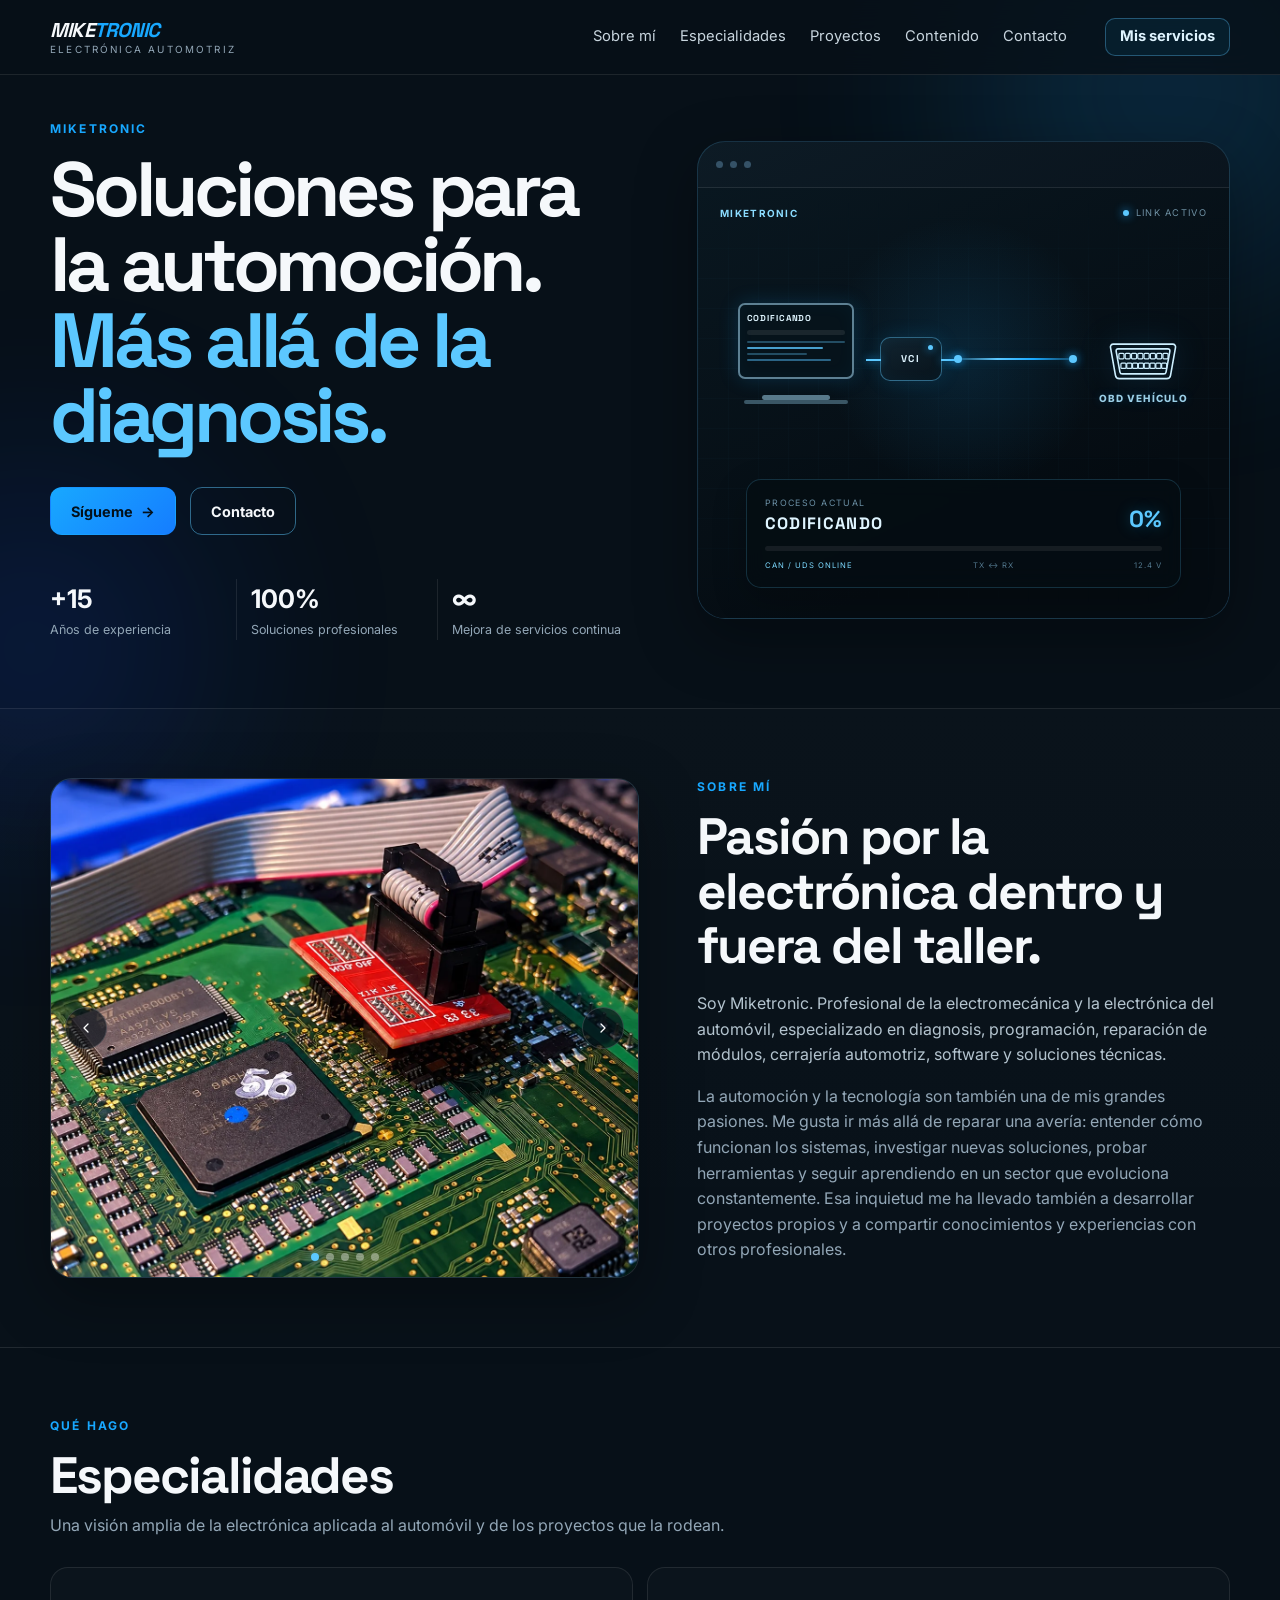
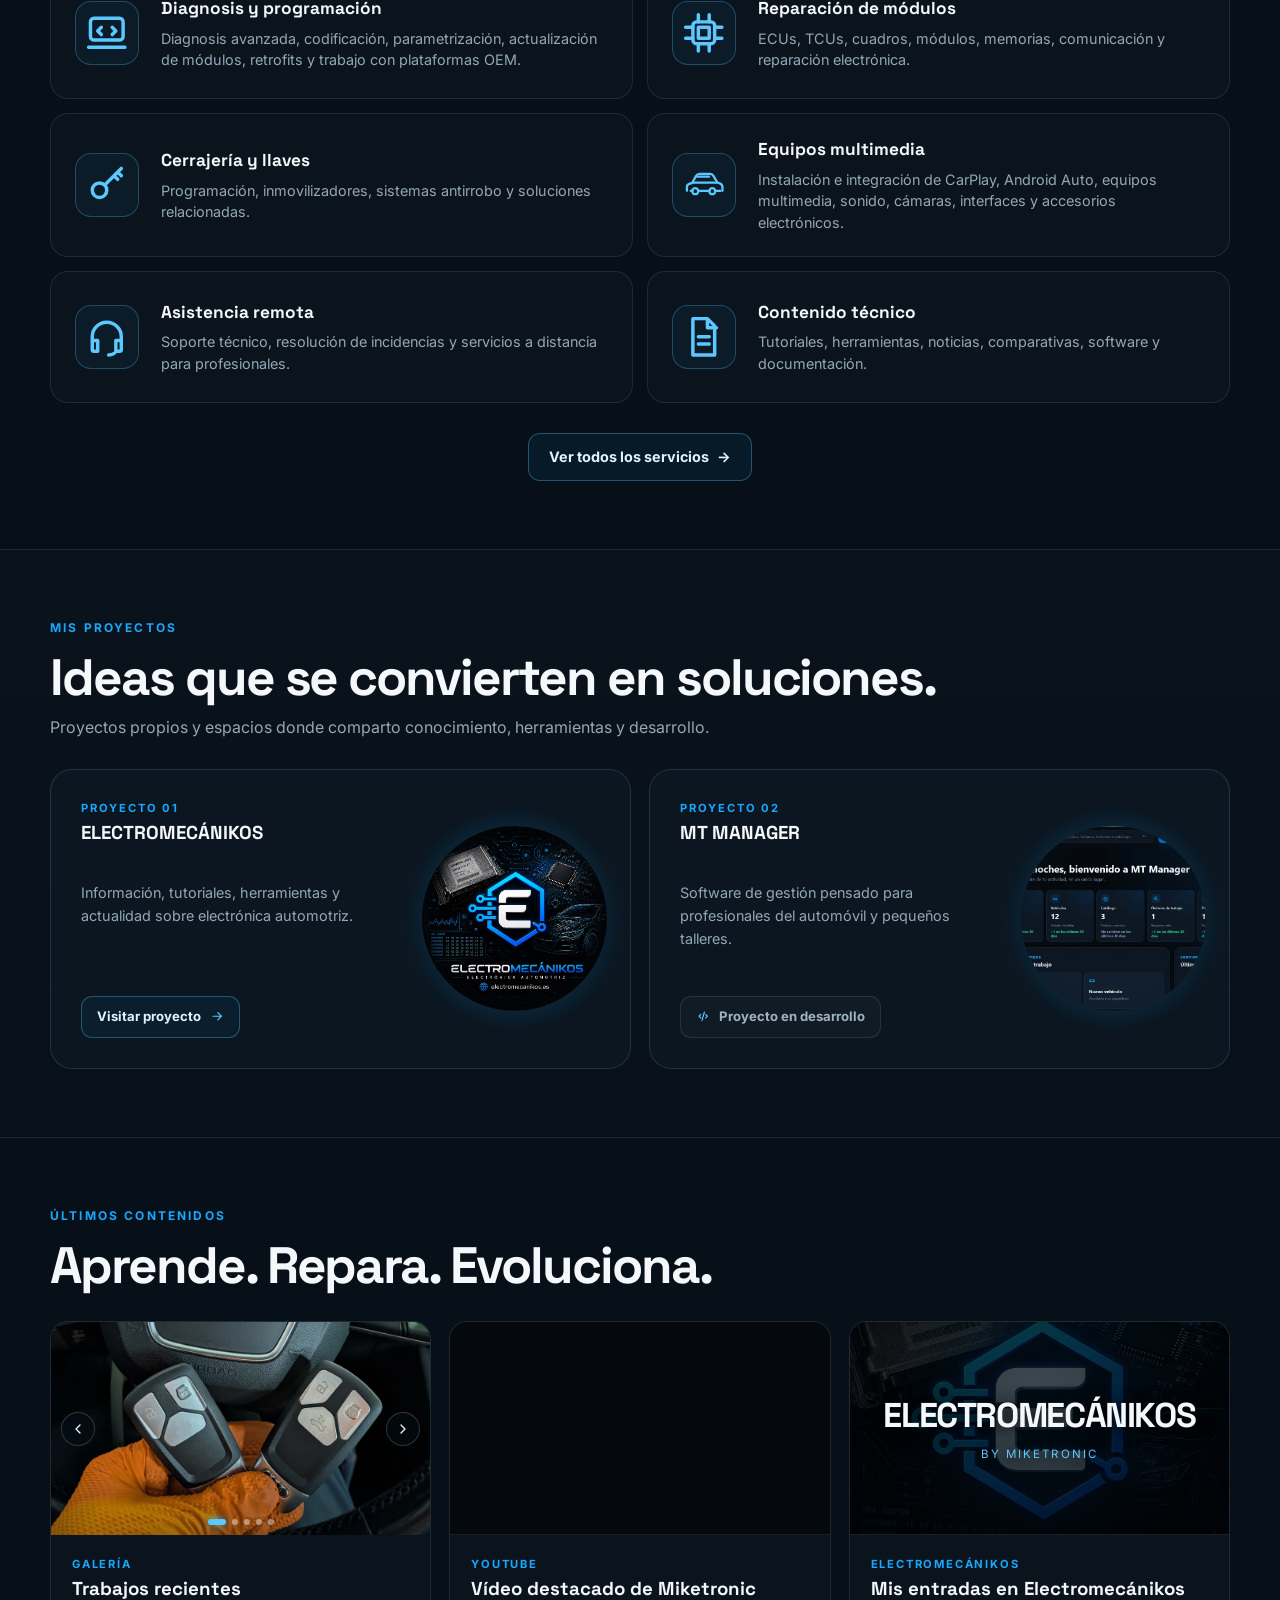
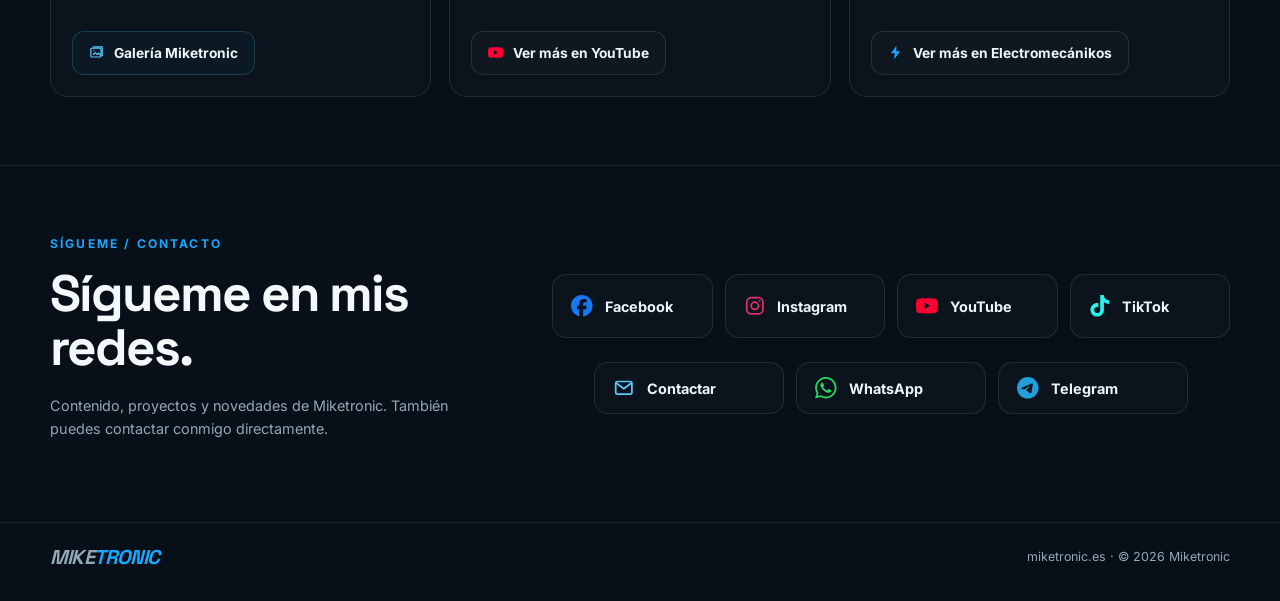
==== index.html @ 1099918d "Render hero immediately to improve LCP" ====
<!DOCTYPE html>
<html lang="es"><head>
<meta charset="UTF-8"><meta name="viewport" content="width=device-width,initial-scale=1.0"><title>Miketronic - Soluciones para electrónica automotriz</title>
<meta name="description" content="Miketronic: soluciones de electrónica automotriz, diagnosis, programación, reparación de módulos, cerrajería y tecnología aplicada al automóvil."><meta name="robots" content="index, follow, max-image-preview:large"><meta name="theme-color" content="#07111a">
<link rel="icon" href="/assets/favicon/favicon.ico" sizes="any"><link rel="icon" type="image/png" sizes="32x32" href="/assets/favicon/favicon-32x32.png"><link rel="icon" type="image/png" sizes="16x16" href="/assets/favicon/favicon-16x16.png"><link rel="apple-touch-icon" sizes="180x180" href="/assets/favicon/apple-touch-icon.png"><link rel="manifest" href="/site.webmanifest"><meta name="apple-mobile-web-app-title" content="Miketronic"><meta name="application-name" content="Miketronic"><link rel="canonical" href="https://miketronic.es/">
<meta property="og:title" content="Miketronic - Soluciones para electrónica automotriz"><meta property="og:description" content="Soluciones de electrónica automotriz, diagnosis, programación, reparación de módulos, cerrajería y proyectos técnicos para profesionales del automóvil."><meta property="og:type" content="website"><meta property="og:url" content="https://miketronic.es/"><meta property="og:site_name" content="Miketronic"><meta property="og:locale" content="es_ES"><meta property="og:image" content="https://miketronic.es/assets/about/miketronic-social.jpg"><meta property="og:image:type" content="image/jpeg"><meta property="og:image:width" content="1200"><meta property="og:image:height" content="630"><meta property="og:image:alt" content="Miketronic - Soluciones para electrónica automotriz"><meta name="twitter:card" content="summary_large_image"><meta name="twitter:title" content="Miketronic - Soluciones para electrónica automotriz"><meta name="twitter:description" content="Soluciones de electrónica automotriz, diagnosis, programación, reparación de módulos, cerrajería y proyectos técnicos para profesionales del automóvil."><meta name="twitter:image" content="https://miketronic.es/assets/about/miketronic-social.jpg"><meta name="twitter:image:alt" content="Miketronic - Soluciones para electrónica automotriz">
<script type="application/ld+json">{"@context":"https://schema.org","@graph":[{"@type":"WebSite","@id":"https://miketronic.es/#website","url":"https://miketronic.es/","name":"Miketronic","description":"Soluciones para electrónica automotriz: diagnosis, programación, reparación de módulos, cerrajería y tecnología aplicada al automóvil.","inLanguage":"es"},{"@type":"Person","@id":"https://miketronic.es/#miketronic","name":"Miketronic","url":"https://miketronic.es/","image":"https://miketronic.es/assets/about/miketronic-social.jpg","description":"Profesional de la electromecánica y la electrónica del automóvil especializado en diagnosis, programación, reparación de módulos, cerrajería automotriz, software y soluciones técnicas.","knowsAbout":["Electrónica automotriz","Diagnosis de vehículos","Programación y codificación de módulos","Reparación de ECUs y TCUs","Cerrajería automotriz","Asistencia técnica remota"],"sameAs":["https://www.instagram.com/miketronic.es/","https://www.youtube.com/@miketronic_","https://www.tiktok.com/@miketronic.es","https://www.facebook.com/miketronic.es/","https://www.electromecanikos.es/"]}]}</script>
<link rel="preconnect" href="https://fonts.googleapis.com"><link rel="preconnect" href="https://fonts.gstatic.com" crossorigin><link rel="preload" as="style" href="https://fonts.googleapis.com/css2?family=Inter:wght@400;500;600;700;800&family=Space+Grotesk:wght@500;600;700&display=optional" onload="this.onload=null;this.rel='stylesheet'"><noscript><link rel="stylesheet" href="https://fonts.googleapis.com/css2?family=Inter:wght@400;500;600;700;800&family=Space+Grotesk:wght@500;600;700&display=optional"></noscript><link rel="stylesheet" href="styles.css">
<style>.site-icon{display:inline-block;width:1.2em;height:1.2em;flex:0 0 auto;vertical-align:-.18em;color:inherit}.icon .site-icon{width:1.65em;height:1.65em}.social-card .site-icon{width:1.35em;height:1.35em;color:var(--social)}.project-action .site-icon,.project-status .site-icon,.gallery-more .site-icon,.electromecanikos-more .site-icon,.youtube-more .site-icon{width:1.1em;height:1.1em;color:var(--social,#5cc8ff)}.vehicle .site-icon{width:4.3rem;height:4.3rem;color:#cdefff;filter:drop-shadow(0 0 16px rgba(24,168,255,.28))}#sobre-mi,#especialidades,#proyectos,#contenido,#contacto{scroll-margin-top:92px}.youtube-thumb,.article-thumb{padding:0;background:#05090d;aspect-ratio:16/9;height:auto;overflow:hidden}.youtube-thumb iframe,.article-thumb img{width:100%;height:100%;border:0;display:block;object-fit:cover}.youtube-card-body{display:flex;flex-direction:column;align-items:flex-start}.youtube-more,.electromecanikos-more{min-height:44px;border:1px solid rgba(255,255,255,.10);background:rgba(255,255,255,.018);border-radius:12px;display:inline-flex;align-items:center;gap:10px;padding:0 16px;margin-top:8px;color:#eef5f9;font-size:.86rem;font-weight:700;transition:.2s}.youtube-more{--social:#ff0033}.electromecanikos-more{--social:#18a8ff}.youtube-more:hover,.electromecanikos-more:hover{transform:translateY(-3px);border-color:var(--social);box-shadow:0 10px 28px color-mix(in srgb,var(--social) 12%,transparent)}.content-card-link{display:block;color:inherit;text-decoration:none}.projects-grid{align-items:stretch}.project-card{height:100%}.project-content{height:100%;justify-content:flex-start}.project-content p{margin-bottom:22px}.project-action,.project-status{min-height:42px;border:1px solid rgba(92,200,255,.32);background:rgba(24,168,255,.06);border-radius:11px;display:inline-flex;align-items:center;justify-content:center;gap:9px;padding:0 15px;margin-top:auto;align-self:flex-start;font-size:.82rem;font-weight:700}.project-action{color:#dff4ff;text-decoration:none;transition:.2s}.project-action:hover{transform:translateY(-3px);border-color:#5cc8ff;background:rgba(24,168,255,.13);box-shadow:0 10px 28px rgba(24,168,255,.14)}.project-status{border-color:rgba(255,255,255,.10);background:rgba(255,255,255,.025);color:#9fb3c0}.project-art{position:relative;isolation:isolate}.project-art::before{content:"";position:absolute;inset:12%;border-radius:50%;background:radial-gradient(circle,rgba(24,168,255,.30),rgba(24,168,255,.05) 58%,transparent 76%);filter:blur(10px)}.project-art span{position:relative;z-index:1;box-shadow:none!important}.network-grid{display:grid;grid-template-columns:repeat(4,minmax(0,1fr));gap:12px}.contact-methods{display:grid;grid-template-columns:repeat(3,190px);justify-content:center;gap:12px}.contact-methods .social-card{width:190px;min-height:52px}.email-contact{--social:var(--accent-2)}.tech-visual{position:relative;min-height:430px;overflow:hidden;background:#07111a}.nav-services{margin-left:14px!important;padding:9px 14px!important;border:1px solid rgba(92,200,255,.34);border-radius:10px;background:rgba(24,168,255,.07);color:#dff4ff!important;font-weight:700;transition:.2s!important}.nav-services:hover{border-color:#5cc8ff;background:rgba(24,168,255,.14)!important;box-shadow:0 8px 24px rgba(24,168,255,.12);transform:translateY(-1px)}@media(max-width:900px){.network-grid{grid-template-columns:repeat(2,minmax(0,1fr))}}@media(max-width:620px){#sobre-mi,#especialidades,#proyectos,#contenido,#contacto{scroll-margin-top:84px}.network-grid{grid-template-columns:repeat(2,minmax(0,1fr))}.tech-visual{min-height:360px}.nav-services{margin:8px 0 0!important;text-align:center}.hero-copy{text-align:center!important}.hero-actions{justify-content:center!important}.hero-stats{grid-template-columns:repeat(3,minmax(0,1fr))!important;gap:6px!important;align-items:stretch!important}.hero-stats div{padding:0 5px!important;min-width:0!important;text-align:center!important}.hero-stats strong{font-size:clamp(1.15rem,5.8vw,1.55rem)!important;line-height:1.1!important;white-space:nowrap!important}.hero-stats span{font-size:clamp(.56rem,2.55vw,.72rem)!important;line-height:1.25!important;overflow-wrap:anywhere}.vehicle .site-icon{width:3rem;height:3rem}}</style></head>
<body><div class="page-glow glow-a"></div><div class="page-glow glow-b"></div>
<header class="site-header" id="inicio"><div class="container nav-wrap"><a class="brand" href="/" aria-label="Recargar inicio de Miketronic"><span class="brand-main">MIKE<span>TRONIC</span></span><span class="brand-sub">electrónica automotriz</span></a><button class="menu-toggle" aria-label="Abrir menú" aria-expanded="false">☰</button><nav class="nav-links"><a href="#sobre-mi">Sobre mí</a><a href="#especialidades">Especialidades</a><a href="#proyectos">Proyectos</a><a href="#contenido">Contenido</a><a href="#contacto">Contacto</a><a class="nav-services" href="servicios.html">Mis servicios</a></nav></div></header><main>
<section class="hero section-pad"><div class="container hero-grid"><div class="hero-copy"><div class="eyebrow">MIKETRONIC</div><h1>Soluciones para la automoción.<br><span>Más allá de la diagnosis.</span></h1><div class="hero-actions"><a class="btn btn-primary" href="#contacto">Sígueme <span>→</span></a><a class="btn btn-ghost" href="#contacto">Contacto</a></div><div class="hero-stats"><div><strong>+15</strong><span>Años de experiencia</span></div><div><strong>100%</strong><span>Soluciones profesionales</span></div><div><strong>∞</strong><span>Mejora de servicios continua</span></div></div></div><div class="hero-visual"><div class="visual-card"><div class="visual-topline"><span></span><span></span><span></span></div><div class="tech-visual"></div></div></div></div></section>
<section class="section-pad section-dark"><div class="container split-grid" id="sobre-mi"><div class="about-carousel reveal" aria-label="Galería sobre Miketronic"><div class="carousel-track"><div class="carousel-slide active"><img src="assets/about/foto-1.webp" alt="Electrónica automotriz y reparación de módulos - Miketronic" width="1254" height="1254" loading="lazy" decoding="async"></div><div class="carousel-slide"><img src="assets/about/foto-2.webp" alt="Programación y diagnosis de módulos de automóvil - Miketronic" width="1254" height="1254" loading="lazy" decoding="async" fetchpriority="low"></div><div class="carousel-slide"><img src="assets/about/foto-3.webp" alt="Programación electrónica de centralitas - Miketronic" width="1254" height="1254" loading="lazy" decoding="async" fetchpriority="low"></div><div class="carousel-slide"><img src="assets/about/foto-4.webp" alt="Cerrajería automotriz y programación de llaves - Miketronic" width="1254" height="1254" loading="lazy" decoding="async" fetchpriority="low"></div><div class="carousel-slide"><img src="assets/about/foto-5.webp" alt="Reparación electrónica de sistemas del automóvil - Miketronic" width="1254" height="1254" loading="lazy" decoding="async" fetchpriority="low"></div><div class="carousel-empty"><i class="fa-regular fa-images"></i><strong>Añade tus fotos</strong><span>assets/about/foto-1.webp · foto-2.webp · ...</span></div></div><button class="carousel-arrow carousel-prev" type="button" aria-label="Foto anterior"><i class="fa-solid fa-chevron-left"></i></button><button class="carousel-arrow carousel-next" type="button" aria-label="Foto siguiente"><i class="fa-solid fa-chevron-right"></i></button><div class="carousel-dots"></div></div><div class="about-copy reveal delay-1"><div class="eyebrow">SOBRE MÍ</div><h2>Pasión por la electrónica dentro y fuera del taller.</h2><p>Soy Miketronic. Profesional de la electromecánica y la electrónica del automóvil, especializado en diagnosis, programación, reparación de módulos, cerrajería automotriz, software y soluciones técnicas.</p><p class="muted">La automoción y la tecnología son también una de mis grandes pasiones. Me gusta ir más allá de reparar una avería: entender cómo funcionan los sistemas, investigar nuevas soluciones, probar herramientas y seguir aprendiendo en un sector que evoluciona constantemente. Esa inquietud me ha llevado también a desarrollar proyectos propios y a compartir conocimientos y experiencias con otros profesionales.</p></div></div></section>
<section class="section-pad"><div class="container" id="especialidades"><div class="section-heading reveal"><div><div class="eyebrow">QUÉ HAGO</div><h2>Especialidades</h2><p>Una visión amplia de la electrónica aplicada al automóvil y de los proyectos que la rodean.</p></div></div><div class="cards-grid services-grid"><article class="card service-card reveal"><div class="icon"><i class="fa-solid fa-laptop-code"></i></div><div class="service-copy"><h3>Diagnosis y programación</h3><p>Diagnosis avanzada, codificación, parametrización, actualización de módulos, retrofits y trabajo con plataformas OEM.</p></div></article><article class="card service-card reveal delay-1"><div class="icon"><i class="fa-solid fa-microchip"></i></div><div class="service-copy"><h3>Reparación de módulos</h3><p>ECUs, TCUs, cuadros, módulos, memorias, comunicación y reparación electrónica.</p></div></article><article class="card service-card reveal delay-2"><div class="icon"><i class="fa-solid fa-key"></i></div><div class="service-copy"><h3>Cerrajería y llaves</h3><p>Programación, inmovilizadores, sistemas antirrobo y soluciones relacionadas.</p></div></article><article class="card service-card reveal"><div class="icon"><i class="fa-solid fa-car-side"></i></div><div class="service-copy"><h3>Equipos multimedia</h3><p>Instalación e integración de CarPlay, Android Auto, equipos multimedia, sonido, cámaras, interfaces y accesorios electrónicos.</p></div></article><article class="card service-card reveal delay-1"><div class="icon"><i class="fa-solid fa-headset"></i></div><div class="service-copy"><h3>Asistencia remota</h3><p>Soporte técnico, resolución de incidencias y servicios a distancia para profesionales.</p></div></article><article class="card service-card reveal delay-2"><div class="icon"><i class="fa-solid fa-file-lines"></i></div><div class="service-copy"><h3>Contenido técnico</h3><p>Tutoriales, herramientas, noticias, comparativas, software y documentación.</p></div></article></div></div></section>
<section class="section-pad section-dark"><div class="container" id="proyectos"><div class="section-heading reveal"><div><div class="eyebrow">MIS PROYECTOS</div><h2>Ideas que se convierten en soluciones.</h2><p>Proyectos propios y espacios donde comparto conocimiento, herramientas y desarrollo.</p></div></div><div class="projects-grid"><article class="project-card reveal"><div class="project-content"><div class="project-kicker">PROYECTO 01</div><h3>ELECTROMECÁNIKOS</h3><p>Información, tutoriales, herramientas y actualidad sobre electrónica automotriz.</p><a class="project-action" href="https://www.electromecanikos.es/" target="_blank" rel="noopener noreferrer">Visitar proyecto <i class="fa-solid fa-arrow-right"></i></a></div><div class="project-art project-art-one"><span>EM</span></div></article><article class="project-card reveal delay-1"><div class="project-content"><div class="project-kicker">PROYECTO 02</div><h3>MT MANAGER</h3><p>Software de gestión pensado para profesionales del automóvil y pequeños talleres.</p><span class="project-status"><i class="fa-solid fa-code"></i> Proyecto en desarrollo</span></div><div class="project-art project-art-two"><span>MT</span></div></article></div></div></section>
<section class="section-pad"><div class="container" id="contenido"><div class="section-heading reveal"><div><div class="eyebrow">ÚLTIMOS CONTENIDOS</div><h2>Aprende. Repara. Evoluciona.</h2></div></div><div class="content-grid"><article class="content-card reveal"><div class="content-thumb">CARGANDO...</div></article><article class="content-card reveal delay-1"><div class="content-thumb">CARGANDO...</div></article><article class="content-card reveal delay-2"><div class="content-thumb">CARGANDO...</div></article></div></div></section>
<section class="section-pad contact-section"><div class="container contact-wrap reveal" id="contacto"><div><div class="eyebrow">SÍGUEME / CONTACTO</div><h2>Sígueme en mis redes.</h2><p>Contenido, proyectos y novedades de Miketronic. También puedes contactar conmigo directamente.</p></div><div class="social-area"><div class="network-grid"><a class="social-card facebook" href="https://www.facebook.com/miketronic.es/" target="_blank" rel="noopener noreferrer"><i class="fa-brands fa-facebook-f"></i><strong>Facebook</strong></a><a class="social-card instagram" href="https://www.instagram.com/miketronic.es/" target="_blank" rel="noopener noreferrer"><i class="fa-brands fa-instagram"></i><strong>Instagram</strong></a><a class="social-card youtube" href="https://www.youtube.com/@miketronic_" target="_blank" rel="noopener noreferrer"><i class="fa-brands fa-youtube"></i><strong>YouTube</strong></a><a class="social-card tiktok" href="https://www.tiktok.com/@miketronic.es" target="_blank" rel="noopener noreferrer"><i class="fa-brands fa-tiktok"></i><strong>TikTok</strong></a></div><div class="contact-methods"><a class="social-card email-contact" href="mailto:miketronic.es@gmail.com"><i class="fa-solid fa-envelope"></i><strong>Contactar</strong></a><a class="social-card whatsapp" href="AQUI_ENLACE_WHATSAPP"><i class="fa-brands fa-whatsapp"></i><strong>WhatsApp</strong></a><a class="social-card telegram" href="AQUI_ENLACE_TELEGRAM"><i class="fa-brands fa-telegram"></i><strong>Telegram</strong></a></div></div></div></section></main>
<footer class="site-footer"><div class="container footer-wrap"><div class="brand footer-brand"><span class="brand-main">MIKE<span>TRONIC</span></span></div><div>miketronic.es · © <span id="year"></span> Miketronic</div></div></footer><button class="back-to-top" type="button" aria-label="Volver arriba" title="Volver arriba"><i class="fa-solid fa-chevron-up"></i></button><script src="content-config.js" defer></script><script src="script.js" defer></script><script src="icons.js" defer></script></body></html>
---- styles.css ----
:root{--bg:#071018;--bg-soft:#0b1620;--panel:#0d1923;--text:#f5f8fb;--muted:#93a7b7;--line:rgba(255,255,255,.09);--accent:#18a8ff;--accent-2:#5cc8ff;--shadow:0 20px 60px rgba(0,0,0,.34);--radius:22px}*{box-sizing:border-box}html{scroll-behavior:smooth}body{margin:0;font-family:Inter,system-ui,sans-serif;background:var(--bg);color:var(--text);line-height:1.6;overflow-x:hidden}a{color:inherit;text-decoration:none}.container{width:min(1180px,calc(100% - 40px));margin:0 auto}.section-pad{padding:68px 0;position:relative}.section-dark{background:linear-gradient(180deg,rgba(255,255,255,.015),rgba(255,255,255,.008));border-top:1px solid var(--line);border-bottom:1px solid var(--line)}.page-glow{position:fixed;pointer-events:none;filter:blur(110px);opacity:.16;border-radius:50%;z-index:-1}.glow-a{width:420px;height:420px;background:var(--accent);top:-120px;right:-100px}.glow-b{width:360px;height:360px;background:#1450ff;bottom:8%;left:-150px}.site-header{position:sticky;top:0;z-index:20;background:rgba(7,16,24,.78);backdrop-filter:blur(16px);border-bottom:1px solid var(--line)}.nav-wrap{min-height:74px;display:flex;align-items:center;justify-content:space-between;gap:24px}.brand{display:inline-flex;flex-direction:column;line-height:1}.brand-main{font-family:'Space Grotesk',sans-serif;font-size:1.25rem;font-weight:700;font-style:italic;letter-spacing:-.04em}.brand-main span,.eyebrow{color:var(--accent)}.brand-sub{margin-top:5px;font-size:.62rem;letter-spacing:.22em;text-transform:uppercase;color:var(--muted)}.nav-links{display:flex;gap:24px;font-size:.92rem;color:#c8d5de}.nav-links a:hover{color:#fff}.menu-toggle{display:none;background:none;border:1px solid var(--line);color:#fff;border-radius:10px;font-size:1.2rem;padding:6px 10px}.hero{padding-top:44px}.hero-grid,.split-grid{display:grid;grid-template-columns:1.05fr .95fr;gap:58px;align-items:center}.eyebrow{font-weight:700;font-size:.75rem;letter-spacing:.18em;text-transform:uppercase;margin-bottom:14px}h1,h2,h3{font-family:'Space Grotesk',sans-serif;margin-top:0}h1{font-size:clamp(2.7rem,6vw,5.8rem);line-height:.98;letter-spacing:-.055em;margin-bottom:24px}h1 span{color:var(--accent-2)}h2{font-size:clamp(2rem,4vw,3.25rem);line-height:1.06;letter-spacing:-.04em;margin-bottom:18px}.hero-text,.about-copy p{color:#b4c4cf}.hero-text{max-width:650px;font-size:1.1rem}.hero-actions{display:flex;gap:14px;margin:34px 0 44px;flex-wrap:wrap}.btn{display:inline-flex;align-items:center;justify-content:center;gap:8px;min-height:48px;padding:0 20px;border-radius:12px;font-weight:700;font-size:.9rem;transition:.2s;border:1px solid transparent}.btn-primary{background:linear-gradient(135deg,var(--accent),#157dff);color:#03101a}.btn-ghost{border-color:rgba(92,200,255,.48)}.btn.small{min-height:42px}.hero-stats{display:grid;grid-template-columns:repeat(3,1fr);gap:14px}.hero-stats div{padding-right:16px;border-right:1px solid var(--line)}.hero-stats div:last-child{border:0}.hero-stats strong{display:block;font-size:1.6rem}.hero-stats span{display:block;color:var(--muted);font-size:.78rem}.visual-card{background:linear-gradient(155deg,#0d1b25,#081019 65%);border:1px solid rgba(92,200,255,.18);border-radius:28px;box-shadow:var(--shadow);overflow:hidden}.visual-topline{height:46px;display:flex;align-items:center;gap:7px;padding:0 18px;border-bottom:1px solid var(--line)}.visual-topline span{width:7px;height:7px;border-radius:50%;background:#355267}.visual-stage{min-height:430px;position:relative;display:grid;place-items:center;background:radial-gradient(circle,rgba(24,168,255,.16),transparent 36%)}.chip-core{width:150px;height:150px;border-radius:24px;border:1px solid rgba(92,200,255,.55);background:#0b1822;display:grid;place-items:center;font:700 2.1rem 'Space Grotesk';color:var(--accent-2);box-shadow:0 0 70px rgba(24,168,255,.22);z-index:2}.circuit{position:absolute;border:1px solid rgba(92,200,255,.25)}.c1{width:280px;height:1px}.c2{width:1px;height:280px}.c3{width:300px;height:210px;border-radius:32px}.c4{width:360px;height:290px;border-radius:44px;opacity:.3}.data-tag{position:absolute;font-size:.68rem;letter-spacing:.12em;border:1px solid rgba(92,200,255,.28);background:#071018;padding:7px 10px;border-radius:8px;color:#bde9ff}.tag-a{top:20%;left:12%}.tag-b{right:10%;top:34%}.tag-c{left:18%;bottom:17%}.visual-caption{padding:17px 20px;font-size:.83rem;color:var(--muted);border-top:1px solid var(--line)}.about-carousel{position:relative;min-height:500px;border-radius:var(--radius);border:1px solid var(--line);overflow:hidden;background:linear-gradient(145deg,rgba(24,168,255,.13),rgba(255,255,255,.015));box-shadow:var(--shadow)}.carousel-track,.carousel-slide,.carousel-slide img{width:100%;height:100%}.carousel-track{position:absolute;inset:0}.carousel-slide{position:absolute;inset:0;opacity:0;transition:opacity .45s ease}.carousel-slide.active{opacity:1}.carousel-slide img{object-fit:cover;display:block}.carousel-empty{position:absolute;inset:0;display:flex;flex-direction:column;align-items:center;justify-content:center;gap:8px;text-align:center;color:#9dcbe5;padding:24px}.carousel-empty i{font-size:2.4rem}.carousel-empty strong{font-size:1rem}.carousel-empty span{font-size:.72rem;color:var(--muted)}.carousel-arrow{position:absolute;top:50%;transform:translateY(-50%);width:42px;height:42px;border-radius:50%;border:1px solid rgba(255,255,255,.16);background:rgba(7,16,24,.68);color:#fff;display:grid;place-items:center;cursor:pointer;z-index:3;transition:.2s}.carousel-arrow:hover{border-color:var(--accent-2);background:rgba(7,16,24,.9)}.carousel-prev{left:14px}.carousel-next{right:14px}.carousel-dots{position:absolute;left:50%;bottom:16px;transform:translateX(-50%);display:flex;gap:7px;z-index:3}.carousel-dot{width:8px;height:8px;border-radius:50%;border:0;padding:0;background:rgba(255,255,255,.38);cursor:pointer}.carousel-dot.active{background:var(--accent-2);box-shadow:0 0 10px rgba(92,200,255,.55)}.about-carousel.no-images .carousel-arrow,.about-carousel.no-images .carousel-dots{display:none}.about-carousel:not(.no-images) .carousel-empty{display:none}.muted{color:var(--muted)!important}.pill-row{display:flex;flex-wrap:wrap;gap:10px;margin-top:26px}.pill-row span{border:1px solid var(--line);padding:8px 11px;border-radius:999px;color:#c9d7e0;font-size:.78rem}.section-heading{display:block;margin-bottom:28px}.section-heading>div{width:100%}.section-heading h2{margin-bottom:10px}.section-heading p{max-width:none;width:100%;color:var(--muted);margin:0}.cards-grid{display:grid;gap:16px}.services-grid{grid-template-columns:repeat(2,1fr);gap:14px}.card,.content-card{background:rgba(255,255,255,.02);border:1px solid var(--line);border-radius:18px}.service-card{padding:22px 24px;min-height:132px;display:flex;align-items:center;gap:22px;transition:.22s}.service-card:hover{transform:translateY(-4px);border-color:rgba(92,200,255,.35);background:rgba(24,168,255,.035)}.service-card .icon{width:64px;height:64px;min-width:64px;border-radius:16px;border:1px solid rgba(92,200,255,.28);background:rgba(24,168,255,.055);display:grid;place-items:center;color:var(--accent-2);margin:0;font-size:1.65rem;transition:.22s}.service-card:hover .icon{border-color:rgba(92,200,255,.55);box-shadow:0 0 24px rgba(24,168,255,.10)}.service-copy{min-width:0}.service-copy h3{margin:0 0 5px;font-size:1.08rem}.service-card p,.project-content p,.content-card p,.contact-wrap p{color:var(--muted);font-size:.9rem}.service-card p{margin:0;line-height:1.5}.projects-grid{display:grid;grid-template-columns:1fr 1fr;gap:18px}.project-card{display:grid;grid-template-columns:1.2fr .8fr;min-height:300px;border:1px solid rgba(92,200,255,.18);border-radius:var(--radius);overflow:hidden;background:#0b1620}.project-content{padding:30px;display:flex;flex-direction:column;justify-content:center}.project-kicker,.content-tag{font-size:.7rem;color:var(--accent);letter-spacing:.16em;font-weight:700}.project-art{display:grid;place-items:center;font:700 3.4rem 'Space Grotesk';background:radial-gradient(circle,rgba(24,168,255,.3),transparent 60%)}.text-link{color:#9cddff;font-weight:700}.content-grid{display:grid;grid-template-columns:repeat(3,1fr);gap:18px}.content-card{overflow:hidden}.content-thumb{aspect-ratio:16/10;display:grid;place-items:center;background:linear-gradient(135deg,rgba(24,168,255,.14),rgba(255,255,255,.02));border-bottom:1px solid var(--line);color:#9dcbe5}.content-card>div:last-child{padding:21px}.contact-section{border-top:1px solid var(--line)}.contact-wrap{display:grid;grid-template-columns:.8fr 1.2fr;gap:50px;align-items:center}.social-area{width:100%}.social-grid{display:grid;grid-template-columns:repeat(3,minmax(0,1fr));gap:12px}.social-card{--social:#18a8ff;min-height:64px;border:1px solid rgba(255,255,255,.10);background:rgba(255,255,255,.018);border-radius:14px;display:flex;align-items:center;gap:12px;padding:0 18px;transition:transform .2s ease,border-color .2s ease,background .2s ease,box-shadow .2s ease;color:#eef5f9}.social-card i{width:24px;text-align:center;font-size:1.35rem;color:var(--social);transition:transform .2s ease,filter .2s ease}.social-card strong{font-size:.9rem;font-weight:700}.social-card:hover{transform:translateY(-3px);border-color:var(--social);background:color-mix(in srgb,var(--social) 9%,rgba(255,255,255,.02));box-shadow:0 10px 28px color-mix(in srgb,var(--social) 12%,transparent)}.social-card:hover i{transform:scale(1.1);filter:drop-shadow(0 0 8px var(--social))}.instagram{--social:#e1306c}.youtube{--social:#ff0033}.tiktok{--social:#25f4ee}.facebook{--social:#1877f2}.telegram{--social:#229ed9}.whatsapp{--social:#25d366}.direct-contact{margin-top:18px;display:flex;justify-content:center}.email-button{--social:var(--accent-2);min-height:52px;width:190px;border:1px solid rgba(255,255,255,.10);background:rgba(255,255,255,.018);border-radius:14px;display:flex;align-items:center;gap:12px;padding:0 18px;color:#eef5f9;transition:transform .2s ease,border-color .2s ease,background .2s ease,box-shadow .2s ease}.email-button i{width:24px;text-align:center;font-size:1.2rem;color:var(--social);transition:.2s}.email-button strong{font-size:.88rem}.email-button:hover{transform:translateY(-3px);border-color:var(--social);background:rgba(92,200,255,.08);box-shadow:0 10px 28px rgba(24,168,255,.12)}.email-button:hover i{transform:scale(1.1);filter:drop-shadow(0 0 8px var(--social))}.back-to-top{position:fixed;right:24px;bottom:24px;width:46px;height:46px;border-radius:14px;border:1px solid rgba(92,200,255,.28);background:rgba(7,16,24,.82);backdrop-filter:blur(12px);color:var(--accent-2);display:grid;place-items:center;font-size:1rem;cursor:pointer;z-index:30;opacity:0;visibility:hidden;transform:translateY(12px);transition:opacity .22s ease,visibility .22s ease,transform .22s ease,border-color .22s ease,background .22s ease,box-shadow .22s ease}.back-to-top.visible{opacity:1;visibility:visible;transform:none}.back-to-top:hover{border-color:var(--accent-2);background:rgba(24,168,255,.10);box-shadow:0 8px 28px rgba(24,168,255,.14);transform:translateY(-3px)}.site-footer{border-top:1px solid var(--line);padding:24px 0 34px;color:var(--muted);font-size:.78rem}.footer-wrap{display:flex;justify-content:space-between;align-items:center}.reveal{opacity:0;transform:translateY(24px);transition:opacity .65s,transform .65s}.reveal.visible{opacity:1;transform:none}.delay-1{transition-delay:.08s}.delay-2{transition-delay:.16s}@media(max-width:900px){.menu-toggle{display:block}.nav-links{display:none;position:absolute;top:74px;left:20px;right:20px;flex-direction:column;padding:18px;background:#071018;border:1px solid var(--line);border-radius:14px}.nav-links.open{display:flex}.hero{padding-top:38px}.hero-grid,.split-grid,.contact-wrap{grid-template-columns:1fr}.services-grid{grid-template-columns:1fr}.projects-grid,.content-grid{grid-template-columns:1fr}.social-grid{grid-template-columns:repeat(3,minmax(0,1fr))}.about-carousel{min-height:420px}}@media(max-width:620px){.container{width:min(100% - 28px,1180px)}.section-pad{padding:52px 0}.hero{padding-top:30px}.social-grid{grid-template-columns:repeat(2,minmax(0,1fr))}.social-card{padding:0 14px}.service-card{padding:18px;gap:16px;min-height:116px}.service-card .icon{width:56px;height:56px;min-width:56px;font-size:1.45rem;border-radius:14px}.service-copy h3{font-size:1rem}.service-card p{font-size:.82rem;line-height:1.45}.hero-stats{grid-template-columns:1fr 1fr}.project-card{grid-template-columns:1fr}.project-art{min-height:160px}.section-heading{margin-bottom:24px}.section-heading h2{margin-bottom:8px}.section-heading p{width:auto}.section-heading .btn{margin-top:18px}.footer-wrap{flex-direction:column;align-items:flex-start}.visual-stage{min-height:330px}.email-button{width:170px;min-height:50px;padding:0 14px}.about-carousel{min-height:330px}.carousel-arrow{width:38px;height:38px}.carousel-prev{left:10px}.carousel-next{right:10px}.back-to-top{right:14px;bottom:14px;width:44px;height:44px;border-radius:13px}}
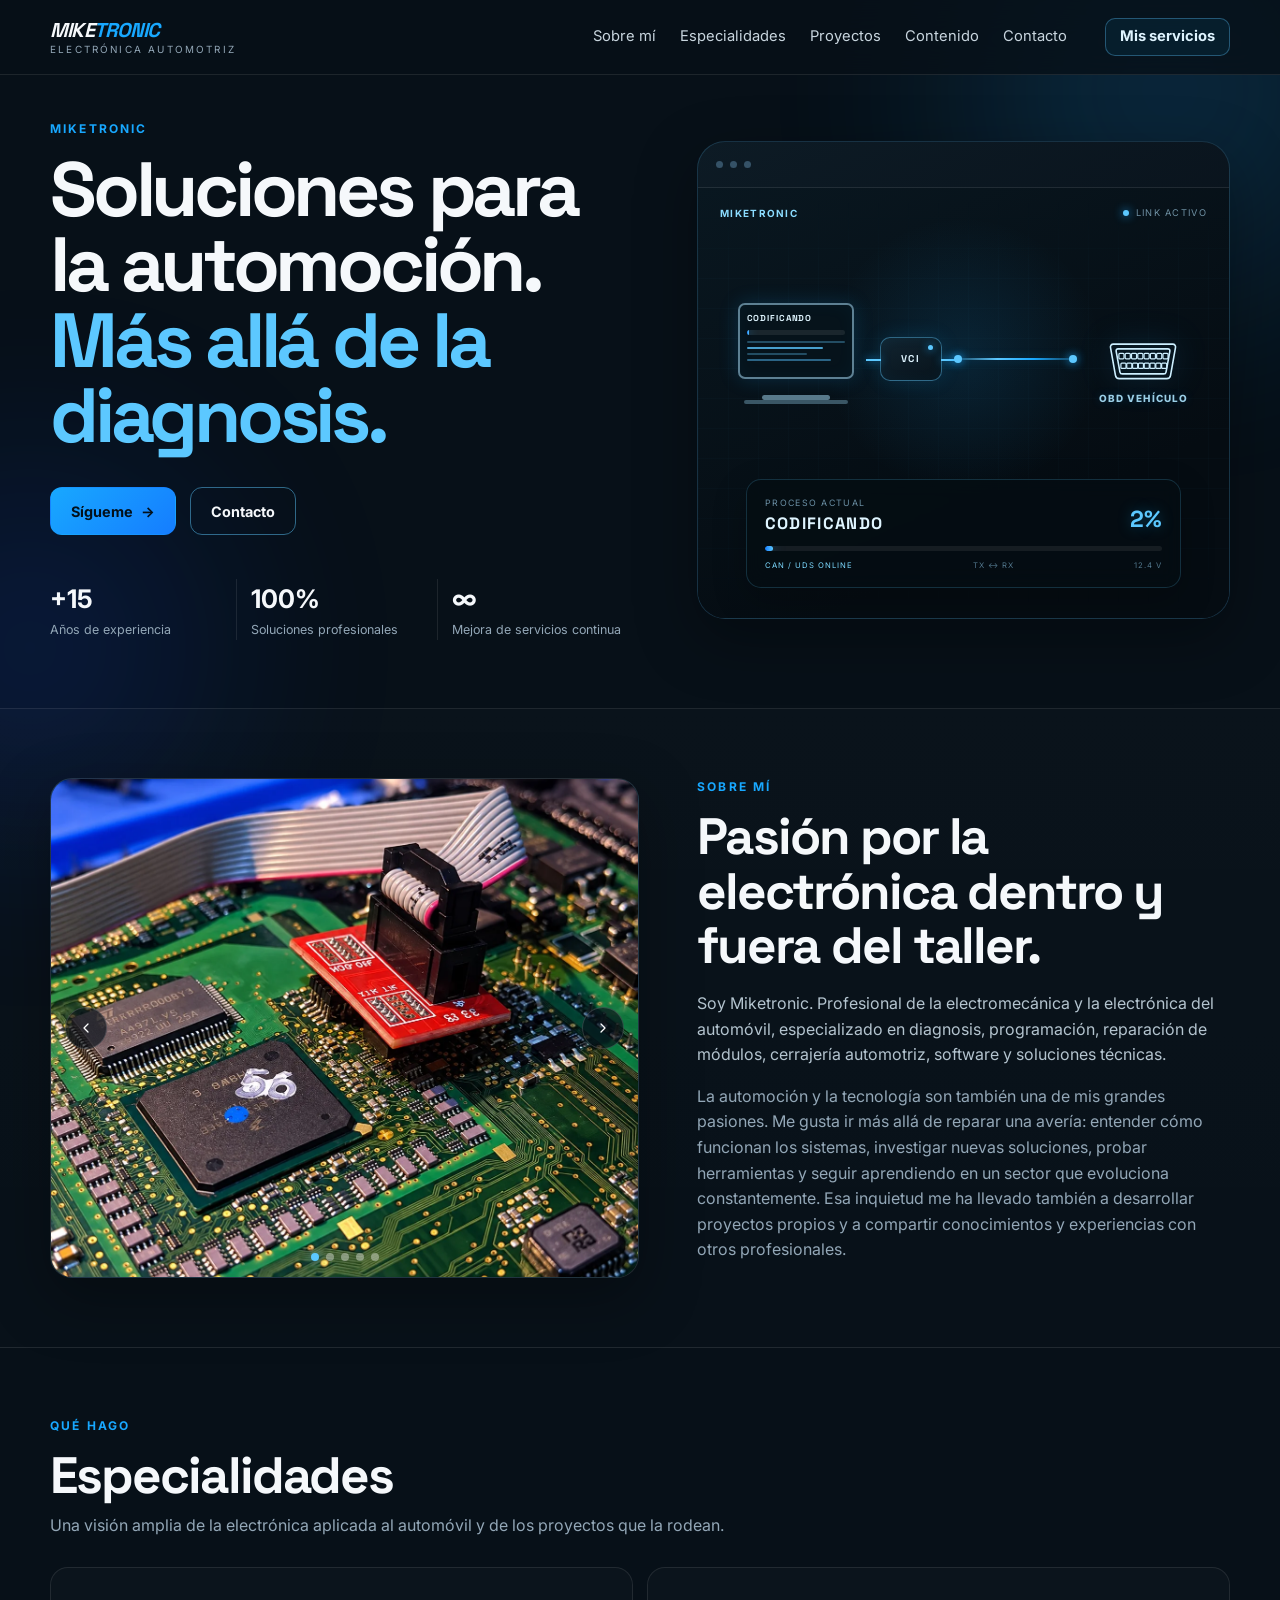
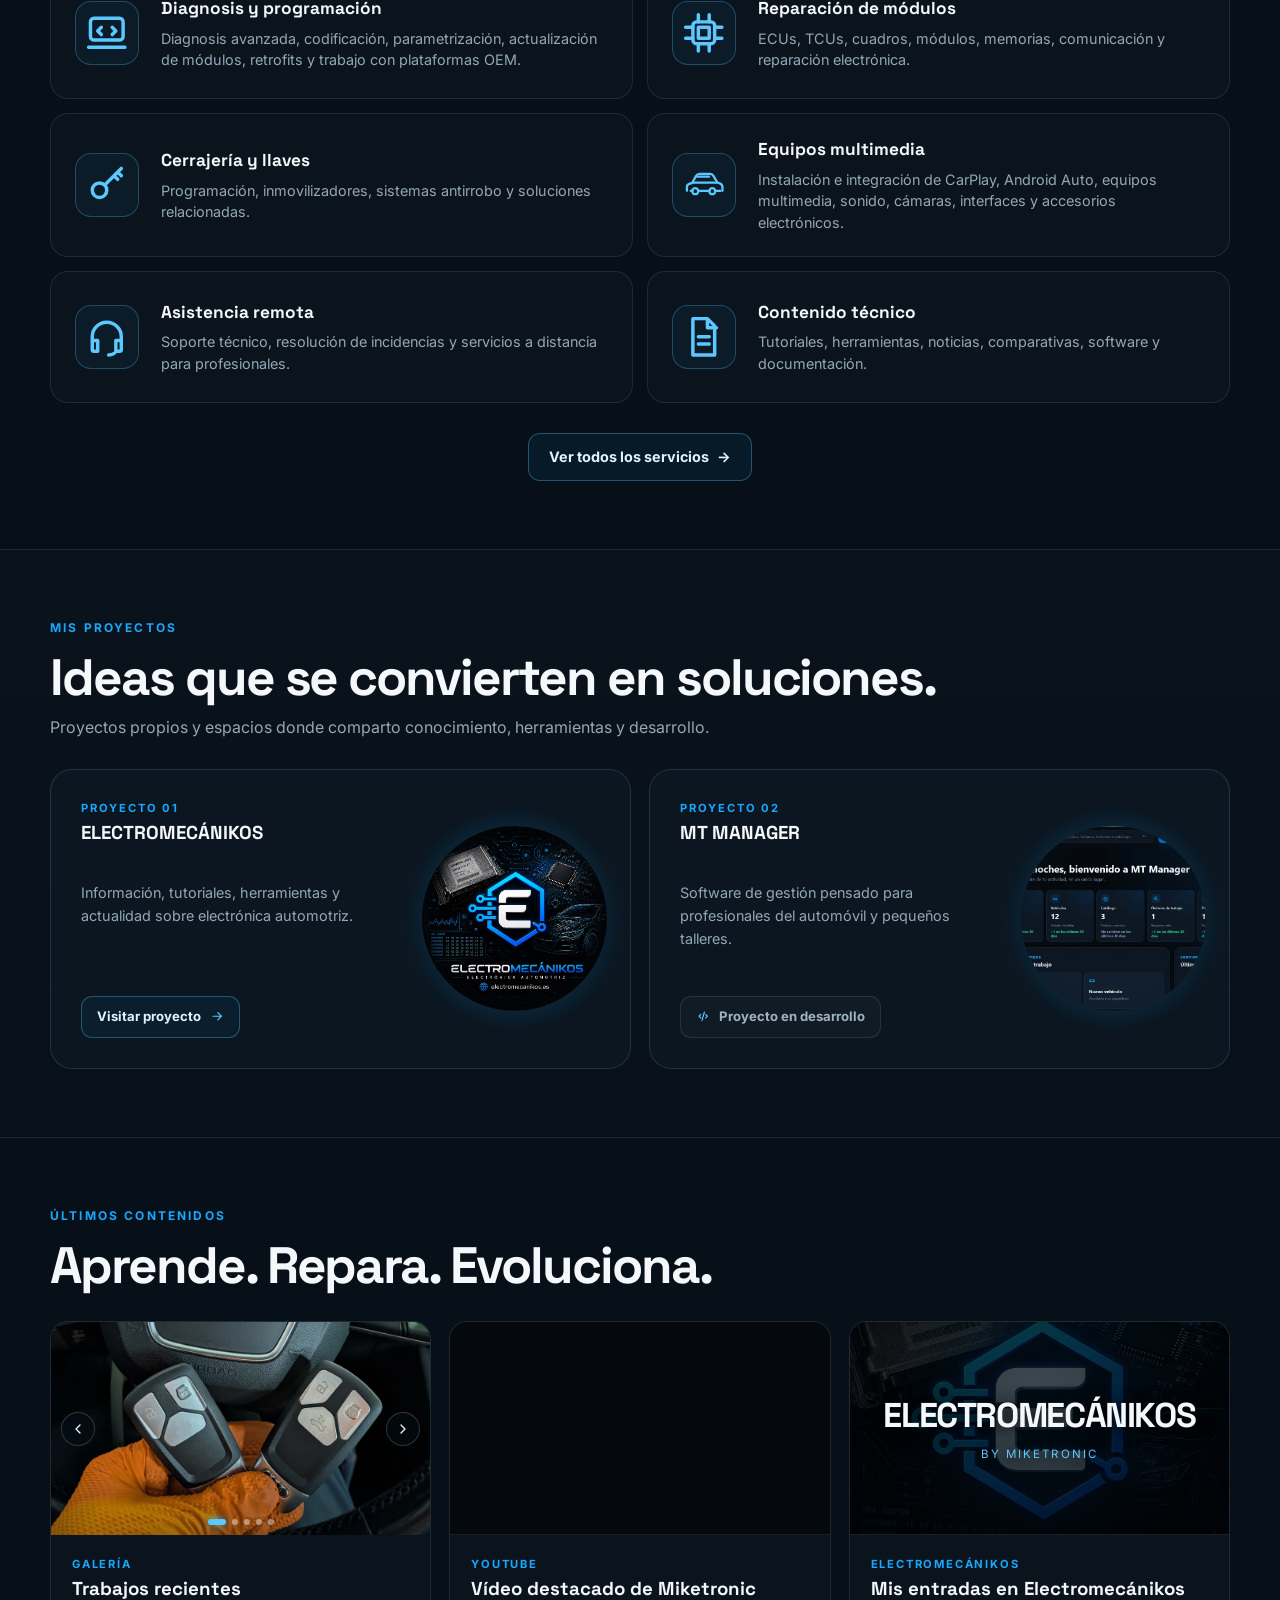
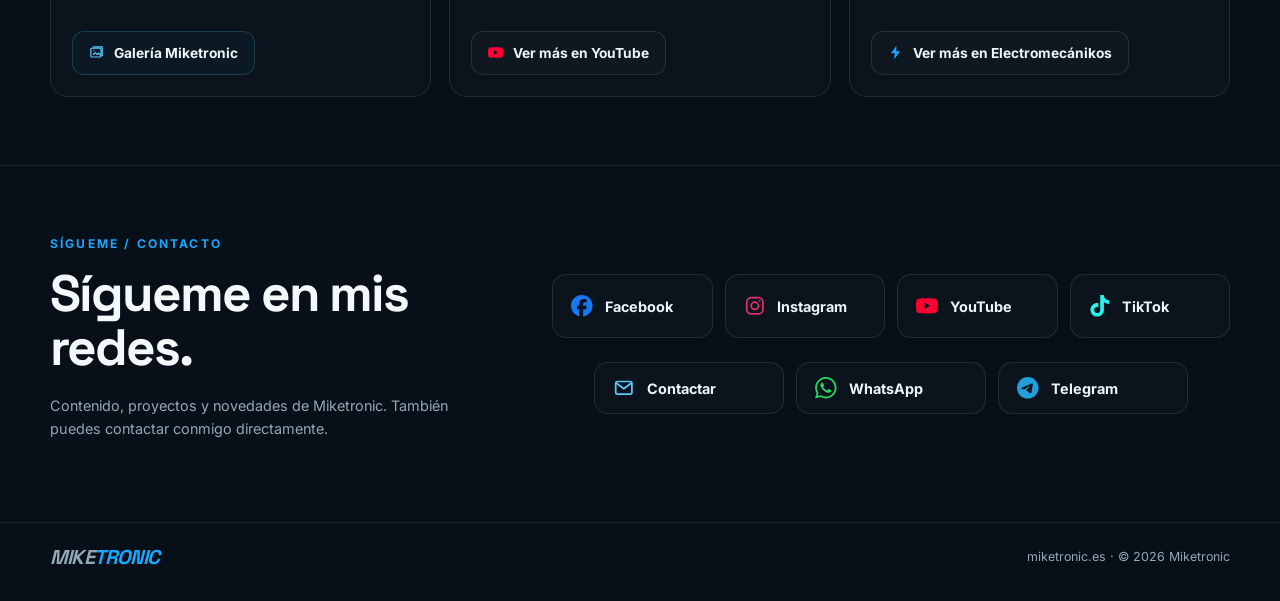
==== commit 638ba8dd: "Add direct WhatsApp contact link" ====
--- a/index.html
+++ b/index.html
@@ -14,5 +14,5 @@
 <section class="section-pad"><div class="container" id="especialidades"><div class="section-heading reveal"><div><div class="eyebrow">QUÉ HAGO</div><h2>Especialidades</h2><p>Una visión amplia de la electrónica aplicada al automóvil y de los proyectos que la rodean.</p></div></div><div class="cards-grid services-grid"><article class="card service-card reveal"><div class="icon"><i class="fa-solid fa-laptop-code"></i></div><div class="service-copy"><h3>Diagnosis y programación</h3><p>Diagnosis avanzada, codificación, parametrización, actualización de módulos, retrofits y trabajo con plataformas OEM.</p></div></article><article class="card service-card reveal delay-1"><div class="icon"><i class="fa-solid fa-microchip"></i></div><div class="service-copy"><h3>Reparación de módulos</h3><p>ECUs, TCUs, cuadros, módulos, memorias, comunicación y reparación electrónica.</p></div></article><article class="card service-card reveal delay-2"><div class="icon"><i class="fa-solid fa-key"></i></div><div class="service-copy"><h3>Cerrajería y llaves</h3><p>Programación, inmovilizadores, sistemas antirrobo y soluciones relacionadas.</p></div></article><article class="card service-card reveal"><div class="icon"><i class="fa-solid fa-car-side"></i></div><div class="service-copy"><h3>Equipos multimedia</h3><p>Instalación e integración de CarPlay, Android Auto, equipos multimedia, sonido, cámaras, interfaces y accesorios electrónicos.</p></div></article><article class="card service-card reveal delay-1"><div class="icon"><i class="fa-solid fa-headset"></i></div><div class="service-copy"><h3>Asistencia remota</h3><p>Soporte técnico, resolución de incidencias y servicios a distancia para profesionales.</p></div></article><article class="card service-card reveal delay-2"><div class="icon"><i class="fa-solid fa-file-lines"></i></div><div class="service-copy"><h3>Contenido técnico</h3><p>Tutoriales, herramientas, noticias, comparativas, software y documentación.</p></div></article></div></div></section>
 <section class="section-pad section-dark"><div class="container" id="proyectos"><div class="section-heading reveal"><div><div class="eyebrow">MIS PROYECTOS</div><h2>Ideas que se convierten en soluciones.</h2><p>Proyectos propios y espacios donde comparto conocimiento, herramientas y desarrollo.</p></div></div><div class="projects-grid"><article class="project-card reveal"><div class="project-content"><div class="project-kicker">PROYECTO 01</div><h3>ELECTROMECÁNIKOS</h3><p>Información, tutoriales, herramientas y actualidad sobre electrónica automotriz.</p><a class="project-action" href="https://www.electromecanikos.es/" target="_blank" rel="noopener noreferrer">Visitar proyecto <i class="fa-solid fa-arrow-right"></i></a></div><div class="project-art project-art-one"><span>EM</span></div></article><article class="project-card reveal delay-1"><div class="project-content"><div class="project-kicker">PROYECTO 02</div><h3>MT MANAGER</h3><p>Software de gestión pensado para profesionales del automóvil y pequeños talleres.</p><span class="project-status"><i class="fa-solid fa-code"></i> Proyecto en desarrollo</span></div><div class="project-art project-art-two"><span>MT</span></div></article></div></div></section>
 <section class="section-pad"><div class="container" id="contenido"><div class="section-heading reveal"><div><div class="eyebrow">ÚLTIMOS CONTENIDOS</div><h2>Aprende. Repara. Evoluciona.</h2></div></div><div class="content-grid"><article class="content-card reveal"><div class="content-thumb">CARGANDO...</div></article><article class="content-card reveal delay-1"><div class="content-thumb">CARGANDO...</div></article><article class="content-card reveal delay-2"><div class="content-thumb">CARGANDO...</div></article></div></div></section>
-<section class="section-pad contact-section"><div class="container contact-wrap reveal" id="contacto"><div><div class="eyebrow">SÍGUEME / CONTACTO</div><h2>Sígueme en mis redes.</h2><p>Contenido, proyectos y novedades de Miketronic. También puedes contactar conmigo directamente.</p></div><div class="social-area"><div class="network-grid"><a class="social-card facebook" href="https://www.facebook.com/miketronic.es/" target="_blank" rel="noopener noreferrer"><i class="fa-brands fa-facebook-f"></i><strong>Facebook</strong></a><a class="social-card instagram" href="https://www.instagram.com/miketronic.es/" target="_blank" rel="noopener noreferrer"><i class="fa-brands fa-instagram"></i><strong>Instagram</strong></a><a class="social-card youtube" href="https://www.youtube.com/@miketronic_" target="_blank" rel="noopener noreferrer"><i class="fa-brands fa-youtube"></i><strong>YouTube</strong></a><a class="social-card tiktok" href="https://www.tiktok.com/@miketronic.es" target="_blank" rel="noopener noreferrer"><i class="fa-brands fa-tiktok"></i><strong>TikTok</strong></a></div><div class="contact-methods"><a class="social-card email-contact" href="mailto:miketronic.es@gmail.com"><i class="fa-solid fa-envelope"></i><strong>Contactar</strong></a><a class="social-card whatsapp" href="AQUI_ENLACE_WHATSAPP"><i class="fa-brands fa-whatsapp"></i><strong>WhatsApp</strong></a><a class="social-card telegram" href="AQUI_ENLACE_TELEGRAM"><i class="fa-brands fa-telegram"></i><strong>Telegram</strong></a></div></div></div></section></main>
+<section class="section-pad contact-section"><div class="container contact-wrap reveal" id="contacto"><div><div class="eyebrow">SÍGUEME / CONTACTO</div><h2>Sígueme en mis redes.</h2><p>Contenido, proyectos y novedades de Miketronic. También puedes contactar conmigo directamente.</p></div><div class="social-area"><div class="network-grid"><a class="social-card facebook" href="https://www.facebook.com/miketronic.es/" target="_blank" rel="noopener noreferrer"><i class="fa-brands fa-facebook-f"></i><strong>Facebook</strong></a><a class="social-card instagram" href="https://www.instagram.com/miketronic.es/" target="_blank" rel="noopener noreferrer"><i class="fa-brands fa-instagram"></i><strong>Instagram</strong></a><a class="social-card youtube" href="https://www.youtube.com/@miketronic_" target="_blank" rel="noopener noreferrer"><i class="fa-brands fa-youtube"></i><strong>YouTube</strong></a><a class="social-card tiktok" href="https://www.tiktok.com/@miketronic.es" target="_blank" rel="noopener noreferrer"><i class="fa-brands fa-tiktok"></i><strong>TikTok</strong></a></div><div class="contact-methods"><a class="social-card email-contact" href="mailto:miketronic.es@gmail.com"><i class="fa-solid fa-envelope"></i><strong>Contactar</strong></a><a class="social-card whatsapp" href="https://wa.me/34622486968" target="_blank" rel="noopener noreferrer"><i class="fa-brands fa-whatsapp"></i><strong>WhatsApp</strong></a><a class="social-card telegram" href="AQUI_ENLACE_TELEGRAM"><i class="fa-brands fa-telegram"></i><strong>Telegram</strong></a></div></div></div></section></main>
 <footer class="site-footer"><div class="container footer-wrap"><div class="brand footer-brand"><span class="brand-main">MIKE<span>TRONIC</span></span></div><div>miketronic.es · © <span id="year"></span> Miketronic</div></div></footer><button class="back-to-top" type="button" aria-label="Volver arriba" title="Volver arriba"><i class="fa-solid fa-chevron-up"></i></button><script src="content-config.js" defer></script><script src="script.js" defer></script><script src="icons.js" defer></script></body></html>
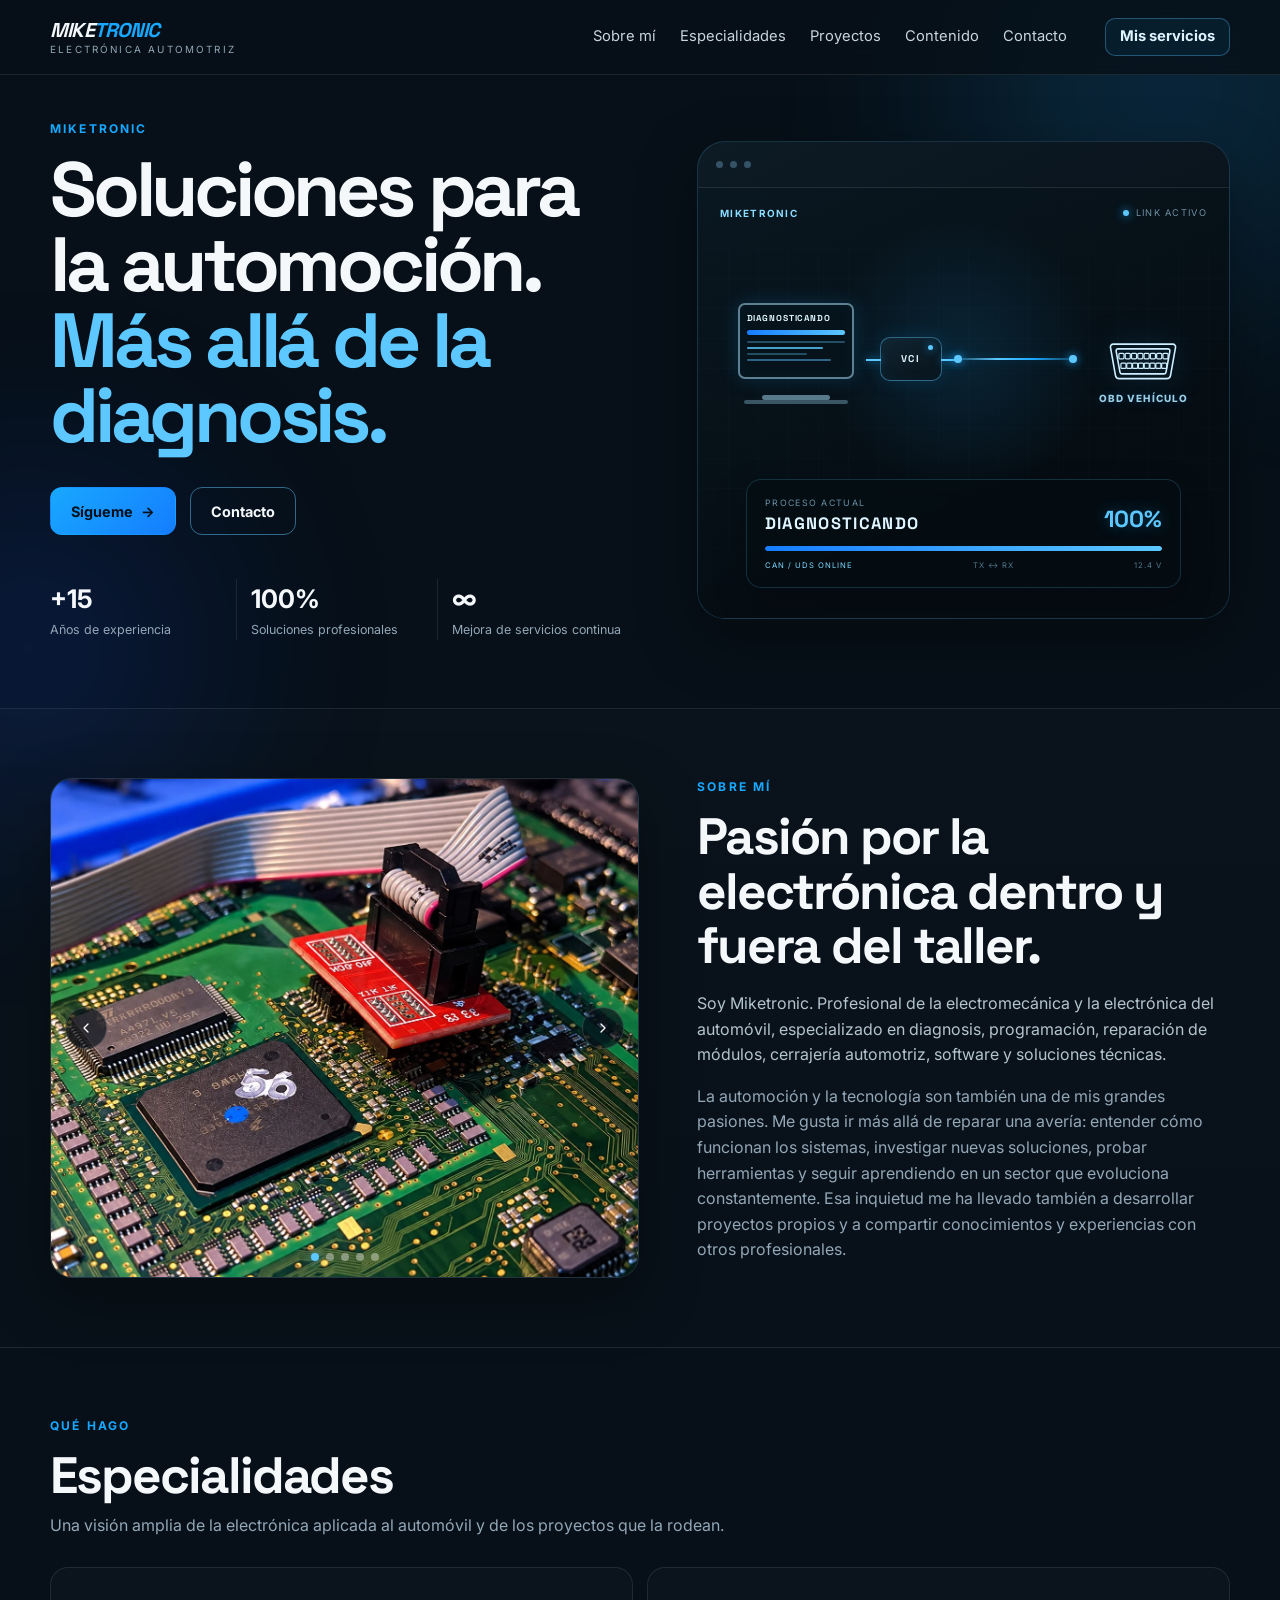
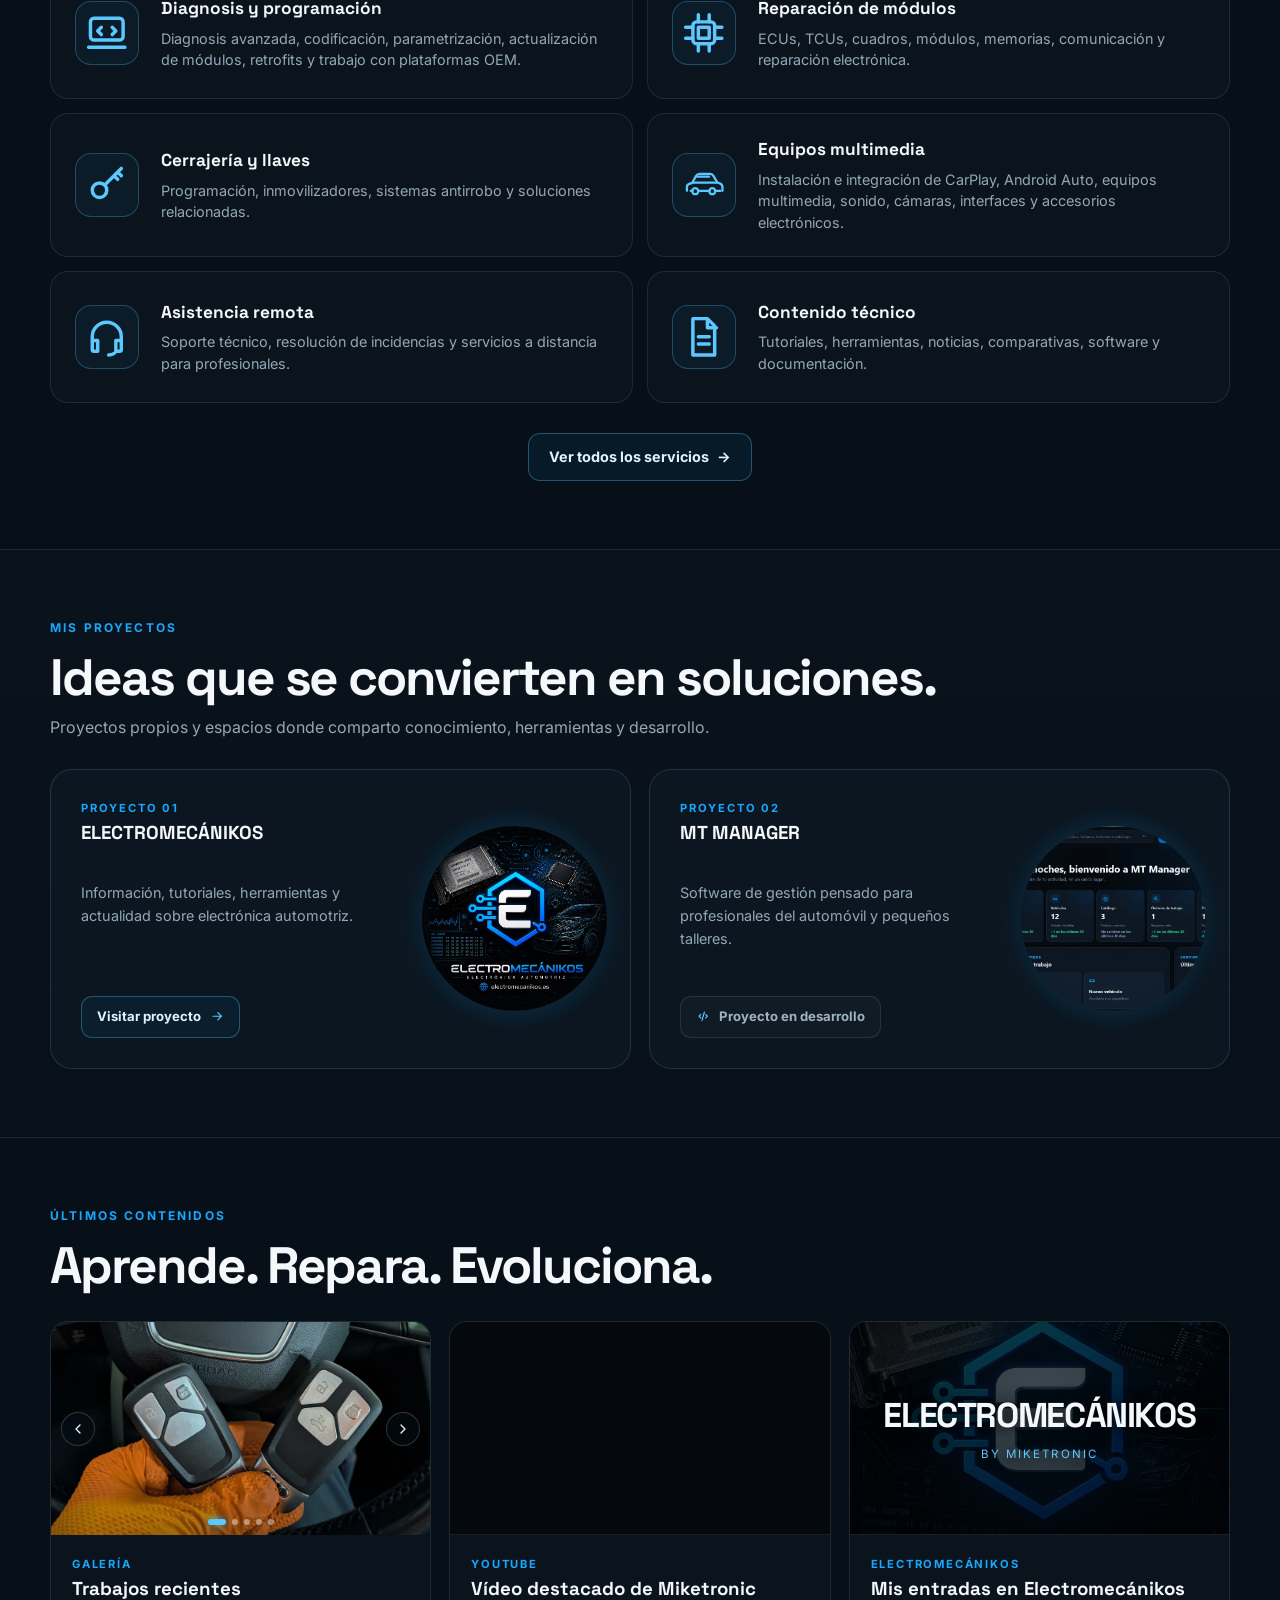
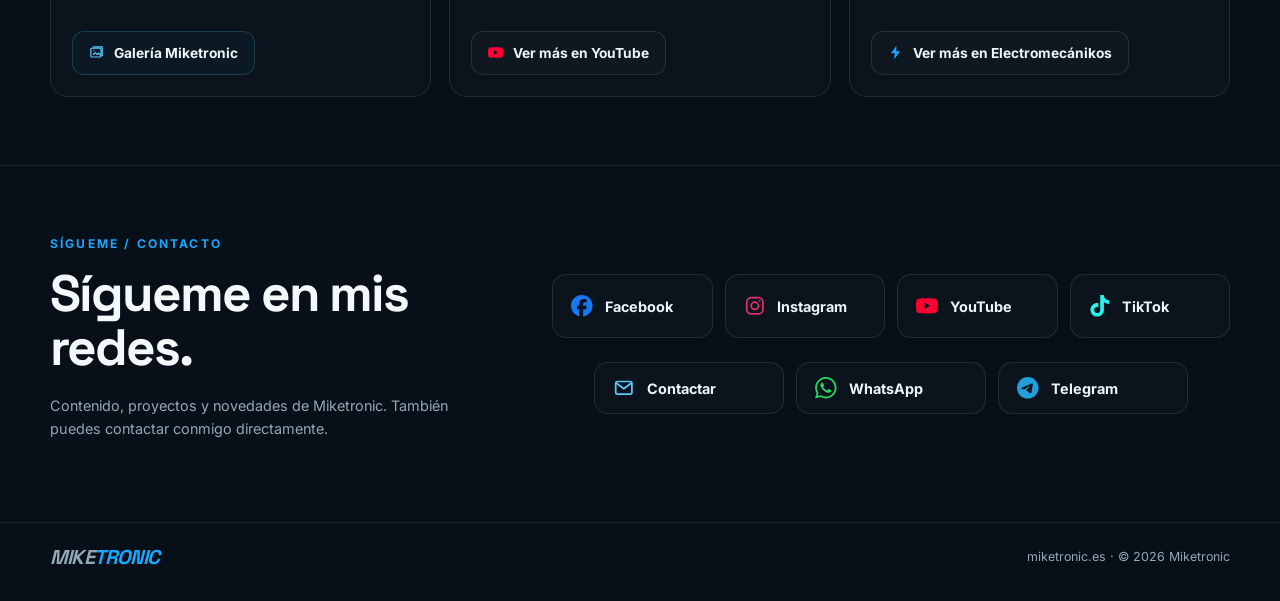
==== commit c1df54f1: "Add Telegram contact link" ====
--- a/index.html
+++ b/index.html
@@ -14,5 +14,5 @@
 <section class="section-pad"><div class="container" id="especialidades"><div class="section-heading reveal"><div><div class="eyebrow">QUÉ HAGO</div><h2>Especialidades</h2><p>Una visión amplia de la electrónica aplicada al automóvil y de los proyectos que la rodean.</p></div></div><div class="cards-grid services-grid"><article class="card service-card reveal"><div class="icon"><i class="fa-solid fa-laptop-code"></i></div><div class="service-copy"><h3>Diagnosis y programación</h3><p>Diagnosis avanzada, codificación, parametrización, actualización de módulos, retrofits y trabajo con plataformas OEM.</p></div></article><article class="card service-card reveal delay-1"><div class="icon"><i class="fa-solid fa-microchip"></i></div><div class="service-copy"><h3>Reparación de módulos</h3><p>ECUs, TCUs, cuadros, módulos, memorias, comunicación y reparación electrónica.</p></div></article><article class="card service-card reveal delay-2"><div class="icon"><i class="fa-solid fa-key"></i></div><div class="service-copy"><h3>Cerrajería y llaves</h3><p>Programación, inmovilizadores, sistemas antirrobo y soluciones relacionadas.</p></div></article><article class="card service-card reveal"><div class="icon"><i class="fa-solid fa-car-side"></i></div><div class="service-copy"><h3>Equipos multimedia</h3><p>Instalación e integración de CarPlay, Android Auto, equipos multimedia, sonido, cámaras, interfaces y accesorios electrónicos.</p></div></article><article class="card service-card reveal delay-1"><div class="icon"><i class="fa-solid fa-headset"></i></div><div class="service-copy"><h3>Asistencia remota</h3><p>Soporte técnico, resolución de incidencias y servicios a distancia para profesionales.</p></div></article><article class="card service-card reveal delay-2"><div class="icon"><i class="fa-solid fa-file-lines"></i></div><div class="service-copy"><h3>Contenido técnico</h3><p>Tutoriales, herramientas, noticias, comparativas, software y documentación.</p></div></article></div></div></section>
 <section class="section-pad section-dark"><div class="container" id="proyectos"><div class="section-heading reveal"><div><div class="eyebrow">MIS PROYECTOS</div><h2>Ideas que se convierten en soluciones.</h2><p>Proyectos propios y espacios donde comparto conocimiento, herramientas y desarrollo.</p></div></div><div class="projects-grid"><article class="project-card reveal"><div class="project-content"><div class="project-kicker">PROYECTO 01</div><h3>ELECTROMECÁNIKOS</h3><p>Información, tutoriales, herramientas y actualidad sobre electrónica automotriz.</p><a class="project-action" href="https://www.electromecanikos.es/" target="_blank" rel="noopener noreferrer">Visitar proyecto <i class="fa-solid fa-arrow-right"></i></a></div><div class="project-art project-art-one"><span>EM</span></div></article><article class="project-card reveal delay-1"><div class="project-content"><div class="project-kicker">PROYECTO 02</div><h3>MT MANAGER</h3><p>Software de gestión pensado para profesionales del automóvil y pequeños talleres.</p><span class="project-status"><i class="fa-solid fa-code"></i> Proyecto en desarrollo</span></div><div class="project-art project-art-two"><span>MT</span></div></article></div></div></section>
 <section class="section-pad"><div class="container" id="contenido"><div class="section-heading reveal"><div><div class="eyebrow">ÚLTIMOS CONTENIDOS</div><h2>Aprende. Repara. Evoluciona.</h2></div></div><div class="content-grid"><article class="content-card reveal"><div class="content-thumb">CARGANDO...</div></article><article class="content-card reveal delay-1"><div class="content-thumb">CARGANDO...</div></article><article class="content-card reveal delay-2"><div class="content-thumb">CARGANDO...</div></article></div></div></section>
-<section class="section-pad contact-section"><div class="container contact-wrap reveal" id="contacto"><div><div class="eyebrow">SÍGUEME / CONTACTO</div><h2>Sígueme en mis redes.</h2><p>Contenido, proyectos y novedades de Miketronic. También puedes contactar conmigo directamente.</p></div><div class="social-area"><div class="network-grid"><a class="social-card facebook" href="https://www.facebook.com/miketronic.es/" target="_blank" rel="noopener noreferrer"><i class="fa-brands fa-facebook-f"></i><strong>Facebook</strong></a><a class="social-card instagram" href="https://www.instagram.com/miketronic.es/" target="_blank" rel="noopener noreferrer"><i class="fa-brands fa-instagram"></i><strong>Instagram</strong></a><a class="social-card youtube" href="https://www.youtube.com/@miketronic_" target="_blank" rel="noopener noreferrer"><i class="fa-brands fa-youtube"></i><strong>YouTube</strong></a><a class="social-card tiktok" href="https://www.tiktok.com/@miketronic.es" target="_blank" rel="noopener noreferrer"><i class="fa-brands fa-tiktok"></i><strong>TikTok</strong></a></div><div class="contact-methods"><a class="social-card email-contact" href="mailto:miketronic.es@gmail.com"><i class="fa-solid fa-envelope"></i><strong>Contactar</strong></a><a class="social-card whatsapp" href="https://wa.me/34622486968" target="_blank" rel="noopener noreferrer"><i class="fa-brands fa-whatsapp"></i><strong>WhatsApp</strong></a><a class="social-card telegram" href="AQUI_ENLACE_TELEGRAM"><i class="fa-brands fa-telegram"></i><strong>Telegram</strong></a></div></div></div></section></main>
+<section class="section-pad contact-section"><div class="container contact-wrap reveal" id="contacto"><div><div class="eyebrow">SÍGUEME / CONTACTO</div><h2>Sígueme en mis redes.</h2><p>Contenido, proyectos y novedades de Miketronic. También puedes contactar conmigo directamente.</p></div><div class="social-area"><div class="network-grid"><a class="social-card facebook" href="https://www.facebook.com/miketronic.es/" target="_blank" rel="noopener noreferrer"><i class="fa-brands fa-facebook-f"></i><strong>Facebook</strong></a><a class="social-card instagram" href="https://www.instagram.com/miketronic.es/" target="_blank" rel="noopener noreferrer"><i class="fa-brands fa-instagram"></i><strong>Instagram</strong></a><a class="social-card youtube" href="https://www.youtube.com/@miketronic_" target="_blank" rel="noopener noreferrer"><i class="fa-brands fa-youtube"></i><strong>YouTube</strong></a><a class="social-card tiktok" href="https://www.tiktok.com/@miketronic.es" target="_blank" rel="noopener noreferrer"><i class="fa-brands fa-tiktok"></i><strong>TikTok</strong></a></div><div class="contact-methods"><a class="social-card email-contact" href="mailto:miketronic.es@gmail.com"><i class="fa-solid fa-envelope"></i><strong>Contactar</strong></a><a class="social-card whatsapp" href="https://wa.me/34622486968" target="_blank" rel="noopener noreferrer"><i class="fa-brands fa-whatsapp"></i><strong>WhatsApp</strong></a><a class="social-card telegram" href="https://t.me/mike_miketronic" target="_blank" rel="noopener noreferrer"><i class="fa-brands fa-telegram"></i><strong>Telegram</strong></a></div></div></div></section></main>
 <footer class="site-footer"><div class="container footer-wrap"><div class="brand footer-brand"><span class="brand-main">MIKE<span>TRONIC</span></span></div><div>miketronic.es · © <span id="year"></span> Miketronic</div></div></footer><button class="back-to-top" type="button" aria-label="Volver arriba" title="Volver arriba"><i class="fa-solid fa-chevron-up"></i></button><script src="content-config.js" defer></script><script src="script.js" defer></script><script src="icons.js" defer></script></body></html>
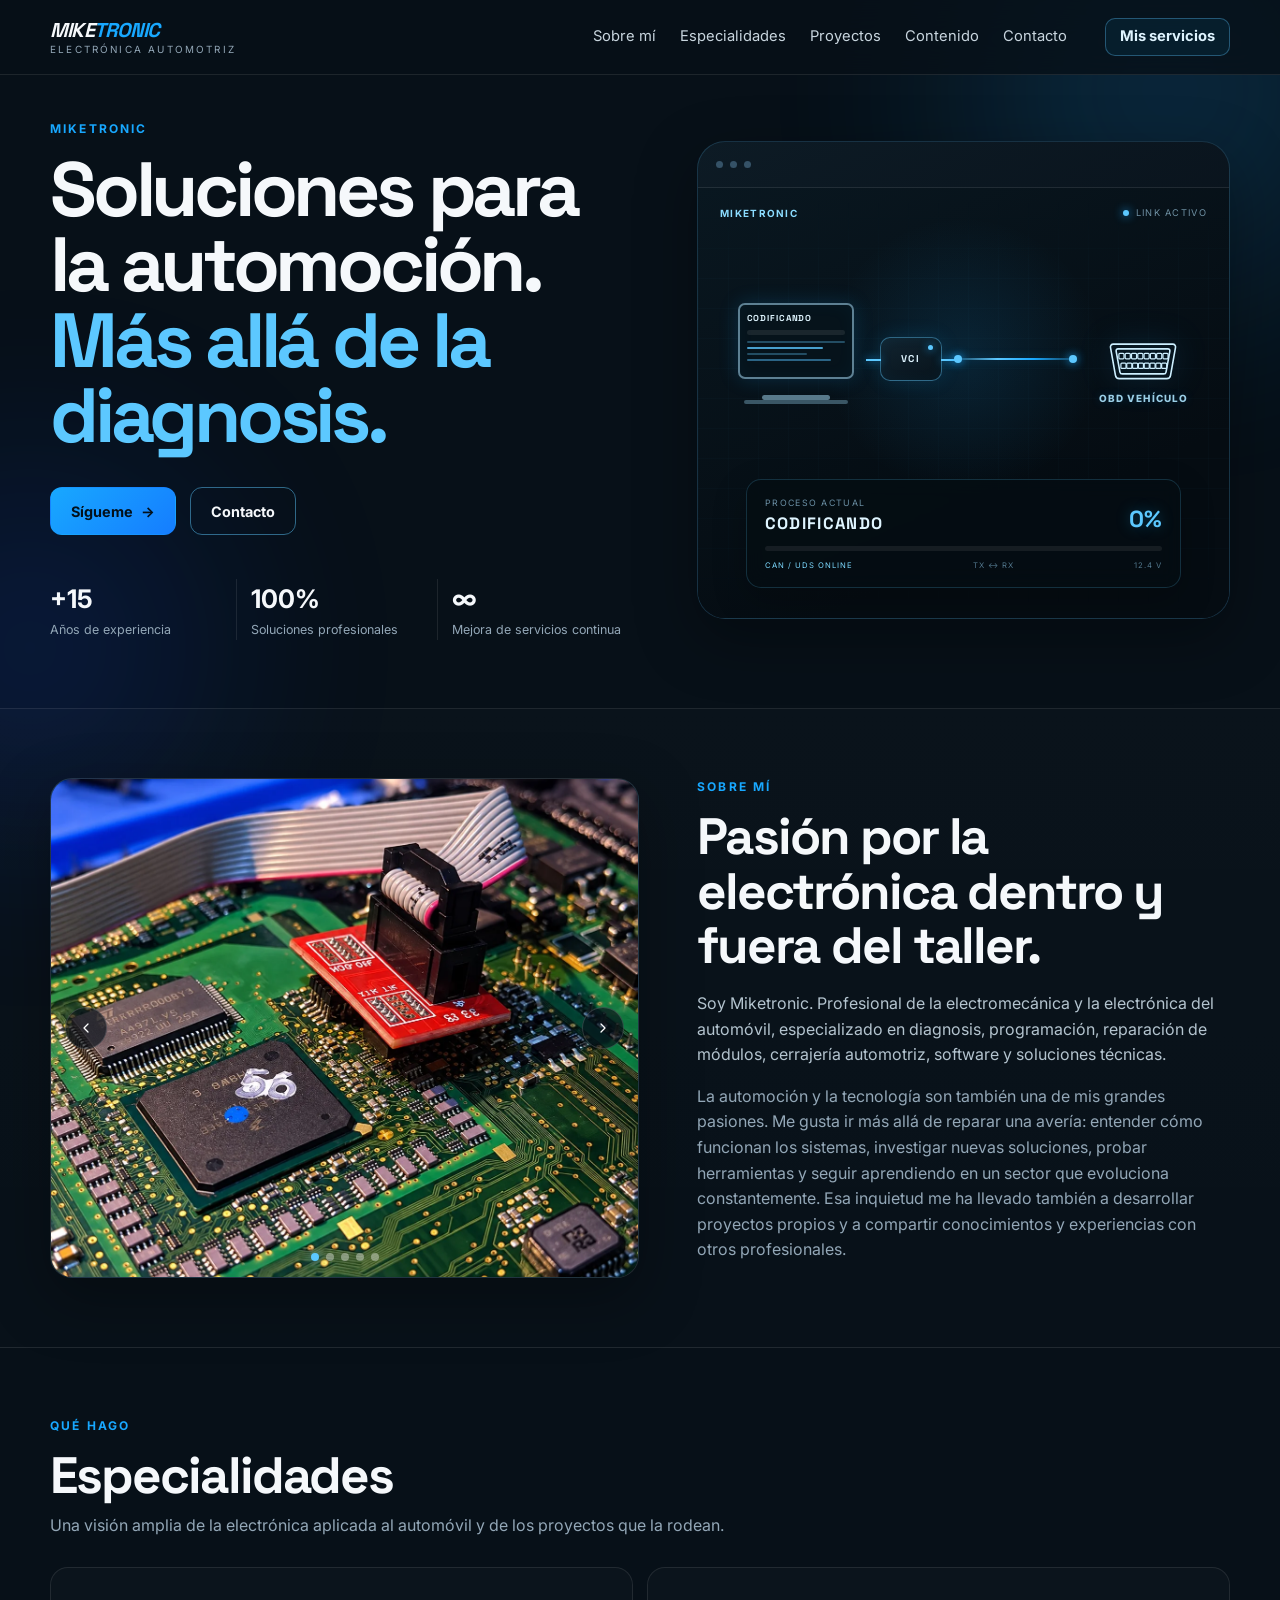
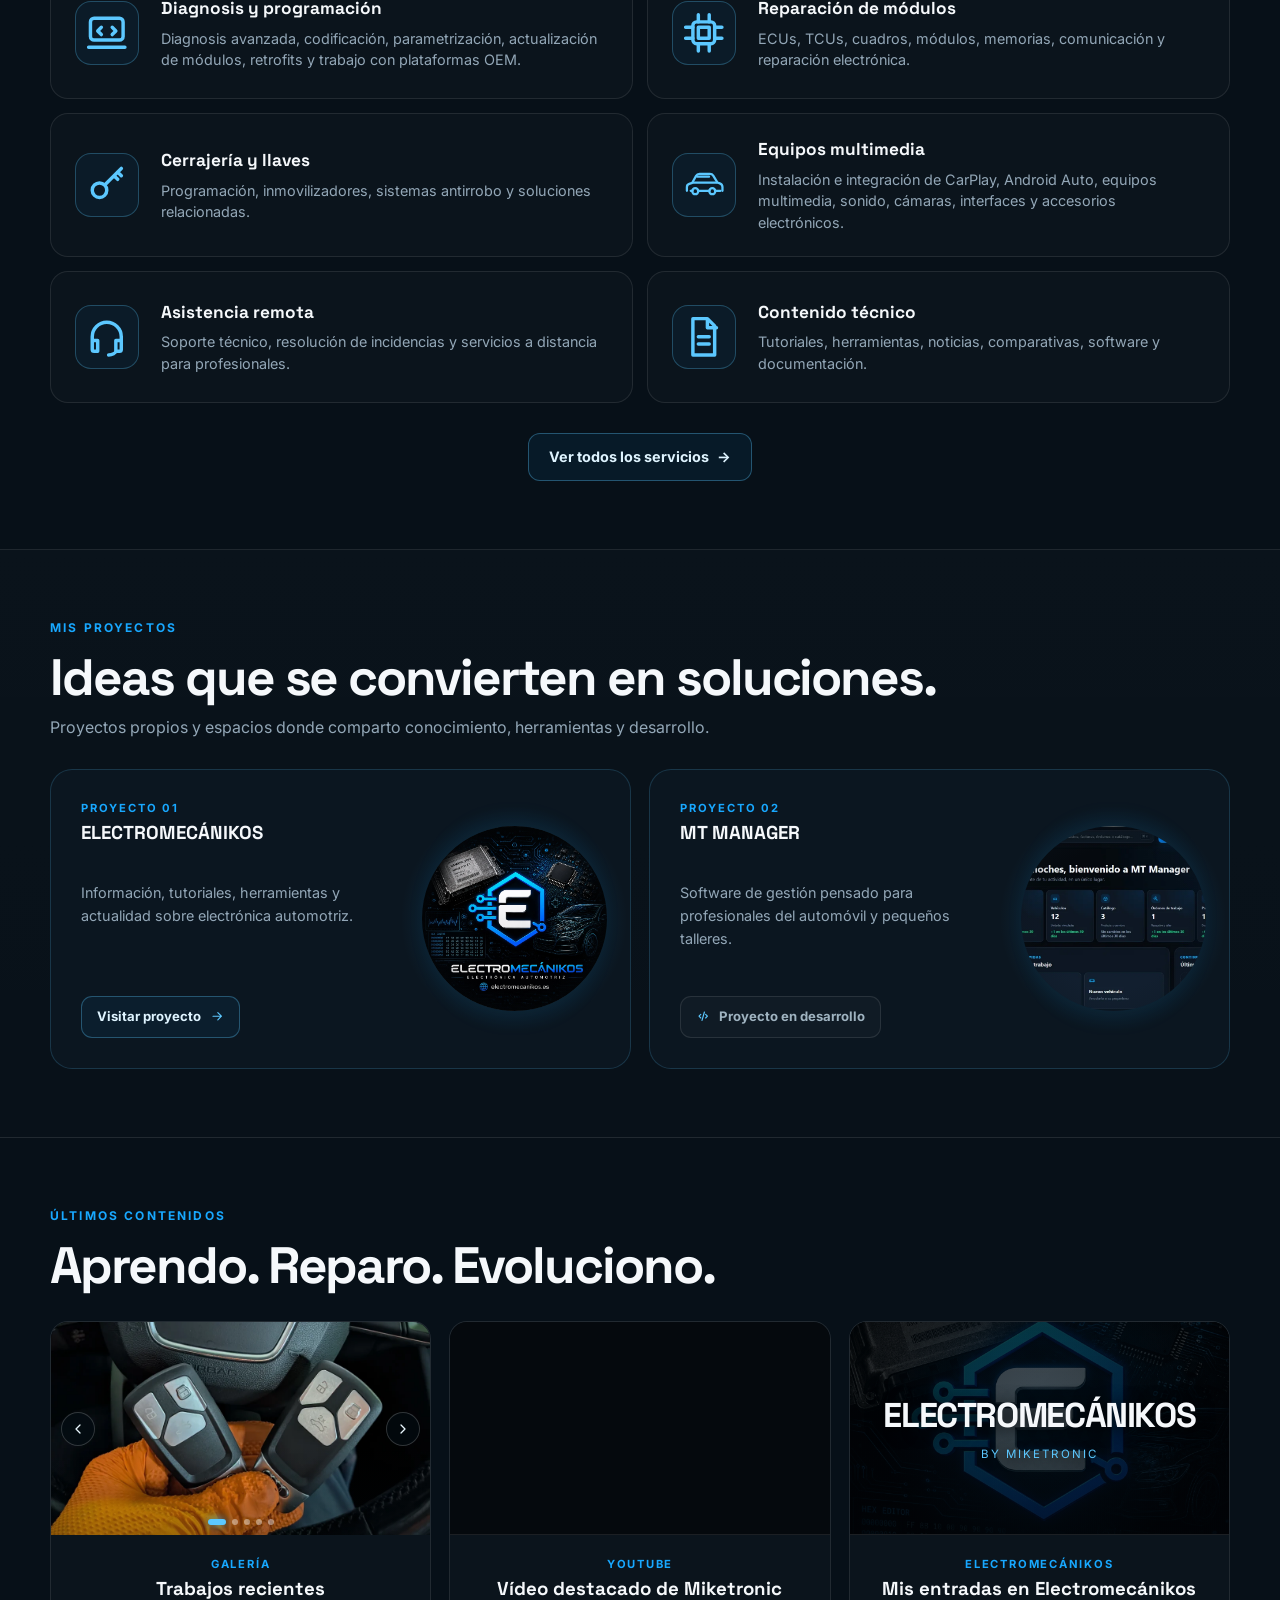
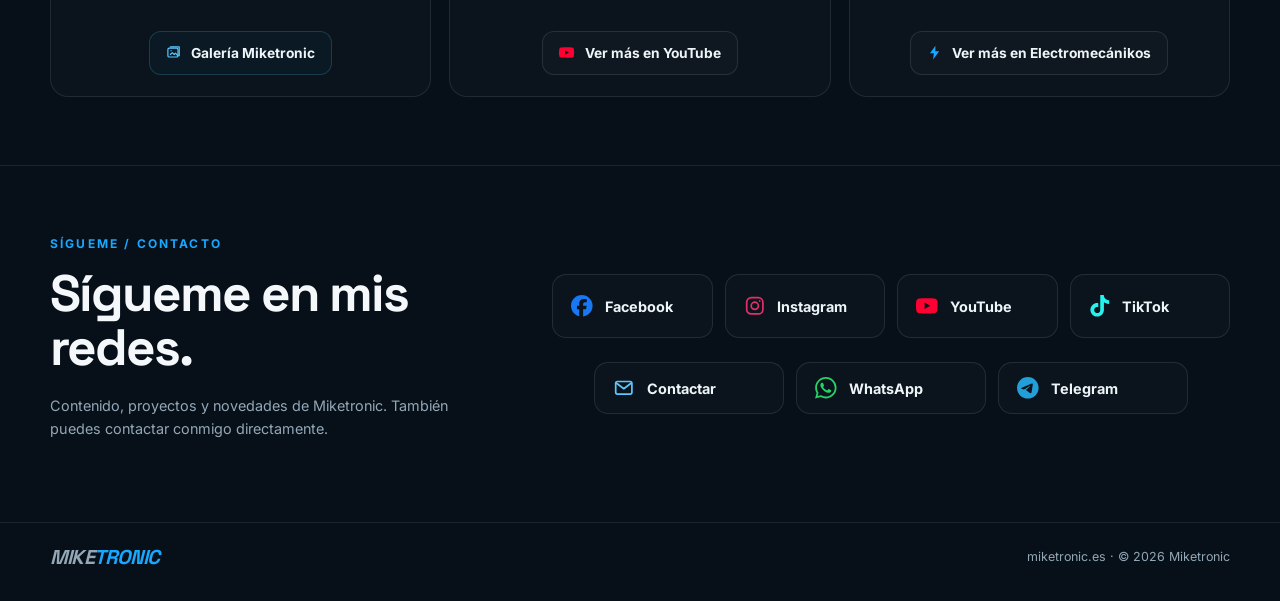
==== commit 01825ded: "Center latest content cards and update section title" ====
--- a/index.html
+++ b/index.html
@@ -6,13 +6,13 @@
 <meta property="og:title" content="Miketronic - Soluciones para electrónica automotriz"><meta property="og:description" content="Soluciones de electrónica automotriz, diagnosis, programación, reparación de módulos, cerrajería y proyectos técnicos para profesionales del automóvil."><meta property="og:type" content="website"><meta property="og:url" content="https://miketronic.es/"><meta property="og:site_name" content="Miketronic"><meta property="og:locale" content="es_ES"><meta property="og:image" content="https://miketronic.es/assets/about/miketronic-social.jpg"><meta property="og:image:type" content="image/jpeg"><meta property="og:image:width" content="1200"><meta property="og:image:height" content="630"><meta property="og:image:alt" content="Miketronic - Soluciones para electrónica automotriz"><meta name="twitter:card" content="summary_large_image"><meta name="twitter:title" content="Miketronic - Soluciones para electrónica automotriz"><meta name="twitter:description" content="Soluciones de electrónica automotriz, diagnosis, programación, reparación de módulos, cerrajería y proyectos técnicos para profesionales del automóvil."><meta name="twitter:image" content="https://miketronic.es/assets/about/miketronic-social.jpg"><meta name="twitter:image:alt" content="Miketronic - Soluciones para electrónica automotriz">
 <script type="application/ld+json">{"@context":"https://schema.org","@graph":[{"@type":"WebSite","@id":"https://miketronic.es/#website","url":"https://miketronic.es/","name":"Miketronic","description":"Soluciones para electrónica automotriz: diagnosis, programación, reparación de módulos, cerrajería y tecnología aplicada al automóvil.","inLanguage":"es"},{"@type":"Person","@id":"https://miketronic.es/#miketronic","name":"Miketronic","url":"https://miketronic.es/","image":"https://miketronic.es/assets/about/miketronic-social.jpg","description":"Profesional de la electromecánica y la electrónica del automóvil especializado en diagnosis, programación, reparación de módulos, cerrajería automotriz, software y soluciones técnicas.","knowsAbout":["Electrónica automotriz","Diagnosis de vehículos","Programación y codificación de módulos","Reparación de ECUs y TCUs","Cerrajería automotriz","Asistencia técnica remota"],"sameAs":["https://www.instagram.com/miketronic.es/","https://www.youtube.com/@miketronic_","https://www.tiktok.com/@miketronic.es","https://www.facebook.com/miketronic.es/","https://www.electromecanikos.es/"]}]}</script>
 <link rel="preconnect" href="https://fonts.googleapis.com"><link rel="preconnect" href="https://fonts.gstatic.com" crossorigin><link rel="preload" as="style" href="https://fonts.googleapis.com/css2?family=Inter:wght@400;500;600;700;800&family=Space+Grotesk:wght@500;600;700&display=optional" onload="this.onload=null;this.rel='stylesheet'"><noscript><link rel="stylesheet" href="https://fonts.googleapis.com/css2?family=Inter:wght@400;500;600;700;800&family=Space+Grotesk:wght@500;600;700&display=optional"></noscript><link rel="stylesheet" href="styles.css">
-<style>.site-icon{display:inline-block;width:1.2em;height:1.2em;flex:0 0 auto;vertical-align:-.18em;color:inherit}.icon .site-icon{width:1.65em;height:1.65em}.social-card .site-icon{width:1.35em;height:1.35em;color:var(--social)}.project-action .site-icon,.project-status .site-icon,.gallery-more .site-icon,.electromecanikos-more .site-icon,.youtube-more .site-icon{width:1.1em;height:1.1em;color:var(--social,#5cc8ff)}.vehicle .site-icon{width:4.3rem;height:4.3rem;color:#cdefff;filter:drop-shadow(0 0 16px rgba(24,168,255,.28))}#sobre-mi,#especialidades,#proyectos,#contenido,#contacto{scroll-margin-top:92px}.youtube-thumb,.article-thumb{padding:0;background:#05090d;aspect-ratio:16/9;height:auto;overflow:hidden}.youtube-thumb iframe,.article-thumb img{width:100%;height:100%;border:0;display:block;object-fit:cover}.youtube-card-body{display:flex;flex-direction:column;align-items:flex-start}.youtube-more,.electromecanikos-more{min-height:44px;border:1px solid rgba(255,255,255,.10);background:rgba(255,255,255,.018);border-radius:12px;display:inline-flex;align-items:center;gap:10px;padding:0 16px;margin-top:8px;color:#eef5f9;font-size:.86rem;font-weight:700;transition:.2s}.youtube-more{--social:#ff0033}.electromecanikos-more{--social:#18a8ff}.youtube-more:hover,.electromecanikos-more:hover{transform:translateY(-3px);border-color:var(--social);box-shadow:0 10px 28px color-mix(in srgb,var(--social) 12%,transparent)}.content-card-link{display:block;color:inherit;text-decoration:none}.projects-grid{align-items:stretch}.project-card{height:100%}.project-content{height:100%;justify-content:flex-start}.project-content p{margin-bottom:22px}.project-action,.project-status{min-height:42px;border:1px solid rgba(92,200,255,.32);background:rgba(24,168,255,.06);border-radius:11px;display:inline-flex;align-items:center;justify-content:center;gap:9px;padding:0 15px;margin-top:auto;align-self:flex-start;font-size:.82rem;font-weight:700}.project-action{color:#dff4ff;text-decoration:none;transition:.2s}.project-action:hover{transform:translateY(-3px);border-color:#5cc8ff;background:rgba(24,168,255,.13);box-shadow:0 10px 28px rgba(24,168,255,.14)}.project-status{border-color:rgba(255,255,255,.10);background:rgba(255,255,255,.025);color:#9fb3c0}.project-art{position:relative;isolation:isolate}.project-art::before{content:"";position:absolute;inset:12%;border-radius:50%;background:radial-gradient(circle,rgba(24,168,255,.30),rgba(24,168,255,.05) 58%,transparent 76%);filter:blur(10px)}.project-art span{position:relative;z-index:1;box-shadow:none!important}.network-grid{display:grid;grid-template-columns:repeat(4,minmax(0,1fr));gap:12px}.contact-methods{display:grid;grid-template-columns:repeat(3,190px);justify-content:center;gap:12px}.contact-methods .social-card{width:190px;min-height:52px}.email-contact{--social:var(--accent-2)}.tech-visual{position:relative;min-height:430px;overflow:hidden;background:#07111a}.nav-services{margin-left:14px!important;padding:9px 14px!important;border:1px solid rgba(92,200,255,.34);border-radius:10px;background:rgba(24,168,255,.07);color:#dff4ff!important;font-weight:700;transition:.2s!important}.nav-services:hover{border-color:#5cc8ff;background:rgba(24,168,255,.14)!important;box-shadow:0 8px 24px rgba(24,168,255,.12);transform:translateY(-1px)}@media(max-width:900px){.network-grid{grid-template-columns:repeat(2,minmax(0,1fr))}}@media(max-width:620px){#sobre-mi,#especialidades,#proyectos,#contenido,#contacto{scroll-margin-top:84px}.network-grid{grid-template-columns:repeat(2,minmax(0,1fr))}.tech-visual{min-height:360px}.nav-services{margin:8px 0 0!important;text-align:center}.hero-copy{text-align:center!important}.hero-actions{justify-content:center!important}.hero-stats{grid-template-columns:repeat(3,minmax(0,1fr))!important;gap:6px!important;align-items:stretch!important}.hero-stats div{padding:0 5px!important;min-width:0!important;text-align:center!important}.hero-stats strong{font-size:clamp(1.15rem,5.8vw,1.55rem)!important;line-height:1.1!important;white-space:nowrap!important}.hero-stats span{font-size:clamp(.56rem,2.55vw,.72rem)!important;line-height:1.25!important;overflow-wrap:anywhere}.vehicle .site-icon{width:3rem;height:3rem}}</style></head>
+<style>.site-icon{display:inline-block;width:1.2em;height:1.2em;flex:0 0 auto;vertical-align:-.18em;color:inherit}.icon .site-icon{width:1.65em;height:1.65em}.social-card .site-icon{width:1.35em;height:1.35em;color:var(--social)}.project-action .site-icon,.project-status .site-icon,.gallery-more .site-icon,.electromecanikos-more .site-icon,.youtube-more .site-icon{width:1.1em;height:1.1em;color:var(--social,#5cc8ff)}.vehicle .site-icon{width:4.3rem;height:4.3rem;color:#cdefff;filter:drop-shadow(0 0 16px rgba(24,168,255,.28))}#sobre-mi,#especialidades,#proyectos,#contenido,#contacto{scroll-margin-top:92px}.youtube-thumb,.article-thumb{padding:0;background:#05090d;aspect-ratio:16/9;height:auto;overflow:hidden}.youtube-thumb iframe,.article-thumb img{width:100%;height:100%;border:0;display:block;object-fit:cover}.youtube-card-body{display:flex;flex-direction:column;align-items:flex-start}.youtube-more,.electromecanikos-more{min-height:44px;border:1px solid rgba(255,255,255,.10);background:rgba(255,255,255,.018);border-radius:12px;display:inline-flex;align-items:center;gap:10px;padding:0 16px;margin-top:8px;color:#eef5f9;font-size:.86rem;font-weight:700;transition:.2s}.youtube-more{--social:#ff0033}.electromecanikos-more{--social:#18a8ff}.youtube-more:hover,.electromecanikos-more:hover{transform:translateY(-3px);border-color:var(--social);box-shadow:0 10px 28px color-mix(in srgb,var(--social) 12%,transparent)}.content-card-link{display:block;color:inherit;text-decoration:none}#contenido .content-card{text-align:center}#contenido .content-card .content-body,#contenido .content-card .youtube-card-body{align-items:center;text-align:center}#contenido .content-card .youtube-more,#contenido .content-card .electromecanikos-more,#contenido .content-card .gallery-more{align-self:center}.projects-grid{align-items:stretch}.project-card{height:100%}.project-content{height:100%;justify-content:flex-start}.project-content p{margin-bottom:22px}.project-action,.project-status{min-height:42px;border:1px solid rgba(92,200,255,.32);background:rgba(24,168,255,.06);border-radius:11px;display:inline-flex;align-items:center;justify-content:center;gap:9px;padding:0 15px;margin-top:auto;align-self:flex-start;font-size:.82rem;font-weight:700}.project-action{color:#dff4ff;text-decoration:none;transition:.2s}.project-action:hover{transform:translateY(-3px);border-color:#5cc8ff;background:rgba(24,168,255,.13);box-shadow:0 10px 28px rgba(24,168,255,.14)}.project-status{border-color:rgba(255,255,255,.10);background:rgba(255,255,255,.025);color:#9fb3c0}.project-art{position:relative;isolation:isolate}.project-art::before{content:"";position:absolute;inset:12%;border-radius:50%;background:radial-gradient(circle,rgba(24,168,255,.30),rgba(24,168,255,.05) 58%,transparent 76%);filter:blur(10px)}.project-art span{position:relative;z-index:1;box-shadow:none!important}.network-grid{display:grid;grid-template-columns:repeat(4,minmax(0,1fr));gap:12px}.contact-methods{display:grid;grid-template-columns:repeat(3,190px);justify-content:center;gap:12px}.contact-methods .social-card{width:190px;min-height:52px}.email-contact{--social:var(--accent-2)}.tech-visual{position:relative;min-height:430px;overflow:hidden;background:#07111a}.nav-services{margin-left:14px!important;padding:9px 14px!important;border:1px solid rgba(92,200,255,.34);border-radius:10px;background:rgba(24,168,255,.07);color:#dff4ff!important;font-weight:700;transition:.2s!important}.nav-services:hover{border-color:#5cc8ff;background:rgba(24,168,255,.14)!important;box-shadow:0 8px 24px rgba(24,168,255,.12);transform:translateY(-1px)}@media(max-width:900px){.network-grid{grid-template-columns:repeat(2,minmax(0,1fr))}}@media(max-width:620px){#sobre-mi,#especialidades,#proyectos,#contenido,#contacto{scroll-margin-top:84px}.network-grid{grid-template-columns:repeat(2,minmax(0,1fr))}.tech-visual{min-height:360px}.nav-services{margin:8px 0 0!important;text-align:center}.hero-copy{text-align:center!important}.hero-actions{justify-content:center!important}.hero-stats{grid-template-columns:repeat(3,minmax(0,1fr))!important;gap:6px!important;align-items:stretch!important}.hero-stats div{padding:0 5px!important;min-width:0!important;text-align:center!important}.hero-stats strong{font-size:clamp(1.15rem,5.8vw,1.55rem)!important;line-height:1.1!important;white-space:nowrap!important}.hero-stats span{font-size:clamp(.56rem,2.55vw,.72rem)!important;line-height:1.25!important;overflow-wrap:anywhere}.vehicle .site-icon{width:3rem;height:3rem}}</style></head>
 <body><div class="page-glow glow-a"></div><div class="page-glow glow-b"></div>
 <header class="site-header" id="inicio"><div class="container nav-wrap"><a class="brand" href="/" aria-label="Recargar inicio de Miketronic"><span class="brand-main">MIKE<span>TRONIC</span></span><span class="brand-sub">electrónica automotriz</span></a><button class="menu-toggle" aria-label="Abrir menú" aria-expanded="false">☰</button><nav class="nav-links"><a href="#sobre-mi">Sobre mí</a><a href="#especialidades">Especialidades</a><a href="#proyectos">Proyectos</a><a href="#contenido">Contenido</a><a href="#contacto">Contacto</a><a class="nav-services" href="servicios.html">Mis servicios</a></nav></div></header><main>
 <section class="hero section-pad"><div class="container hero-grid"><div class="hero-copy"><div class="eyebrow">MIKETRONIC</div><h1>Soluciones para la automoción.<br><span>Más allá de la diagnosis.</span></h1><div class="hero-actions"><a class="btn btn-primary" href="#contacto">Sígueme <span>→</span></a><a class="btn btn-ghost" href="#contacto">Contacto</a></div><div class="hero-stats"><div><strong>+15</strong><span>Años de experiencia</span></div><div><strong>100%</strong><span>Soluciones profesionales</span></div><div><strong>∞</strong><span>Mejora de servicios continua</span></div></div></div><div class="hero-visual"><div class="visual-card"><div class="visual-topline"><span></span><span></span><span></span></div><div class="tech-visual"></div></div></div></div></section>
 <section class="section-pad section-dark"><div class="container split-grid" id="sobre-mi"><div class="about-carousel reveal" aria-label="Galería sobre Miketronic"><div class="carousel-track"><div class="carousel-slide active"><img src="assets/about/foto-1.webp" alt="Electrónica automotriz y reparación de módulos - Miketronic" width="1254" height="1254" loading="lazy" decoding="async"></div><div class="carousel-slide"><img src="assets/about/foto-2.webp" alt="Programación y diagnosis de módulos de automóvil - Miketronic" width="1254" height="1254" loading="lazy" decoding="async" fetchpriority="low"></div><div class="carousel-slide"><img src="assets/about/foto-3.webp" alt="Programación electrónica de centralitas - Miketronic" width="1254" height="1254" loading="lazy" decoding="async" fetchpriority="low"></div><div class="carousel-slide"><img src="assets/about/foto-4.webp" alt="Cerrajería automotriz y programación de llaves - Miketronic" width="1254" height="1254" loading="lazy" decoding="async" fetchpriority="low"></div><div class="carousel-slide"><img src="assets/about/foto-5.webp" alt="Reparación electrónica de sistemas del automóvil - Miketronic" width="1254" height="1254" loading="lazy" decoding="async" fetchpriority="low"></div><div class="carousel-empty"><i class="fa-regular fa-images"></i><strong>Añade tus fotos</strong><span>assets/about/foto-1.webp · foto-2.webp · ...</span></div></div><button class="carousel-arrow carousel-prev" type="button" aria-label="Foto anterior"><i class="fa-solid fa-chevron-left"></i></button><button class="carousel-arrow carousel-next" type="button" aria-label="Foto siguiente"><i class="fa-solid fa-chevron-right"></i></button><div class="carousel-dots"></div></div><div class="about-copy reveal delay-1"><div class="eyebrow">SOBRE MÍ</div><h2>Pasión por la electrónica dentro y fuera del taller.</h2><p>Soy Miketronic. Profesional de la electromecánica y la electrónica del automóvil, especializado en diagnosis, programación, reparación de módulos, cerrajería automotriz, software y soluciones técnicas.</p><p class="muted">La automoción y la tecnología son también una de mis grandes pasiones. Me gusta ir más allá de reparar una avería: entender cómo funcionan los sistemas, investigar nuevas soluciones, probar herramientas y seguir aprendiendo en un sector que evoluciona constantemente. Esa inquietud me ha llevado también a desarrollar proyectos propios y a compartir conocimientos y experiencias con otros profesionales.</p></div></div></section>
 <section class="section-pad"><div class="container" id="especialidades"><div class="section-heading reveal"><div><div class="eyebrow">QUÉ HAGO</div><h2>Especialidades</h2><p>Una visión amplia de la electrónica aplicada al automóvil y de los proyectos que la rodean.</p></div></div><div class="cards-grid services-grid"><article class="card service-card reveal"><div class="icon"><i class="fa-solid fa-laptop-code"></i></div><div class="service-copy"><h3>Diagnosis y programación</h3><p>Diagnosis avanzada, codificación, parametrización, actualización de módulos, retrofits y trabajo con plataformas OEM.</p></div></article><article class="card service-card reveal delay-1"><div class="icon"><i class="fa-solid fa-microchip"></i></div><div class="service-copy"><h3>Reparación de módulos</h3><p>ECUs, TCUs, cuadros, módulos, memorias, comunicación y reparación electrónica.</p></div></article><article class="card service-card reveal delay-2"><div class="icon"><i class="fa-solid fa-key"></i></div><div class="service-copy"><h3>Cerrajería y llaves</h3><p>Programación, inmovilizadores, sistemas antirrobo y soluciones relacionadas.</p></div></article><article class="card service-card reveal"><div class="icon"><i class="fa-solid fa-car-side"></i></div><div class="service-copy"><h3>Equipos multimedia</h3><p>Instalación e integración de CarPlay, Android Auto, equipos multimedia, sonido, cámaras, interfaces y accesorios electrónicos.</p></div></article><article class="card service-card reveal delay-1"><div class="icon"><i class="fa-solid fa-headset"></i></div><div class="service-copy"><h3>Asistencia remota</h3><p>Soporte técnico, resolución de incidencias y servicios a distancia para profesionales.</p></div></article><article class="card service-card reveal delay-2"><div class="icon"><i class="fa-solid fa-file-lines"></i></div><div class="service-copy"><h3>Contenido técnico</h3><p>Tutoriales, herramientas, noticias, comparativas, software y documentación.</p></div></article></div></div></section>
 <section class="section-pad section-dark"><div class="container" id="proyectos"><div class="section-heading reveal"><div><div class="eyebrow">MIS PROYECTOS</div><h2>Ideas que se convierten en soluciones.</h2><p>Proyectos propios y espacios donde comparto conocimiento, herramientas y desarrollo.</p></div></div><div class="projects-grid"><article class="project-card reveal"><div class="project-content"><div class="project-kicker">PROYECTO 01</div><h3>ELECTROMECÁNIKOS</h3><p>Información, tutoriales, herramientas y actualidad sobre electrónica automotriz.</p><a class="project-action" href="https://www.electromecanikos.es/" target="_blank" rel="noopener noreferrer">Visitar proyecto <i class="fa-solid fa-arrow-right"></i></a></div><div class="project-art project-art-one"><span>EM</span></div></article><article class="project-card reveal delay-1"><div class="project-content"><div class="project-kicker">PROYECTO 02</div><h3>MT MANAGER</h3><p>Software de gestión pensado para profesionales del automóvil y pequeños talleres.</p><span class="project-status"><i class="fa-solid fa-code"></i> Proyecto en desarrollo</span></div><div class="project-art project-art-two"><span>MT</span></div></article></div></div></section>
-<section class="section-pad"><div class="container" id="contenido"><div class="section-heading reveal"><div><div class="eyebrow">ÚLTIMOS CONTENIDOS</div><h2>Aprende. Repara. Evoluciona.</h2></div></div><div class="content-grid"><article class="content-card reveal"><div class="content-thumb">CARGANDO...</div></article><article class="content-card reveal delay-1"><div class="content-thumb">CARGANDO...</div></article><article class="content-card reveal delay-2"><div class="content-thumb">CARGANDO...</div></article></div></div></section>
+<section class="section-pad"><div class="container" id="contenido"><div class="section-heading reveal"><div><div class="eyebrow">ÚLTIMOS CONTENIDOS</div><h2>Aprendo. Reparo. Evoluciono.</h2></div></div><div class="content-grid"><article class="content-card reveal"><div class="content-thumb">CARGANDO...</div></article><article class="content-card reveal delay-1"><div class="content-thumb">CARGANDO...</div></article><article class="content-card reveal delay-2"><div class="content-thumb">CARGANDO...</div></article></div></div></section>
 <section class="section-pad contact-section"><div class="container contact-wrap reveal" id="contacto"><div><div class="eyebrow">SÍGUEME / CONTACTO</div><h2>Sígueme en mis redes.</h2><p>Contenido, proyectos y novedades de Miketronic. También puedes contactar conmigo directamente.</p></div><div class="social-area"><div class="network-grid"><a class="social-card facebook" href="https://www.facebook.com/miketronic.es/" target="_blank" rel="noopener noreferrer"><i class="fa-brands fa-facebook-f"></i><strong>Facebook</strong></a><a class="social-card instagram" href="https://www.instagram.com/miketronic.es/" target="_blank" rel="noopener noreferrer"><i class="fa-brands fa-instagram"></i><strong>Instagram</strong></a><a class="social-card youtube" href="https://www.youtube.com/@miketronic_" target="_blank" rel="noopener noreferrer"><i class="fa-brands fa-youtube"></i><strong>YouTube</strong></a><a class="social-card tiktok" href="https://www.tiktok.com/@miketronic.es" target="_blank" rel="noopener noreferrer"><i class="fa-brands fa-tiktok"></i><strong>TikTok</strong></a></div><div class="contact-methods"><a class="social-card email-contact" href="mailto:miketronic.es@gmail.com"><i class="fa-solid fa-envelope"></i><strong>Contactar</strong></a><a class="social-card whatsapp" href="https://wa.me/34622486968" target="_blank" rel="noopener noreferrer"><i class="fa-brands fa-whatsapp"></i><strong>WhatsApp</strong></a><a class="social-card telegram" href="https://t.me/mike_miketronic" target="_blank" rel="noopener noreferrer"><i class="fa-brands fa-telegram"></i><strong>Telegram</strong></a></div></div></div></section></main>
 <footer class="site-footer"><div class="container footer-wrap"><div class="brand footer-brand"><span class="brand-main">MIKE<span>TRONIC</span></span></div><div>miketronic.es · © <span id="year"></span> Miketronic</div></div></footer><button class="back-to-top" type="button" aria-label="Volver arriba" title="Volver arriba"><i class="fa-solid fa-chevron-up"></i></button><script src="content-config.js" defer></script><script src="script.js" defer></script><script src="icons.js" defer></script></body></html>
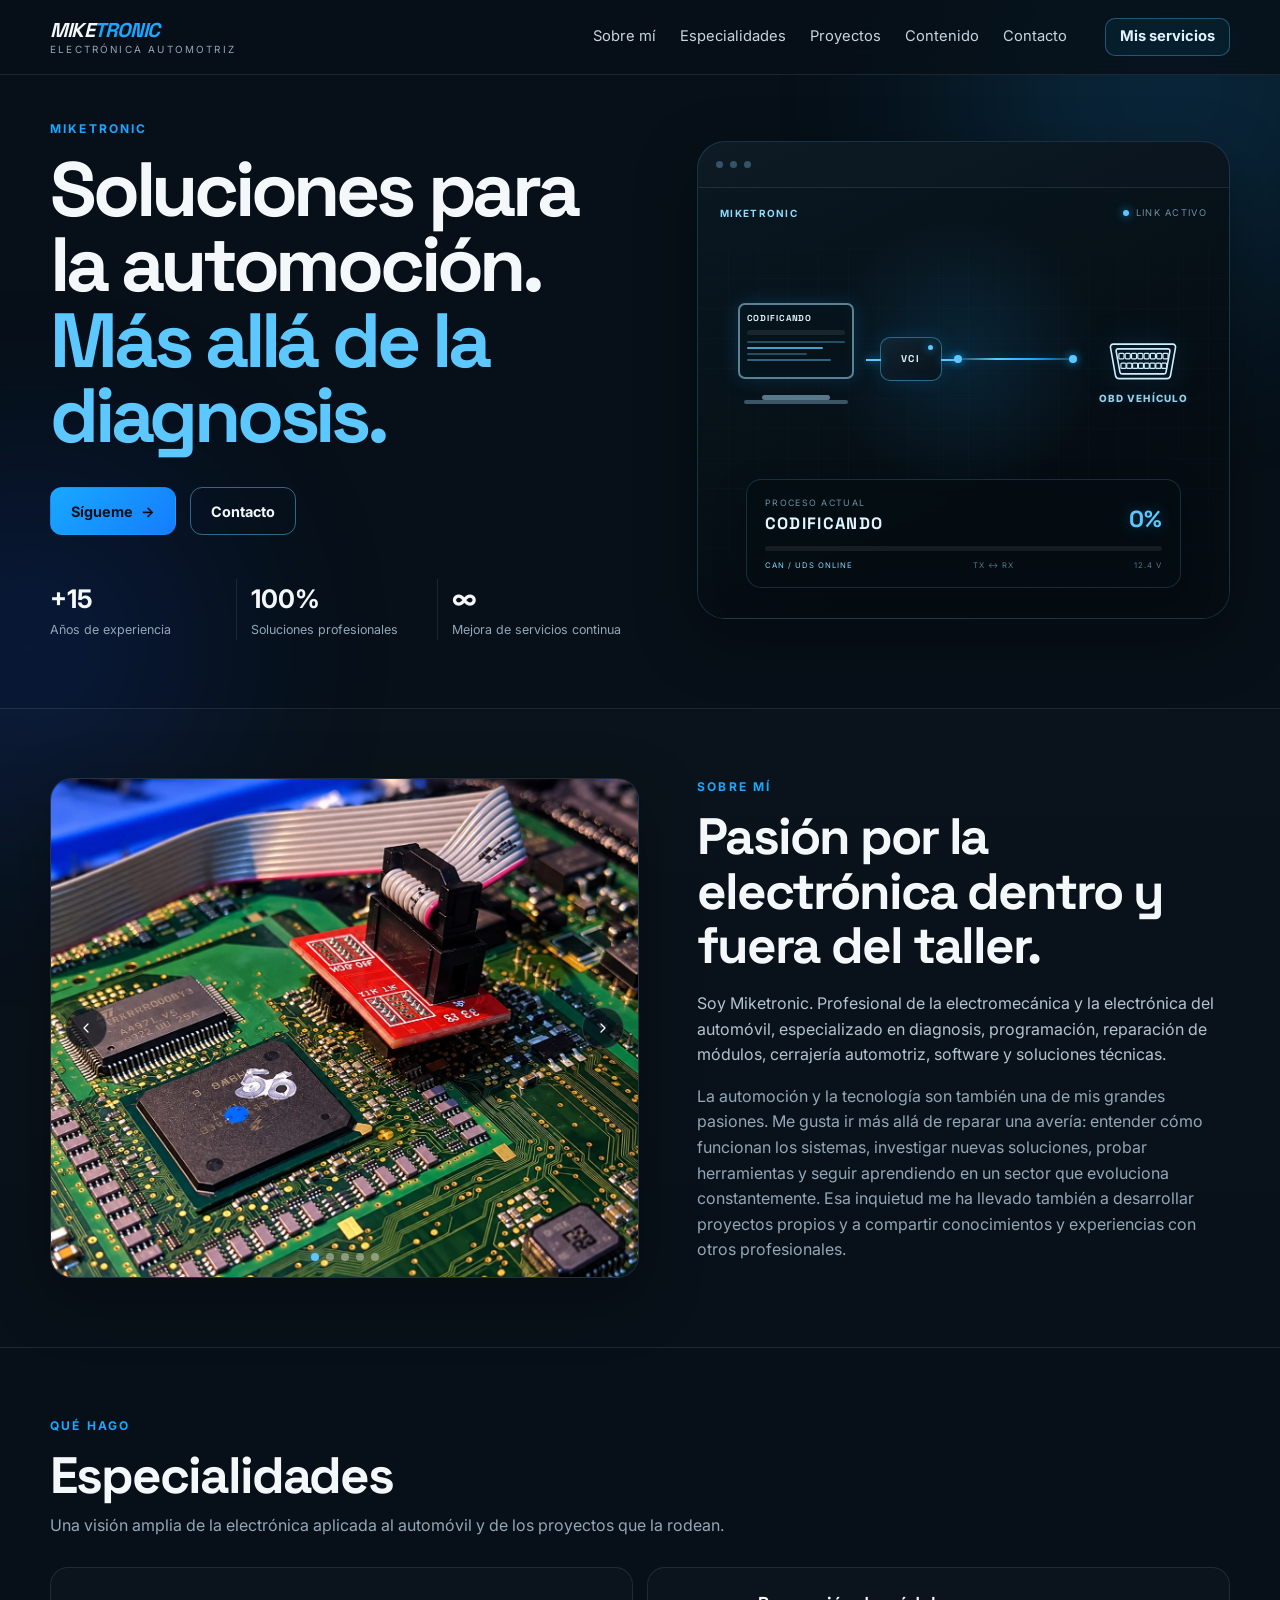
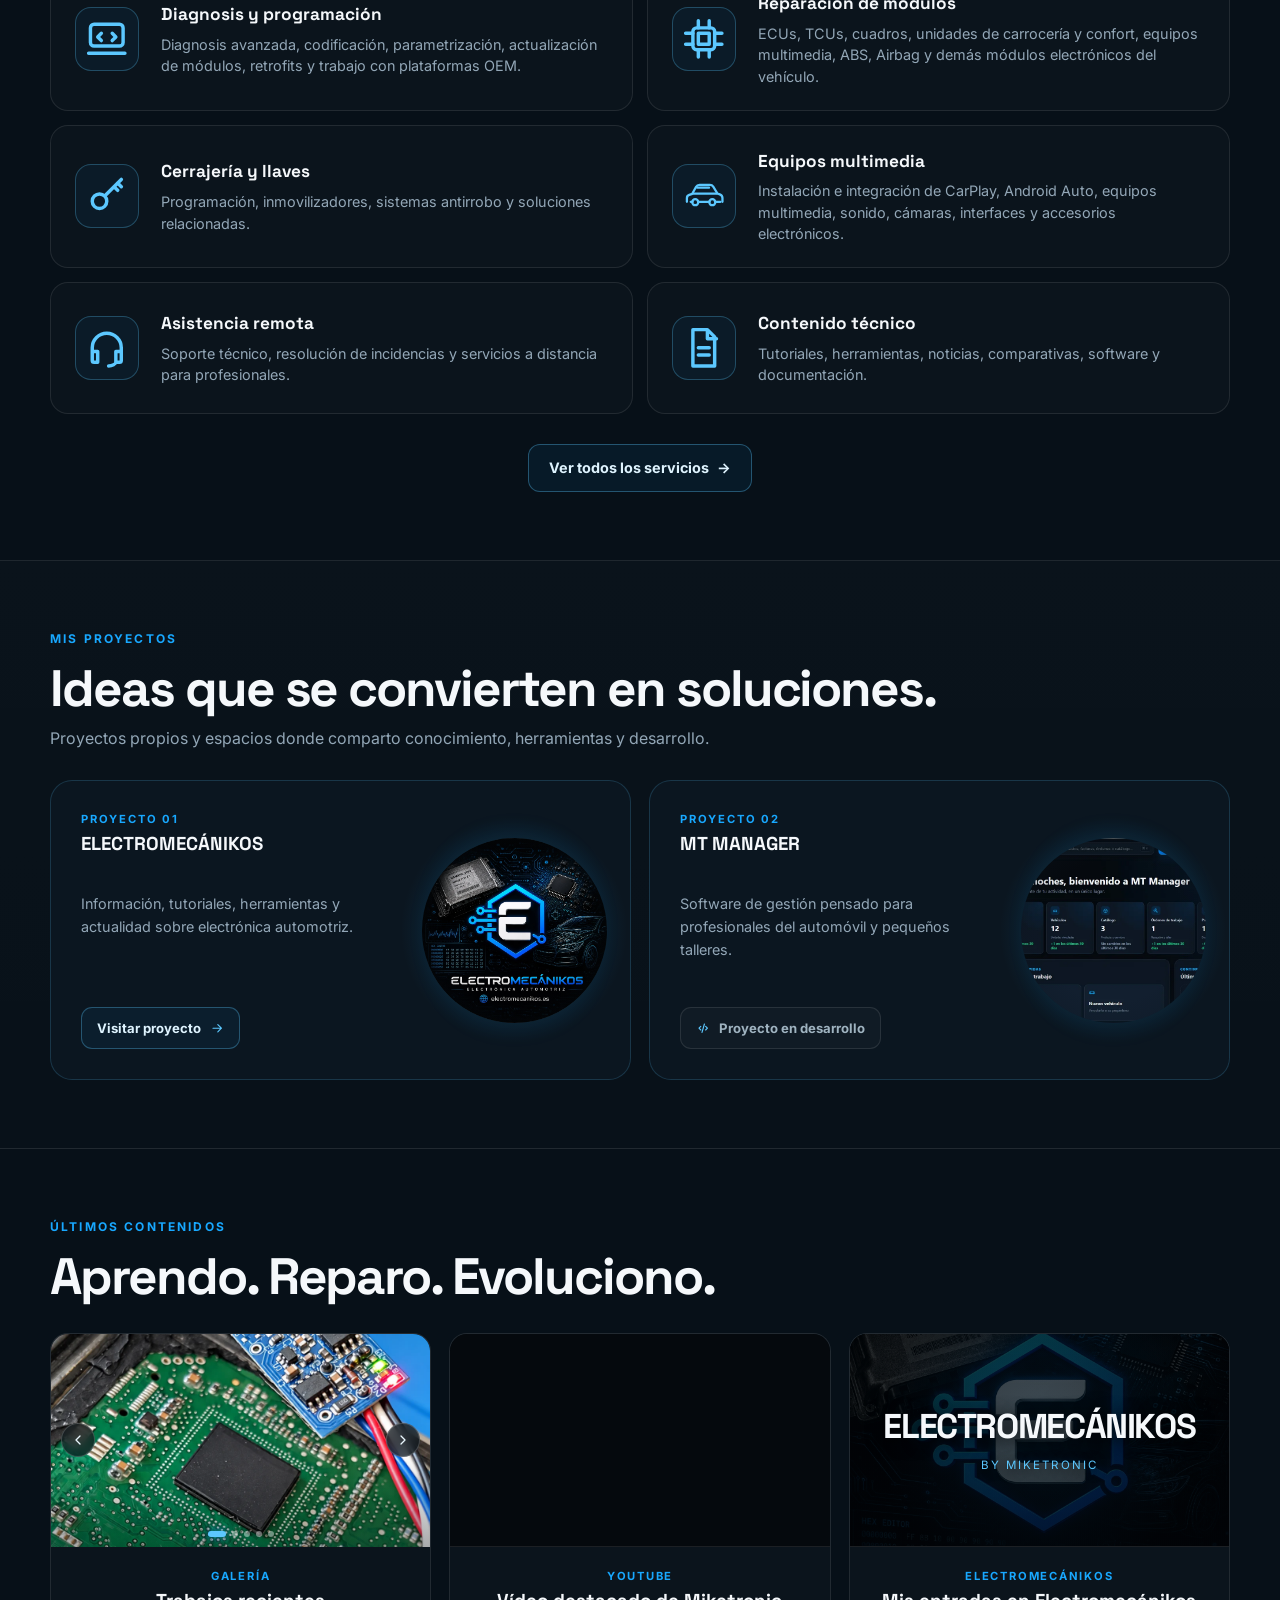
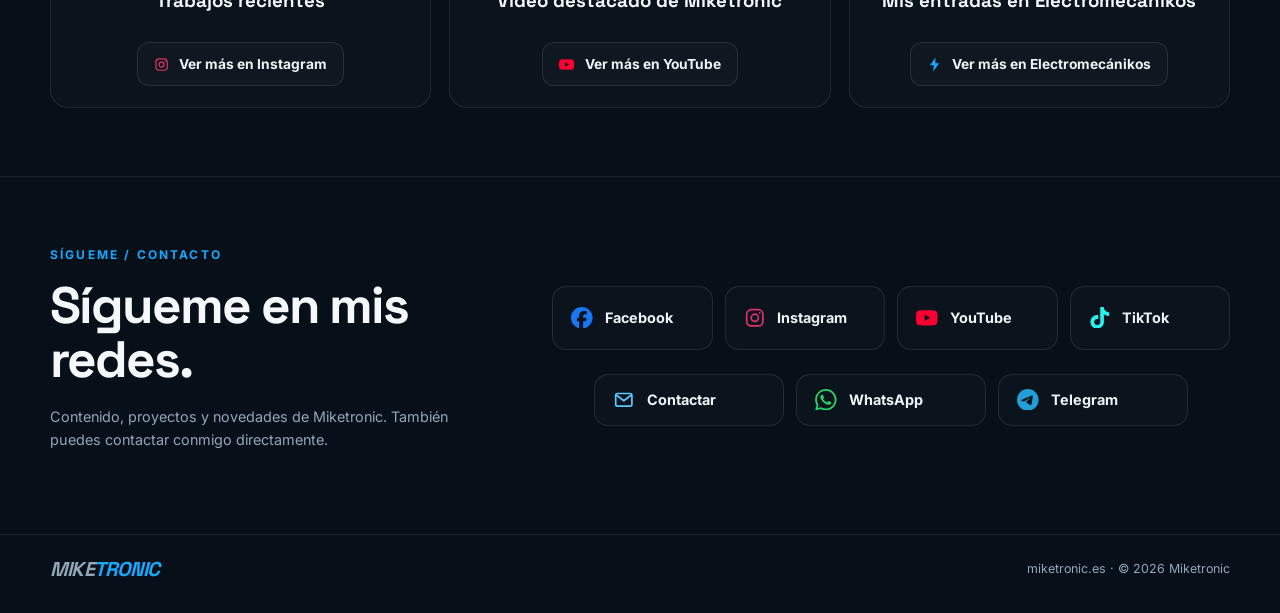
==== commit 76ab4ab4: "Update module repair specialty description" ====
--- a/index.html
+++ b/index.html
@@ -11,7 +11,7 @@
 <header class="site-header" id="inicio"><div class="container nav-wrap"><a class="brand" href="/" aria-label="Recargar inicio de Miketronic"><span class="brand-main">MIKE<span>TRONIC</span></span><span class="brand-sub">electrónica automotriz</span></a><button class="menu-toggle" aria-label="Abrir menú" aria-expanded="false">☰</button><nav class="nav-links"><a href="#sobre-mi">Sobre mí</a><a href="#especialidades">Especialidades</a><a href="#proyectos">Proyectos</a><a href="#contenido">Contenido</a><a href="#contacto">Contacto</a><a class="nav-services" href="servicios.html">Mis servicios</a></nav></div></header><main>
 <section class="hero section-pad"><div class="container hero-grid"><div class="hero-copy"><div class="eyebrow">MIKETRONIC</div><h1>Soluciones para la automoción.<br><span>Más allá de la diagnosis.</span></h1><div class="hero-actions"><a class="btn btn-primary" href="#contacto">Sígueme <span>→</span></a><a class="btn btn-ghost" href="#contacto">Contacto</a></div><div class="hero-stats"><div><strong>+15</strong><span>Años de experiencia</span></div><div><strong>100%</strong><span>Soluciones profesionales</span></div><div><strong>∞</strong><span>Mejora de servicios continua</span></div></div></div><div class="hero-visual"><div class="visual-card"><div class="visual-topline"><span></span><span></span><span></span></div><div class="tech-visual"></div></div></div></div></section>
 <section class="section-pad section-dark"><div class="container split-grid" id="sobre-mi"><div class="about-carousel reveal" aria-label="Galería sobre Miketronic"><div class="carousel-track"><div class="carousel-slide active"><img src="assets/about/foto-1.webp" alt="Electrónica automotriz y reparación de módulos - Miketronic" width="1254" height="1254" loading="lazy" decoding="async"></div><div class="carousel-slide"><img src="assets/about/foto-2.webp" alt="Programación y diagnosis de módulos de automóvil - Miketronic" width="1254" height="1254" loading="lazy" decoding="async" fetchpriority="low"></div><div class="carousel-slide"><img src="assets/about/foto-3.webp" alt="Programación electrónica de centralitas - Miketronic" width="1254" height="1254" loading="lazy" decoding="async" fetchpriority="low"></div><div class="carousel-slide"><img src="assets/about/foto-4.webp" alt="Cerrajería automotriz y programación de llaves - Miketronic" width="1254" height="1254" loading="lazy" decoding="async" fetchpriority="low"></div><div class="carousel-slide"><img src="assets/about/foto-5.webp" alt="Reparación electrónica de sistemas del automóvil - Miketronic" width="1254" height="1254" loading="lazy" decoding="async" fetchpriority="low"></div><div class="carousel-empty"><i class="fa-regular fa-images"></i><strong>Añade tus fotos</strong><span>assets/about/foto-1.webp · foto-2.webp · ...</span></div></div><button class="carousel-arrow carousel-prev" type="button" aria-label="Foto anterior"><i class="fa-solid fa-chevron-left"></i></button><button class="carousel-arrow carousel-next" type="button" aria-label="Foto siguiente"><i class="fa-solid fa-chevron-right"></i></button><div class="carousel-dots"></div></div><div class="about-copy reveal delay-1"><div class="eyebrow">SOBRE MÍ</div><h2>Pasión por la electrónica dentro y fuera del taller.</h2><p>Soy Miketronic. Profesional de la electromecánica y la electrónica del automóvil, especializado en diagnosis, programación, reparación de módulos, cerrajería automotriz, software y soluciones técnicas.</p><p class="muted">La automoción y la tecnología son también una de mis grandes pasiones. Me gusta ir más allá de reparar una avería: entender cómo funcionan los sistemas, investigar nuevas soluciones, probar herramientas y seguir aprendiendo en un sector que evoluciona constantemente. Esa inquietud me ha llevado también a desarrollar proyectos propios y a compartir conocimientos y experiencias con otros profesionales.</p></div></div></section>
-<section class="section-pad"><div class="container" id="especialidades"><div class="section-heading reveal"><div><div class="eyebrow">QUÉ HAGO</div><h2>Especialidades</h2><p>Una visión amplia de la electrónica aplicada al automóvil y de los proyectos que la rodean.</p></div></div><div class="cards-grid services-grid"><article class="card service-card reveal"><div class="icon"><i class="fa-solid fa-laptop-code"></i></div><div class="service-copy"><h3>Diagnosis y programación</h3><p>Diagnosis avanzada, codificación, parametrización, actualización de módulos, retrofits y trabajo con plataformas OEM.</p></div></article><article class="card service-card reveal delay-1"><div class="icon"><i class="fa-solid fa-microchip"></i></div><div class="service-copy"><h3>Reparación de módulos</h3><p>ECUs, TCUs, cuadros, módulos, memorias, comunicación y reparación electrónica.</p></div></article><article class="card service-card reveal delay-2"><div class="icon"><i class="fa-solid fa-key"></i></div><div class="service-copy"><h3>Cerrajería y llaves</h3><p>Programación, inmovilizadores, sistemas antirrobo y soluciones relacionadas.</p></div></article><article class="card service-card reveal"><div class="icon"><i class="fa-solid fa-car-side"></i></div><div class="service-copy"><h3>Equipos multimedia</h3><p>Instalación e integración de CarPlay, Android Auto, equipos multimedia, sonido, cámaras, interfaces y accesorios electrónicos.</p></div></article><article class="card service-card reveal delay-1"><div class="icon"><i class="fa-solid fa-headset"></i></div><div class="service-copy"><h3>Asistencia remota</h3><p>Soporte técnico, resolución de incidencias y servicios a distancia para profesionales.</p></div></article><article class="card service-card reveal delay-2"><div class="icon"><i class="fa-solid fa-file-lines"></i></div><div class="service-copy"><h3>Contenido técnico</h3><p>Tutoriales, herramientas, noticias, comparativas, software y documentación.</p></div></article></div></div></section>
+<section class="section-pad"><div class="container" id="especialidades"><div class="section-heading reveal"><div><div class="eyebrow">QUÉ HAGO</div><h2>Especialidades</h2><p>Una visión amplia de la electrónica aplicada al automóvil y de los proyectos que la rodean.</p></div></div><div class="cards-grid services-grid"><article class="card service-card reveal"><div class="icon"><i class="fa-solid fa-laptop-code"></i></div><div class="service-copy"><h3>Diagnosis y programación</h3><p>Diagnosis avanzada, codificación, parametrización, actualización de módulos, retrofits y trabajo con plataformas OEM.</p></div></article><article class="card service-card reveal delay-1"><div class="icon"><i class="fa-solid fa-microchip"></i></div><div class="service-copy"><h3>Reparación de módulos</h3><p>ECUs, TCUs, cuadros, unidades de carrocería y confort, equipos multimedia, ABS, Airbag y demás módulos electrónicos del vehículo.</p></div></article><article class="card service-card reveal delay-2"><div class="icon"><i class="fa-solid fa-key"></i></div><div class="service-copy"><h3>Cerrajería y llaves</h3><p>Programación, inmovilizadores, sistemas antirrobo y soluciones relacionadas.</p></div></article><article class="card service-card reveal"><div class="icon"><i class="fa-solid fa-car-side"></i></div><div class="service-copy"><h3>Equipos multimedia</h3><p>Instalación e integración de CarPlay, Android Auto, equipos multimedia, sonido, cámaras, interfaces y accesorios electrónicos.</p></div></article><article class="card service-card reveal delay-1"><div class="icon"><i class="fa-solid fa-headset"></i></div><div class="service-copy"><h3>Asistencia remota</h3><p>Soporte técnico, resolución de incidencias y servicios a distancia para profesionales.</p></div></article><article class="card service-card reveal delay-2"><div class="icon"><i class="fa-solid fa-file-lines"></i></div><div class="service-copy"><h3>Contenido técnico</h3><p>Tutoriales, herramientas, noticias, comparativas, software y documentación.</p></div></article></div></div></section>
 <section class="section-pad section-dark"><div class="container" id="proyectos"><div class="section-heading reveal"><div><div class="eyebrow">MIS PROYECTOS</div><h2>Ideas que se convierten en soluciones.</h2><p>Proyectos propios y espacios donde comparto conocimiento, herramientas y desarrollo.</p></div></div><div class="projects-grid"><article class="project-card reveal"><div class="project-content"><div class="project-kicker">PROYECTO 01</div><h3>ELECTROMECÁNIKOS</h3><p>Información, tutoriales, herramientas y actualidad sobre electrónica automotriz.</p><a class="project-action" href="https://www.electromecanikos.es/" target="_blank" rel="noopener noreferrer">Visitar proyecto <i class="fa-solid fa-arrow-right"></i></a></div><div class="project-art project-art-one"><span>EM</span></div></article><article class="project-card reveal delay-1"><div class="project-content"><div class="project-kicker">PROYECTO 02</div><h3>MT MANAGER</h3><p>Software de gestión pensado para profesionales del automóvil y pequeños talleres.</p><span class="project-status"><i class="fa-solid fa-code"></i> Proyecto en desarrollo</span></div><div class="project-art project-art-two"><span>MT</span></div></article></div></div></section>
 <section class="section-pad"><div class="container" id="contenido"><div class="section-heading reveal"><div><div class="eyebrow">ÚLTIMOS CONTENIDOS</div><h2>Aprendo. Reparo. Evoluciono.</h2></div></div><div class="content-grid"><article class="content-card reveal"><div class="content-thumb">CARGANDO...</div></article><article class="content-card reveal delay-1"><div class="content-thumb">CARGANDO...</div></article><article class="content-card reveal delay-2"><div class="content-thumb">CARGANDO...</div></article></div></div></section>
 <section class="section-pad contact-section"><div class="container contact-wrap reveal" id="contacto"><div><div class="eyebrow">SÍGUEME / CONTACTO</div><h2>Sígueme en mis redes.</h2><p>Contenido, proyectos y novedades de Miketronic. También puedes contactar conmigo directamente.</p></div><div class="social-area"><div class="network-grid"><a class="social-card facebook" href="https://www.facebook.com/miketronic.es/" target="_blank" rel="noopener noreferrer"><i class="fa-brands fa-facebook-f"></i><strong>Facebook</strong></a><a class="social-card instagram" href="https://www.instagram.com/miketronic.es/" target="_blank" rel="noopener noreferrer"><i class="fa-brands fa-instagram"></i><strong>Instagram</strong></a><a class="social-card youtube" href="https://www.youtube.com/@miketronic_" target="_blank" rel="noopener noreferrer"><i class="fa-brands fa-youtube"></i><strong>YouTube</strong></a><a class="social-card tiktok" href="https://www.tiktok.com/@miketronic.es" target="_blank" rel="noopener noreferrer"><i class="fa-brands fa-tiktok"></i><strong>TikTok</strong></a></div><div class="contact-methods"><a class="social-card email-contact" href="mailto:miketronic.es@gmail.com"><i class="fa-solid fa-envelope"></i><strong>Contactar</strong></a><a class="social-card whatsapp" href="https://wa.me/34622486968" target="_blank" rel="noopener noreferrer"><i class="fa-brands fa-whatsapp"></i><strong>WhatsApp</strong></a><a class="social-card telegram" href="https://t.me/mike_miketronic" target="_blank" rel="noopener noreferrer"><i class="fa-brands fa-telegram"></i><strong>Telegram</strong></a></div></div></div></section></main>
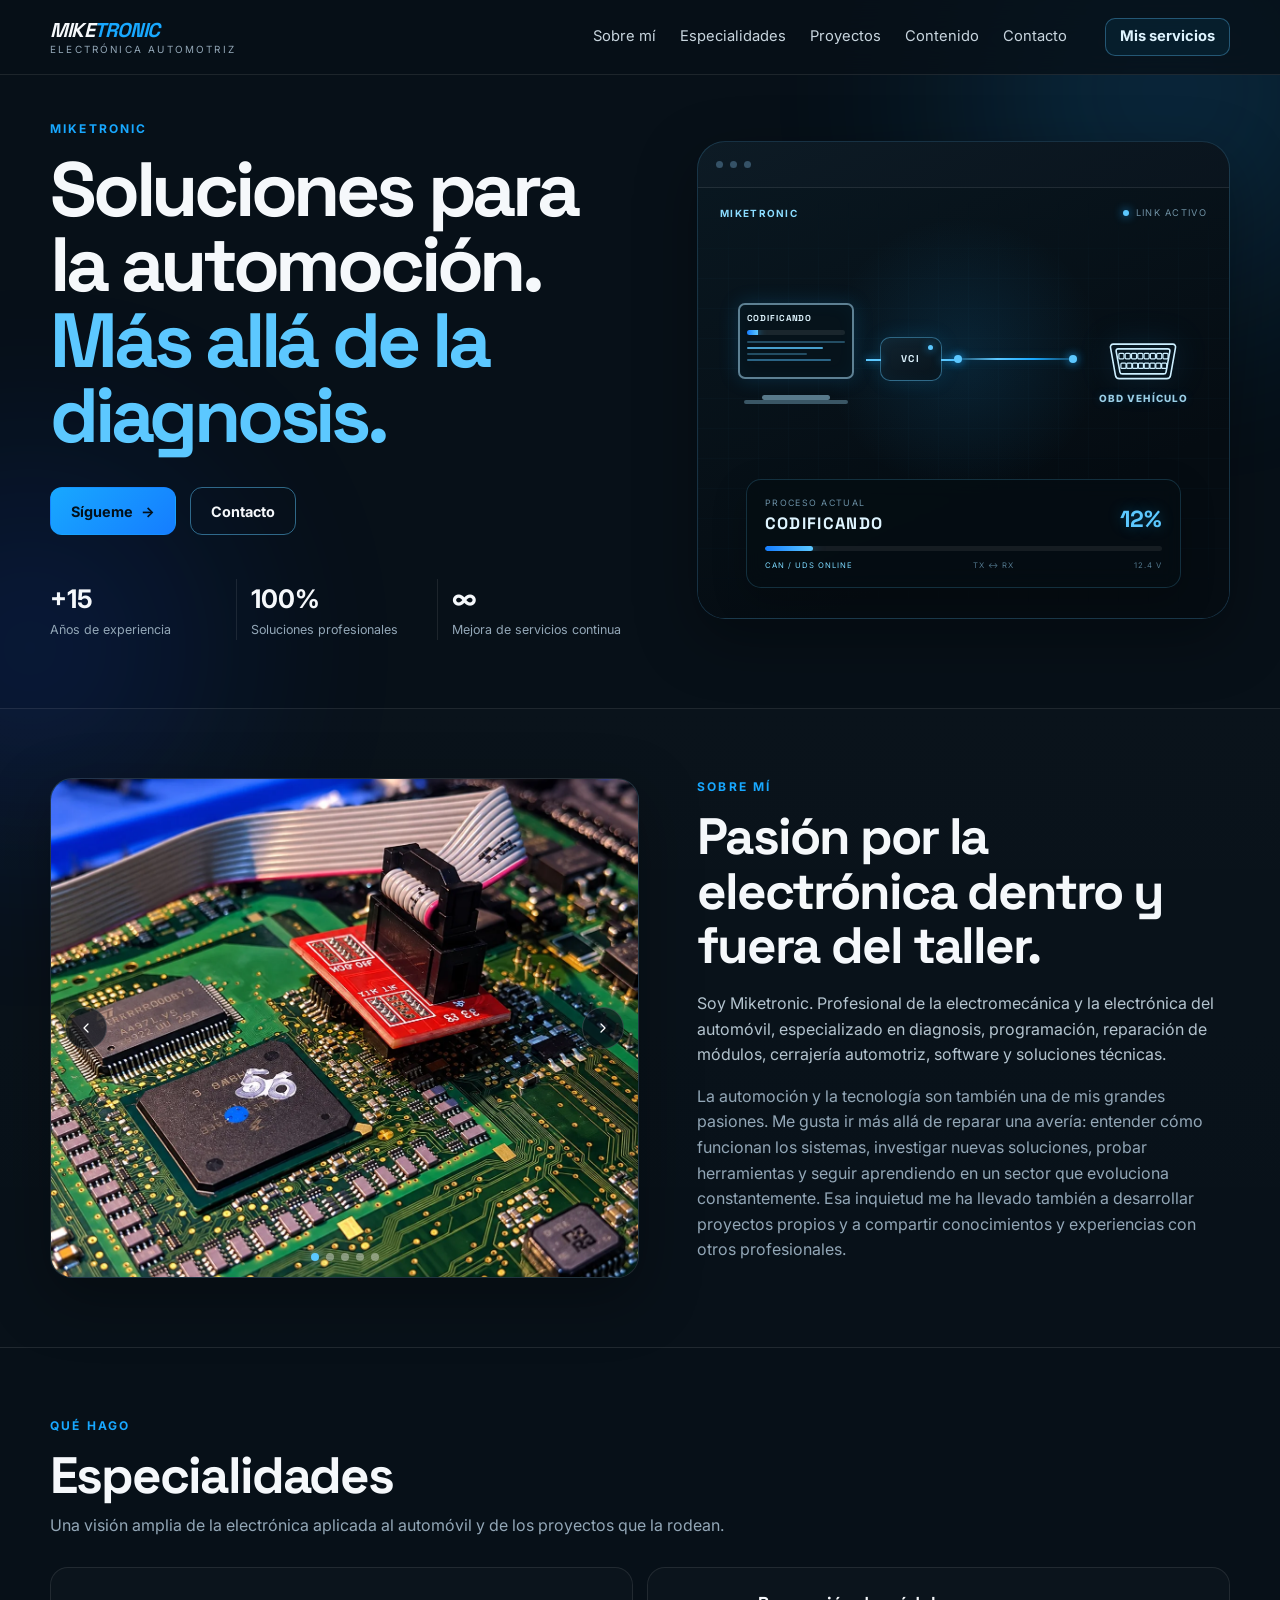
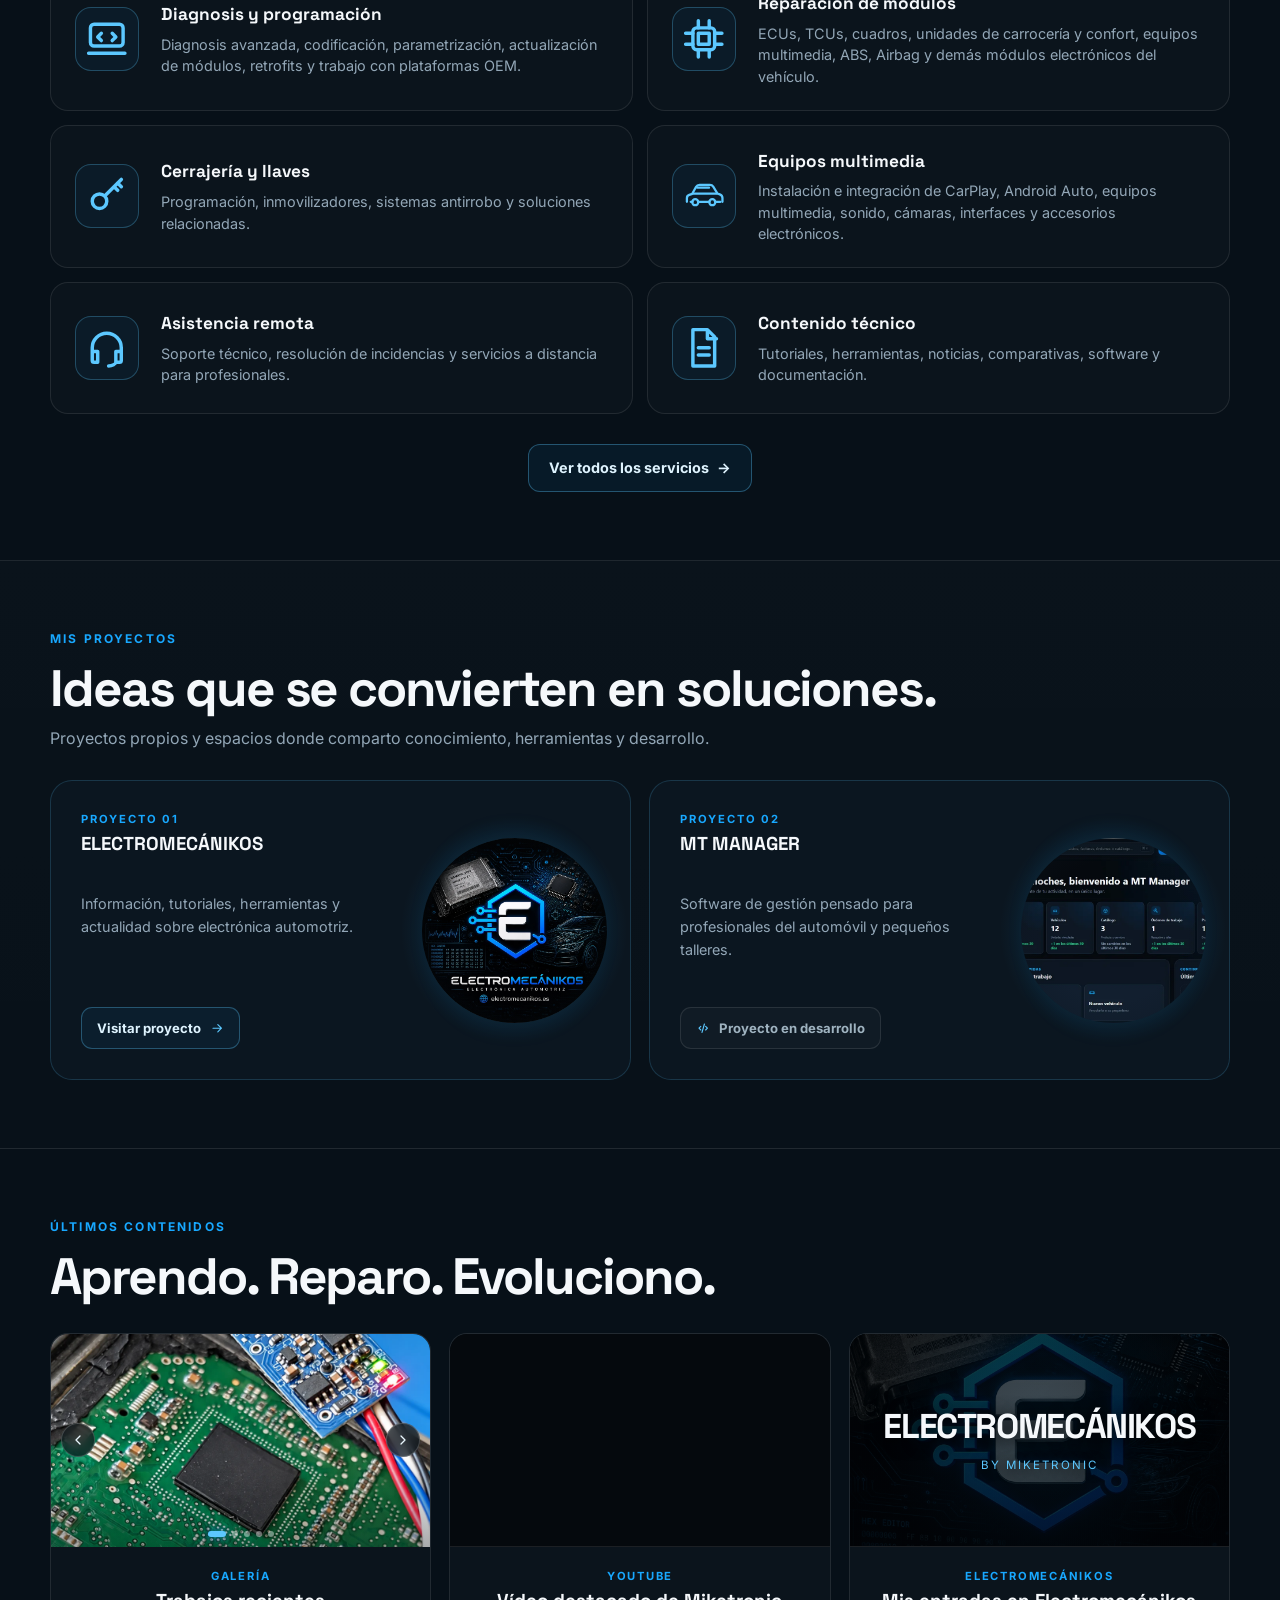
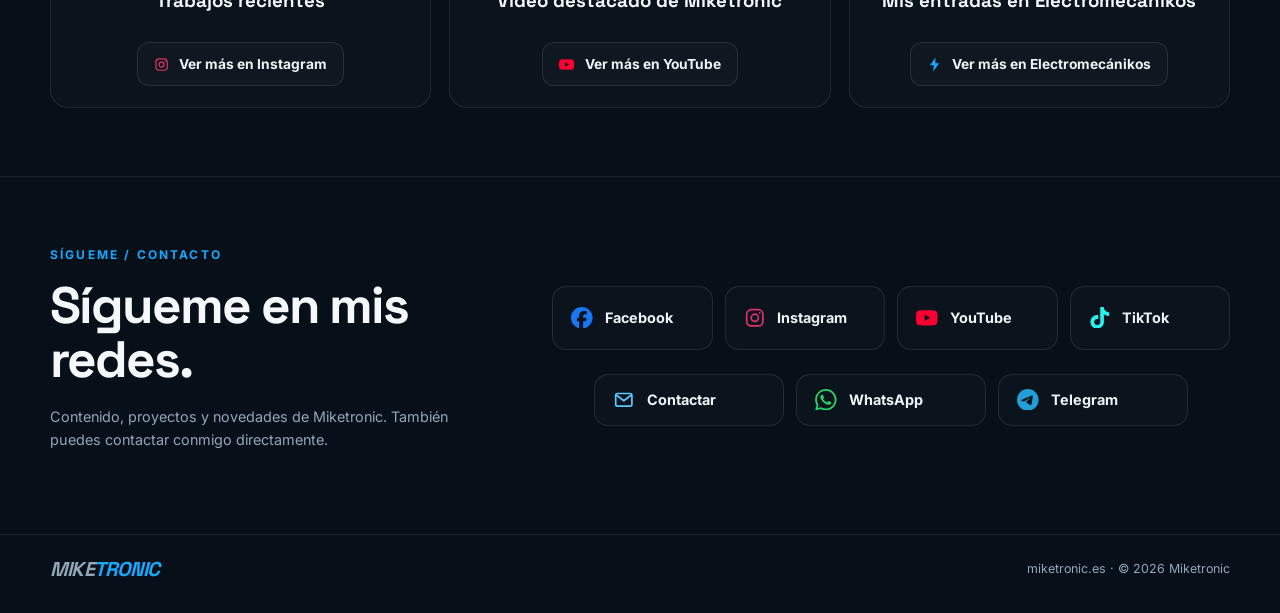
==== commit c4a48da9: "Use clean services URL" ====
--- a/index.html
+++ b/index.html
@@ -8,7 +8,7 @@
 <link rel="preconnect" href="https://fonts.googleapis.com"><link rel="preconnect" href="https://fonts.gstatic.com" crossorigin><link rel="preload" as="style" href="https://fonts.googleapis.com/css2?family=Inter:wght@400;500;600;700;800&family=Space+Grotesk:wght@500;600;700&display=optional" onload="this.onload=null;this.rel='stylesheet'"><noscript><link rel="stylesheet" href="https://fonts.googleapis.com/css2?family=Inter:wght@400;500;600;700;800&family=Space+Grotesk:wght@500;600;700&display=optional"></noscript><link rel="stylesheet" href="styles.css">
 <style>.site-icon{display:inline-block;width:1.2em;height:1.2em;flex:0 0 auto;vertical-align:-.18em;color:inherit}.icon .site-icon{width:1.65em;height:1.65em}.social-card .site-icon{width:1.35em;height:1.35em;color:var(--social)}.project-action .site-icon,.project-status .site-icon,.gallery-more .site-icon,.electromecanikos-more .site-icon,.youtube-more .site-icon{width:1.1em;height:1.1em;color:var(--social,#5cc8ff)}.vehicle .site-icon{width:4.3rem;height:4.3rem;color:#cdefff;filter:drop-shadow(0 0 16px rgba(24,168,255,.28))}#sobre-mi,#especialidades,#proyectos,#contenido,#contacto{scroll-margin-top:92px}.youtube-thumb,.article-thumb{padding:0;background:#05090d;aspect-ratio:16/9;height:auto;overflow:hidden}.youtube-thumb iframe,.article-thumb img{width:100%;height:100%;border:0;display:block;object-fit:cover}.youtube-card-body{display:flex;flex-direction:column;align-items:flex-start}.youtube-more,.electromecanikos-more{min-height:44px;border:1px solid rgba(255,255,255,.10);background:rgba(255,255,255,.018);border-radius:12px;display:inline-flex;align-items:center;gap:10px;padding:0 16px;margin-top:8px;color:#eef5f9;font-size:.86rem;font-weight:700;transition:.2s}.youtube-more{--social:#ff0033}.electromecanikos-more{--social:#18a8ff}.youtube-more:hover,.electromecanikos-more:hover{transform:translateY(-3px);border-color:var(--social);box-shadow:0 10px 28px color-mix(in srgb,var(--social) 12%,transparent)}.content-card-link{display:block;color:inherit;text-decoration:none}#contenido .content-card{text-align:center}#contenido .content-card .content-body,#contenido .content-card .youtube-card-body{align-items:center;text-align:center}#contenido .content-card .youtube-more,#contenido .content-card .electromecanikos-more,#contenido .content-card .gallery-more{align-self:center}.projects-grid{align-items:stretch}.project-card{height:100%}.project-content{height:100%;justify-content:flex-start}.project-content p{margin-bottom:22px}.project-action,.project-status{min-height:42px;border:1px solid rgba(92,200,255,.32);background:rgba(24,168,255,.06);border-radius:11px;display:inline-flex;align-items:center;justify-content:center;gap:9px;padding:0 15px;margin-top:auto;align-self:flex-start;font-size:.82rem;font-weight:700}.project-action{color:#dff4ff;text-decoration:none;transition:.2s}.project-action:hover{transform:translateY(-3px);border-color:#5cc8ff;background:rgba(24,168,255,.13);box-shadow:0 10px 28px rgba(24,168,255,.14)}.project-status{border-color:rgba(255,255,255,.10);background:rgba(255,255,255,.025);color:#9fb3c0}.project-art{position:relative;isolation:isolate}.project-art::before{content:"";position:absolute;inset:12%;border-radius:50%;background:radial-gradient(circle,rgba(24,168,255,.30),rgba(24,168,255,.05) 58%,transparent 76%);filter:blur(10px)}.project-art span{position:relative;z-index:1;box-shadow:none!important}.network-grid{display:grid;grid-template-columns:repeat(4,minmax(0,1fr));gap:12px}.contact-methods{display:grid;grid-template-columns:repeat(3,190px);justify-content:center;gap:12px}.contact-methods .social-card{width:190px;min-height:52px}.email-contact{--social:var(--accent-2)}.tech-visual{position:relative;min-height:430px;overflow:hidden;background:#07111a}.nav-services{margin-left:14px!important;padding:9px 14px!important;border:1px solid rgba(92,200,255,.34);border-radius:10px;background:rgba(24,168,255,.07);color:#dff4ff!important;font-weight:700;transition:.2s!important}.nav-services:hover{border-color:#5cc8ff;background:rgba(24,168,255,.14)!important;box-shadow:0 8px 24px rgba(24,168,255,.12);transform:translateY(-1px)}@media(max-width:900px){.network-grid{grid-template-columns:repeat(2,minmax(0,1fr))}}@media(max-width:620px){#sobre-mi,#especialidades,#proyectos,#contenido,#contacto{scroll-margin-top:84px}.network-grid{grid-template-columns:repeat(2,minmax(0,1fr))}.tech-visual{min-height:360px}.nav-services{margin:8px 0 0!important;text-align:center}.hero-copy{text-align:center!important}.hero-actions{justify-content:center!important}.hero-stats{grid-template-columns:repeat(3,minmax(0,1fr))!important;gap:6px!important;align-items:stretch!important}.hero-stats div{padding:0 5px!important;min-width:0!important;text-align:center!important}.hero-stats strong{font-size:clamp(1.15rem,5.8vw,1.55rem)!important;line-height:1.1!important;white-space:nowrap!important}.hero-stats span{font-size:clamp(.56rem,2.55vw,.72rem)!important;line-height:1.25!important;overflow-wrap:anywhere}.vehicle .site-icon{width:3rem;height:3rem}}</style></head>
 <body><div class="page-glow glow-a"></div><div class="page-glow glow-b"></div>
-<header class="site-header" id="inicio"><div class="container nav-wrap"><a class="brand" href="/" aria-label="Recargar inicio de Miketronic"><span class="brand-main">MIKE<span>TRONIC</span></span><span class="brand-sub">electrónica automotriz</span></a><button class="menu-toggle" aria-label="Abrir menú" aria-expanded="false">☰</button><nav class="nav-links"><a href="#sobre-mi">Sobre mí</a><a href="#especialidades">Especialidades</a><a href="#proyectos">Proyectos</a><a href="#contenido">Contenido</a><a href="#contacto">Contacto</a><a class="nav-services" href="servicios.html">Mis servicios</a></nav></div></header><main>
+<header class="site-header" id="inicio"><div class="container nav-wrap"><a class="brand" href="/" aria-label="Recargar inicio de Miketronic"><span class="brand-main">MIKE<span>TRONIC</span></span><span class="brand-sub">electrónica automotriz</span></a><button class="menu-toggle" aria-label="Abrir menú" aria-expanded="false">☰</button><nav class="nav-links"><a href="#sobre-mi">Sobre mí</a><a href="#especialidades">Especialidades</a><a href="#proyectos">Proyectos</a><a href="#contenido">Contenido</a><a href="#contacto">Contacto</a><a class="nav-services" href="/servicios/">Mis servicios</a></nav></div></header><main>
 <section class="hero section-pad"><div class="container hero-grid"><div class="hero-copy"><div class="eyebrow">MIKETRONIC</div><h1>Soluciones para la automoción.<br><span>Más allá de la diagnosis.</span></h1><div class="hero-actions"><a class="btn btn-primary" href="#contacto">Sígueme <span>→</span></a><a class="btn btn-ghost" href="#contacto">Contacto</a></div><div class="hero-stats"><div><strong>+15</strong><span>Años de experiencia</span></div><div><strong>100%</strong><span>Soluciones profesionales</span></div><div><strong>∞</strong><span>Mejora de servicios continua</span></div></div></div><div class="hero-visual"><div class="visual-card"><div class="visual-topline"><span></span><span></span><span></span></div><div class="tech-visual"></div></div></div></div></section>
 <section class="section-pad section-dark"><div class="container split-grid" id="sobre-mi"><div class="about-carousel reveal" aria-label="Galería sobre Miketronic"><div class="carousel-track"><div class="carousel-slide active"><img src="assets/about/foto-1.webp" alt="Electrónica automotriz y reparación de módulos - Miketronic" width="1254" height="1254" loading="lazy" decoding="async"></div><div class="carousel-slide"><img src="assets/about/foto-2.webp" alt="Programación y diagnosis de módulos de automóvil - Miketronic" width="1254" height="1254" loading="lazy" decoding="async" fetchpriority="low"></div><div class="carousel-slide"><img src="assets/about/foto-3.webp" alt="Programación electrónica de centralitas - Miketronic" width="1254" height="1254" loading="lazy" decoding="async" fetchpriority="low"></div><div class="carousel-slide"><img src="assets/about/foto-4.webp" alt="Cerrajería automotriz y programación de llaves - Miketronic" width="1254" height="1254" loading="lazy" decoding="async" fetchpriority="low"></div><div class="carousel-slide"><img src="assets/about/foto-5.webp" alt="Reparación electrónica de sistemas del automóvil - Miketronic" width="1254" height="1254" loading="lazy" decoding="async" fetchpriority="low"></div><div class="carousel-empty"><i class="fa-regular fa-images"></i><strong>Añade tus fotos</strong><span>assets/about/foto-1.webp · foto-2.webp · ...</span></div></div><button class="carousel-arrow carousel-prev" type="button" aria-label="Foto anterior"><i class="fa-solid fa-chevron-left"></i></button><button class="carousel-arrow carousel-next" type="button" aria-label="Foto siguiente"><i class="fa-solid fa-chevron-right"></i></button><div class="carousel-dots"></div></div><div class="about-copy reveal delay-1"><div class="eyebrow">SOBRE MÍ</div><h2>Pasión por la electrónica dentro y fuera del taller.</h2><p>Soy Miketronic. Profesional de la electromecánica y la electrónica del automóvil, especializado en diagnosis, programación, reparación de módulos, cerrajería automotriz, software y soluciones técnicas.</p><p class="muted">La automoción y la tecnología son también una de mis grandes pasiones. Me gusta ir más allá de reparar una avería: entender cómo funcionan los sistemas, investigar nuevas soluciones, probar herramientas y seguir aprendiendo en un sector que evoluciona constantemente. Esa inquietud me ha llevado también a desarrollar proyectos propios y a compartir conocimientos y experiencias con otros profesionales.</p></div></div></section>
 <section class="section-pad"><div class="container" id="especialidades"><div class="section-heading reveal"><div><div class="eyebrow">QUÉ HAGO</div><h2>Especialidades</h2><p>Una visión amplia de la electrónica aplicada al automóvil y de los proyectos que la rodean.</p></div></div><div class="cards-grid services-grid"><article class="card service-card reveal"><div class="icon"><i class="fa-solid fa-laptop-code"></i></div><div class="service-copy"><h3>Diagnosis y programación</h3><p>Diagnosis avanzada, codificación, parametrización, actualización de módulos, retrofits y trabajo con plataformas OEM.</p></div></article><article class="card service-card reveal delay-1"><div class="icon"><i class="fa-solid fa-microchip"></i></div><div class="service-copy"><h3>Reparación de módulos</h3><p>ECUs, TCUs, cuadros, unidades de carrocería y confort, equipos multimedia, ABS, Airbag y demás módulos electrónicos del vehículo.</p></div></article><article class="card service-card reveal delay-2"><div class="icon"><i class="fa-solid fa-key"></i></div><div class="service-copy"><h3>Cerrajería y llaves</h3><p>Programación, inmovilizadores, sistemas antirrobo y soluciones relacionadas.</p></div></article><article class="card service-card reveal"><div class="icon"><i class="fa-solid fa-car-side"></i></div><div class="service-copy"><h3>Equipos multimedia</h3><p>Instalación e integración de CarPlay, Android Auto, equipos multimedia, sonido, cámaras, interfaces y accesorios electrónicos.</p></div></article><article class="card service-card reveal delay-1"><div class="icon"><i class="fa-solid fa-headset"></i></div><div class="service-copy"><h3>Asistencia remota</h3><p>Soporte técnico, resolución de incidencias y servicios a distancia para profesionales.</p></div></article><article class="card service-card reveal delay-2"><div class="icon"><i class="fa-solid fa-file-lines"></i></div><div class="service-copy"><h3>Contenido técnico</h3><p>Tutoriales, herramientas, noticias, comparativas, software y documentación.</p></div></article></div></div></section>
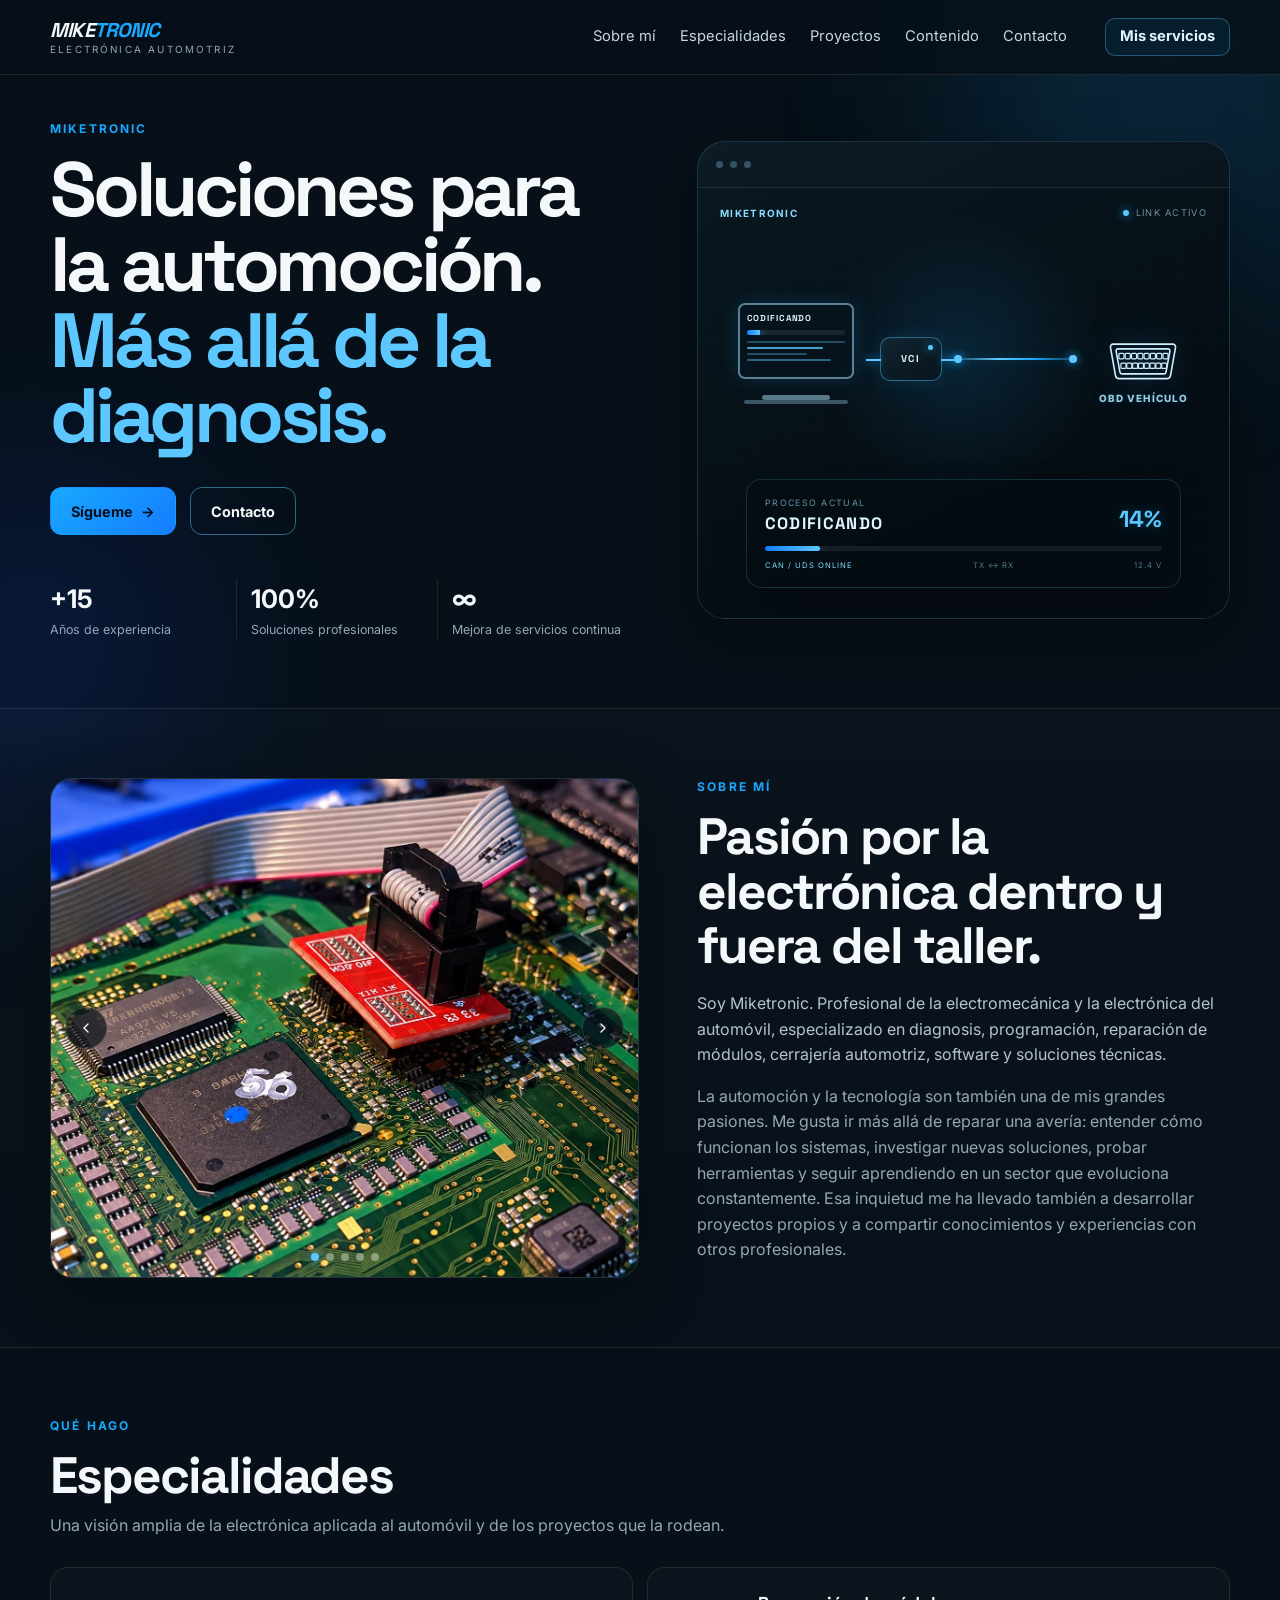
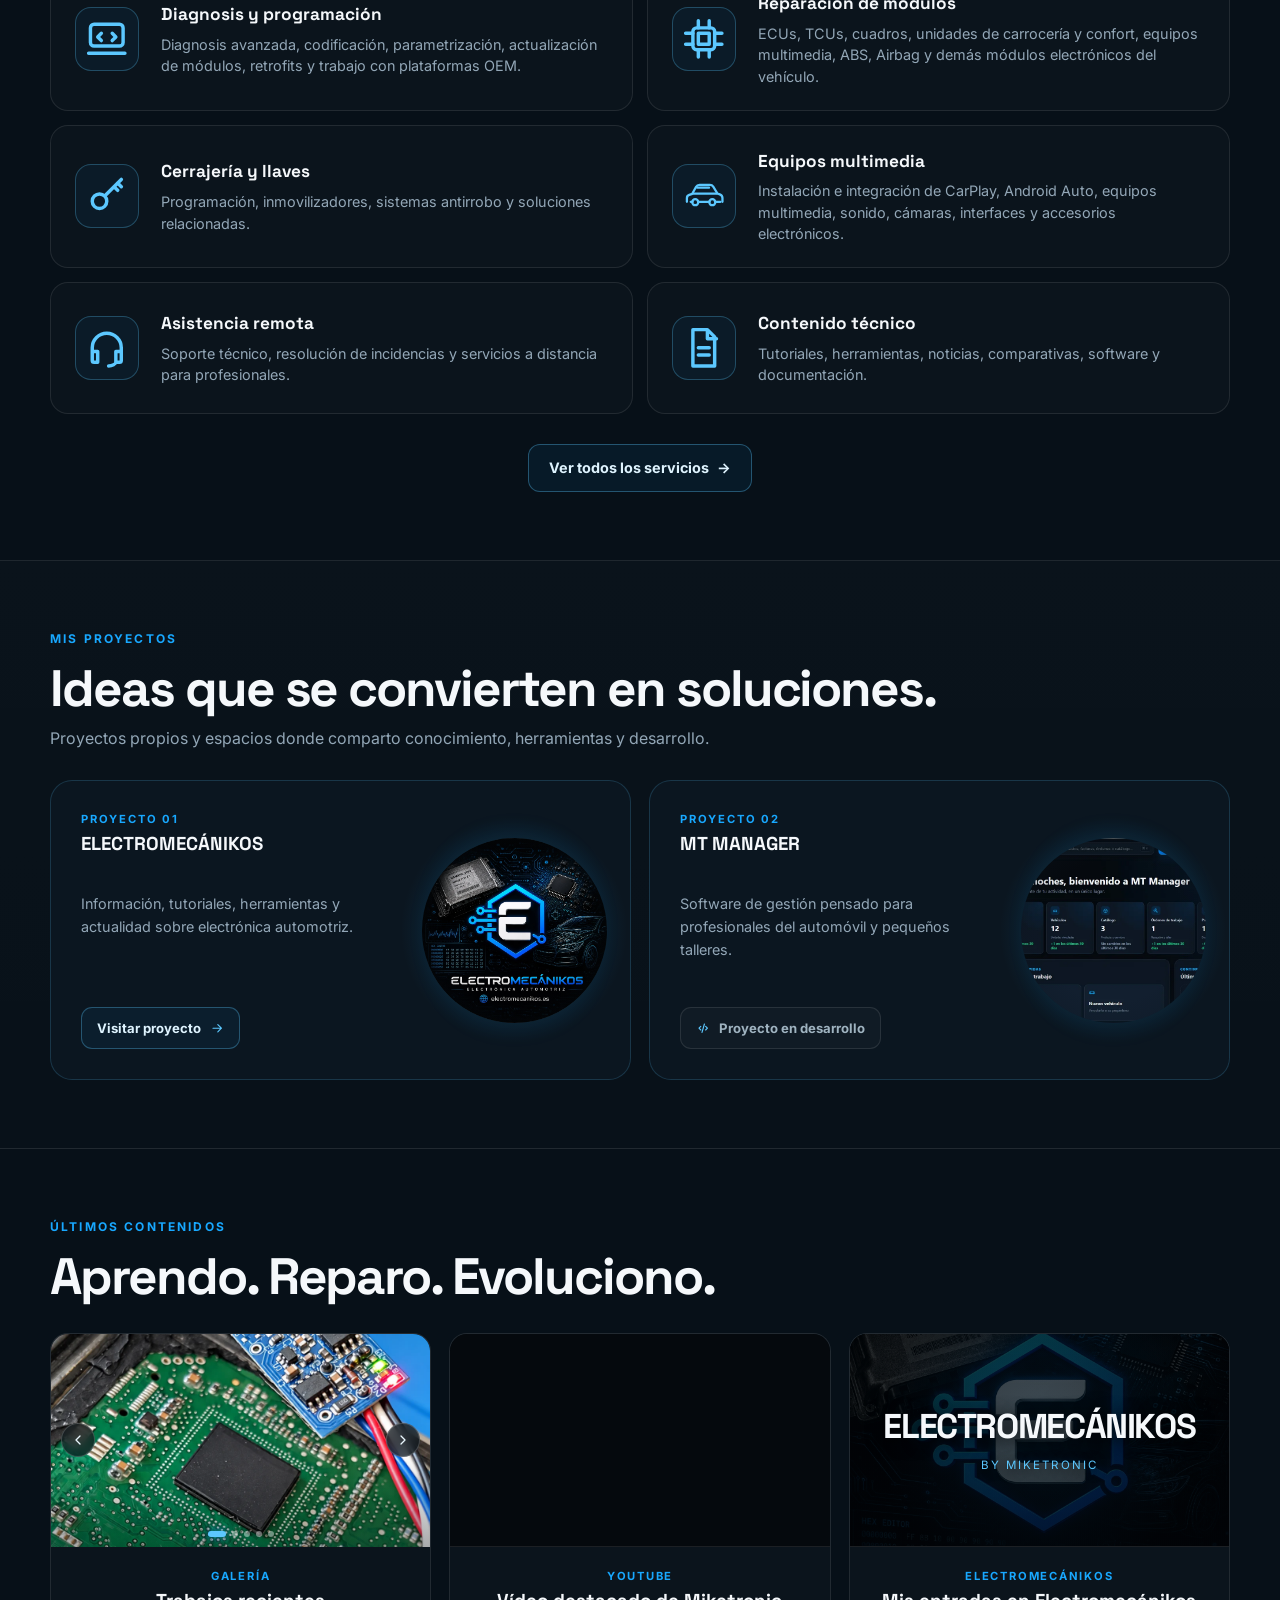
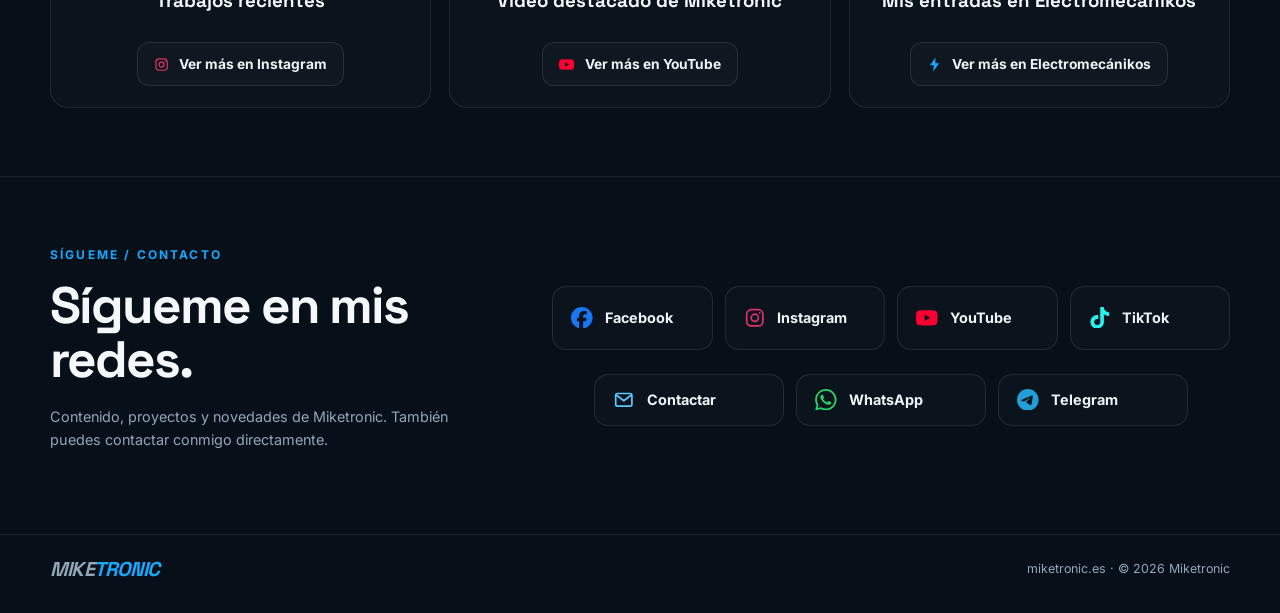
==== commit 1c3dc015: "Declare 192x192 favicon for Google Search" ====
--- a/index.html
+++ b/index.html
@@ -2,7 +2,7 @@
 <html lang="es"><head>
 <meta charset="UTF-8"><meta name="viewport" content="width=device-width,initial-scale=1.0"><title>Miketronic - Soluciones para electrónica automotriz</title>
 <meta name="description" content="Miketronic: soluciones de electrónica automotriz, diagnosis, programación, reparación de módulos, cerrajería y tecnología aplicada al automóvil."><meta name="robots" content="index, follow, max-image-preview:large"><meta name="theme-color" content="#07111a">
-<link rel="icon" href="/assets/favicon/favicon.ico" sizes="any"><link rel="icon" type="image/png" sizes="32x32" href="/assets/favicon/favicon-32x32.png"><link rel="icon" type="image/png" sizes="16x16" href="/assets/favicon/favicon-16x16.png"><link rel="apple-touch-icon" sizes="180x180" href="/assets/favicon/apple-touch-icon.png"><link rel="manifest" href="/site.webmanifest"><meta name="apple-mobile-web-app-title" content="Miketronic"><meta name="application-name" content="Miketronic"><link rel="canonical" href="https://miketronic.es/">
+<link rel="icon" href="/assets/favicon/favicon.ico" sizes="any"><link rel="icon" type="image/png" sizes="192x192" href="/assets/favicon/android-chrome-192x192.png"><link rel="icon" type="image/png" sizes="32x32" href="/assets/favicon/favicon-32x32.png"><link rel="icon" type="image/png" sizes="16x16" href="/assets/favicon/favicon-16x16.png"><link rel="apple-touch-icon" sizes="180x180" href="/assets/favicon/apple-touch-icon.png"><link rel="manifest" href="/site.webmanifest"><meta name="apple-mobile-web-app-title" content="Miketronic"><meta name="application-name" content="Miketronic"><link rel="canonical" href="https://miketronic.es/">
 <meta property="og:title" content="Miketronic - Soluciones para electrónica automotriz"><meta property="og:description" content="Soluciones de electrónica automotriz, diagnosis, programación, reparación de módulos, cerrajería y proyectos técnicos para profesionales del automóvil."><meta property="og:type" content="website"><meta property="og:url" content="https://miketronic.es/"><meta property="og:site_name" content="Miketronic"><meta property="og:locale" content="es_ES"><meta property="og:image" content="https://miketronic.es/assets/about/miketronic-social.jpg"><meta property="og:image:type" content="image/jpeg"><meta property="og:image:width" content="1200"><meta property="og:image:height" content="630"><meta property="og:image:alt" content="Miketronic - Soluciones para electrónica automotriz"><meta name="twitter:card" content="summary_large_image"><meta name="twitter:title" content="Miketronic - Soluciones para electrónica automotriz"><meta name="twitter:description" content="Soluciones de electrónica automotriz, diagnosis, programación, reparación de módulos, cerrajería y proyectos técnicos para profesionales del automóvil."><meta name="twitter:image" content="https://miketronic.es/assets/about/miketronic-social.jpg"><meta name="twitter:image:alt" content="Miketronic - Soluciones para electrónica automotriz">
 <script type="application/ld+json">{"@context":"https://schema.org","@graph":[{"@type":"WebSite","@id":"https://miketronic.es/#website","url":"https://miketronic.es/","name":"Miketronic","description":"Soluciones para electrónica automotriz: diagnosis, programación, reparación de módulos, cerrajería y tecnología aplicada al automóvil.","inLanguage":"es"},{"@type":"Person","@id":"https://miketronic.es/#miketronic","name":"Miketronic","url":"https://miketronic.es/","image":"https://miketronic.es/assets/about/miketronic-social.jpg","description":"Profesional de la electromecánica y la electrónica del automóvil especializado en diagnosis, programación, reparación de módulos, cerrajería automotriz, software y soluciones técnicas.","knowsAbout":["Electrónica automotriz","Diagnosis de vehículos","Programación y codificación de módulos","Reparación de ECUs y TCUs","Cerrajería automotriz","Asistencia técnica remota"],"sameAs":["https://www.instagram.com/miketronic.es/","https://www.youtube.com/@miketronic_","https://www.tiktok.com/@miketronic.es","https://www.facebook.com/miketronic.es/","https://www.electromecanikos.es/"]}]}</script>
 <link rel="preconnect" href="https://fonts.googleapis.com"><link rel="preconnect" href="https://fonts.gstatic.com" crossorigin><link rel="preload" as="style" href="https://fonts.googleapis.com/css2?family=Inter:wght@400;500;600;700;800&family=Space+Grotesk:wght@500;600;700&display=optional" onload="this.onload=null;this.rel='stylesheet'"><noscript><link rel="stylesheet" href="https://fonts.googleapis.com/css2?family=Inter:wght@400;500;600;700;800&family=Space+Grotesk:wght@500;600;700&display=optional"></noscript><link rel="stylesheet" href="styles.css">
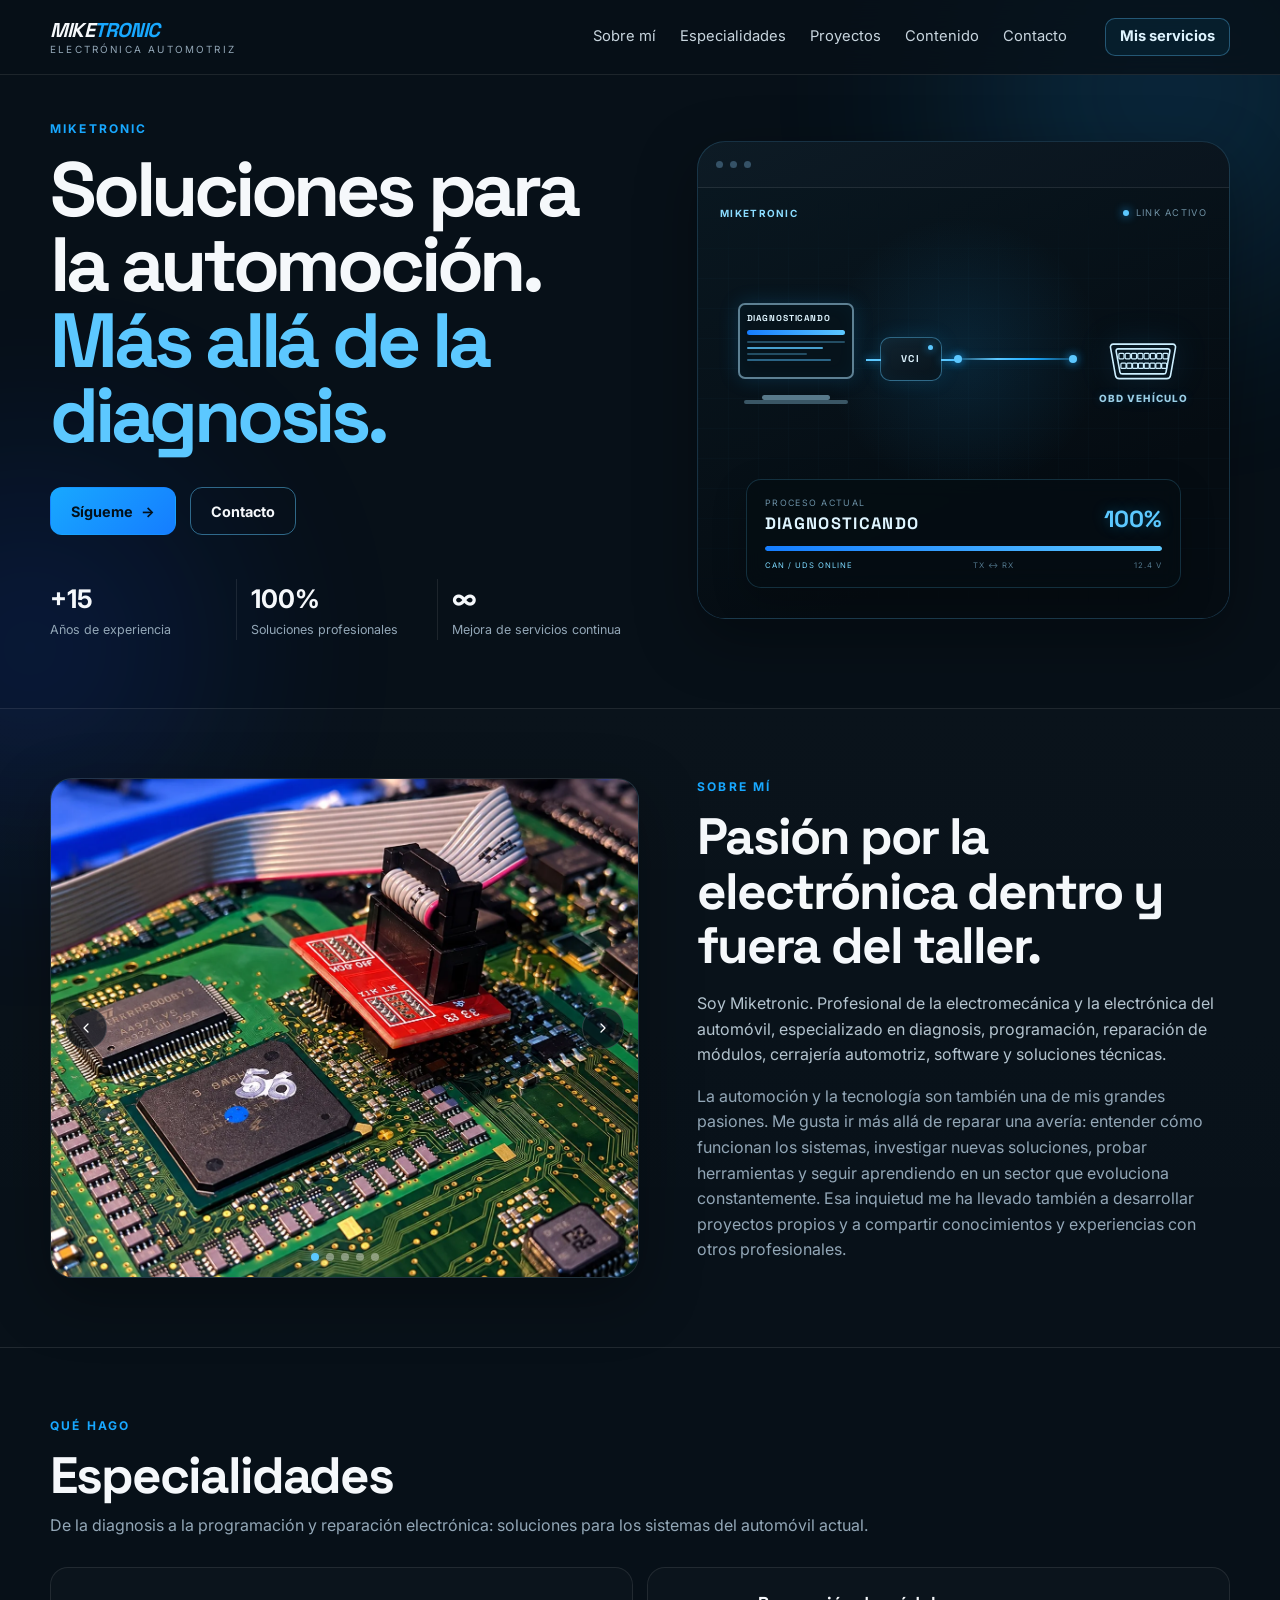
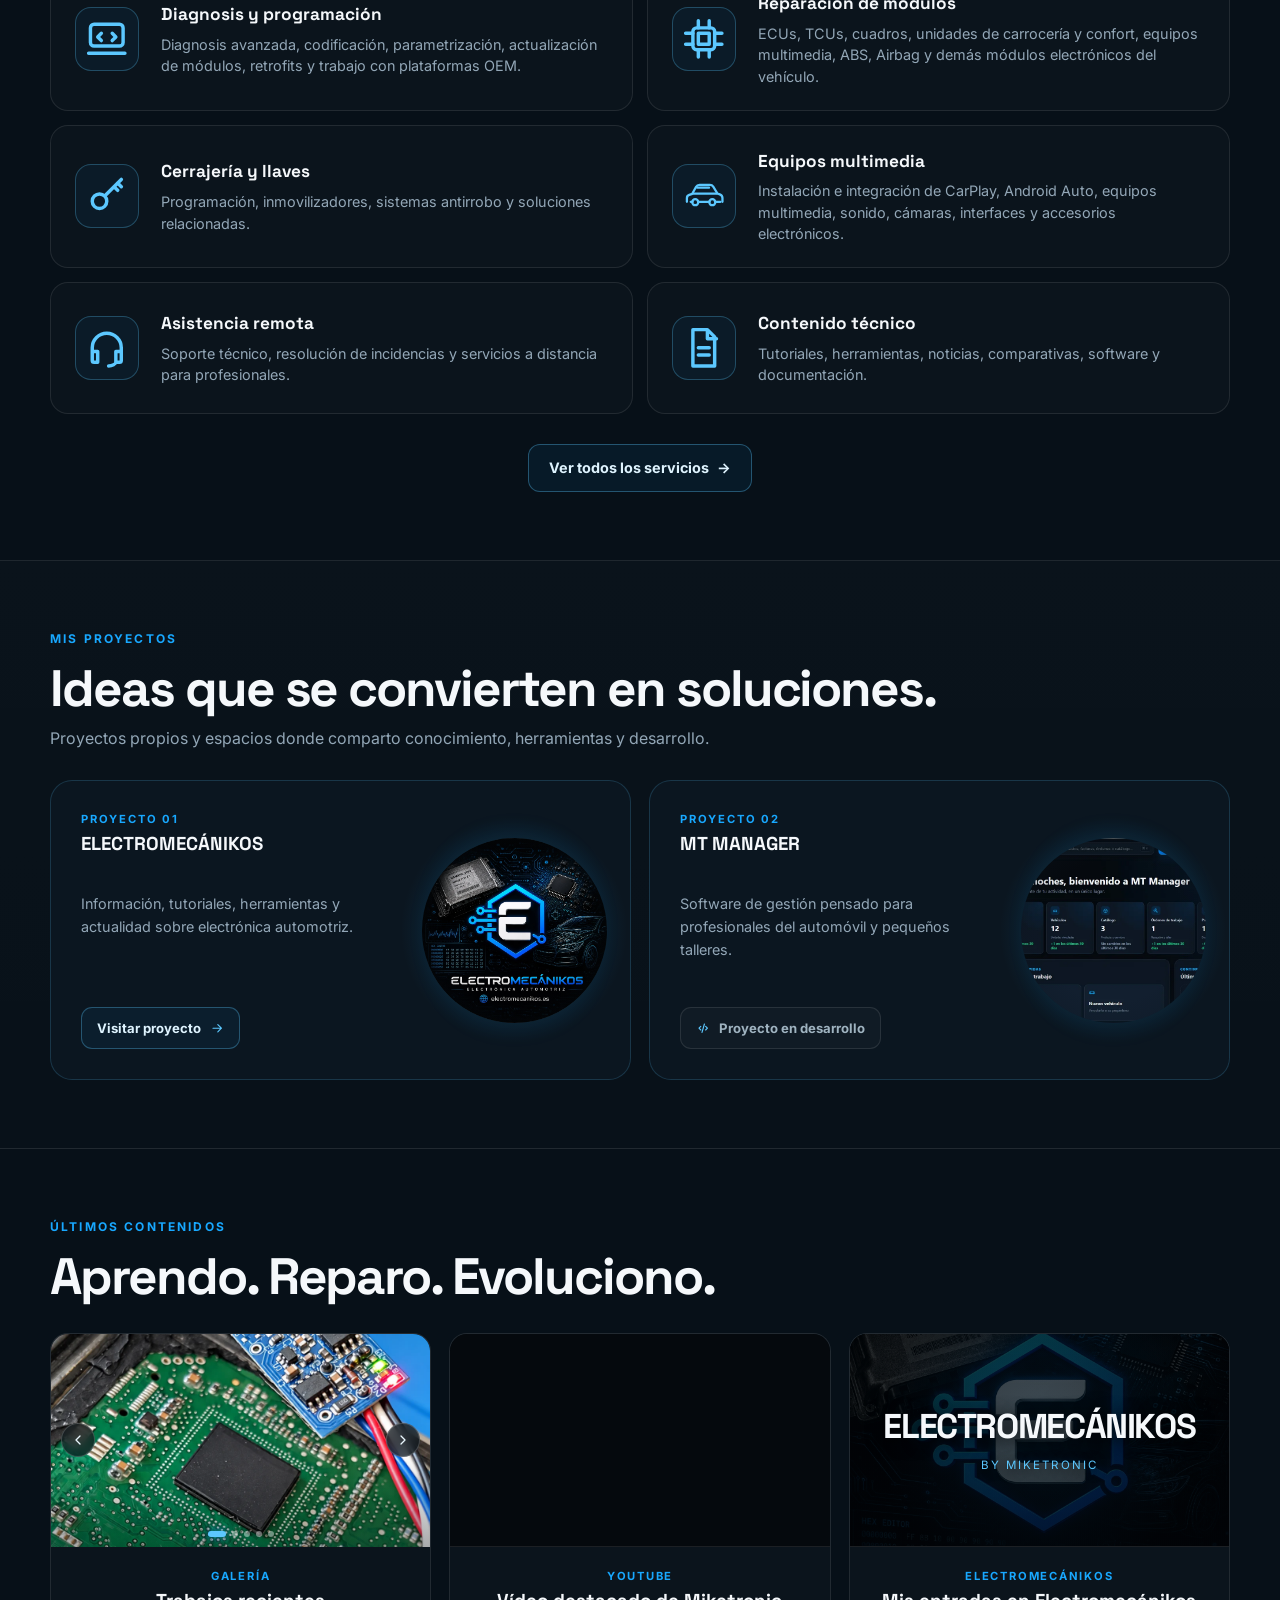
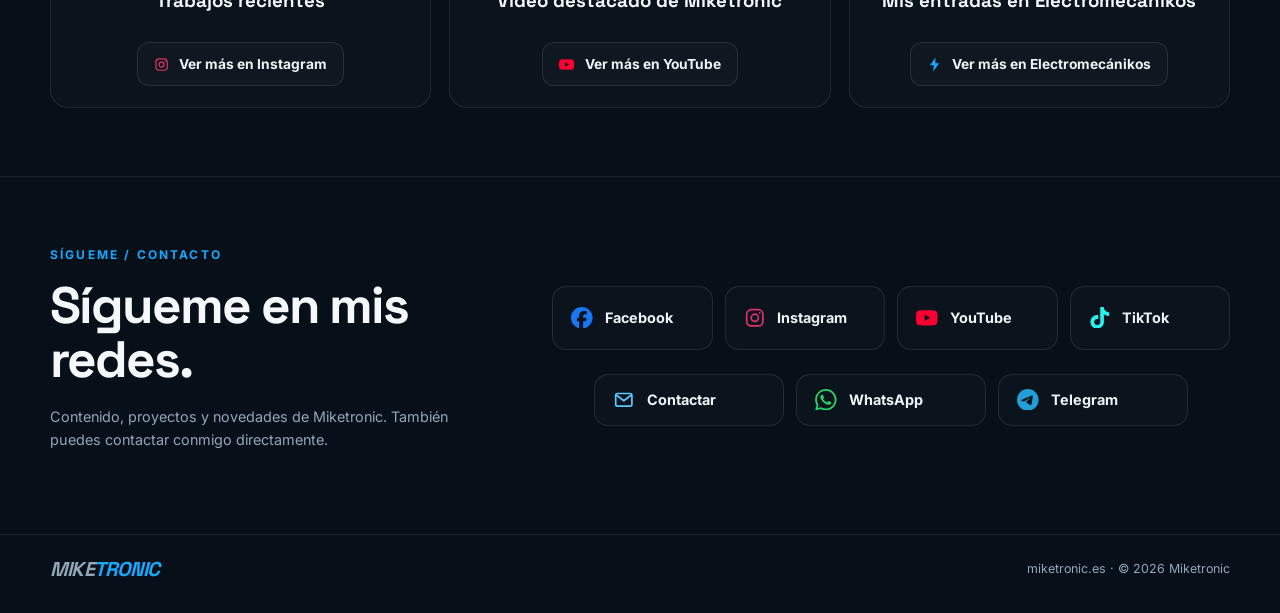
==== commit 57a5da4e: "Improve specialties section intro copy" ====
--- a/index.html
+++ b/index.html
@@ -11,7 +11,7 @@
 <header class="site-header" id="inicio"><div class="container nav-wrap"><a class="brand" href="/" aria-label="Recargar inicio de Miketronic"><span class="brand-main">MIKE<span>TRONIC</span></span><span class="brand-sub">electrónica automotriz</span></a><button class="menu-toggle" aria-label="Abrir menú" aria-expanded="false">☰</button><nav class="nav-links"><a href="#sobre-mi">Sobre mí</a><a href="#especialidades">Especialidades</a><a href="#proyectos">Proyectos</a><a href="#contenido">Contenido</a><a href="#contacto">Contacto</a><a class="nav-services" href="/servicios/">Mis servicios</a></nav></div></header><main>
 <section class="hero section-pad"><div class="container hero-grid"><div class="hero-copy"><div class="eyebrow">MIKETRONIC</div><h1>Soluciones para la automoción.<br><span>Más allá de la diagnosis.</span></h1><div class="hero-actions"><a class="btn btn-primary" href="#contacto">Sígueme <span>→</span></a><a class="btn btn-ghost" href="#contacto">Contacto</a></div><div class="hero-stats"><div><strong>+15</strong><span>Años de experiencia</span></div><div><strong>100%</strong><span>Soluciones profesionales</span></div><div><strong>∞</strong><span>Mejora de servicios continua</span></div></div></div><div class="hero-visual"><div class="visual-card"><div class="visual-topline"><span></span><span></span><span></span></div><div class="tech-visual"></div></div></div></div></section>
 <section class="section-pad section-dark"><div class="container split-grid" id="sobre-mi"><div class="about-carousel reveal" aria-label="Galería sobre Miketronic"><div class="carousel-track"><div class="carousel-slide active"><img src="assets/about/foto-1.webp" alt="Electrónica automotriz y reparación de módulos - Miketronic" width="1254" height="1254" loading="lazy" decoding="async"></div><div class="carousel-slide"><img src="assets/about/foto-2.webp" alt="Programación y diagnosis de módulos de automóvil - Miketronic" width="1254" height="1254" loading="lazy" decoding="async" fetchpriority="low"></div><div class="carousel-slide"><img src="assets/about/foto-3.webp" alt="Programación electrónica de centralitas - Miketronic" width="1254" height="1254" loading="lazy" decoding="async" fetchpriority="low"></div><div class="carousel-slide"><img src="assets/about/foto-4.webp" alt="Cerrajería automotriz y programación de llaves - Miketronic" width="1254" height="1254" loading="lazy" decoding="async" fetchpriority="low"></div><div class="carousel-slide"><img src="assets/about/foto-5.webp" alt="Reparación electrónica de sistemas del automóvil - Miketronic" width="1254" height="1254" loading="lazy" decoding="async" fetchpriority="low"></div><div class="carousel-empty"><i class="fa-regular fa-images"></i><strong>Añade tus fotos</strong><span>assets/about/foto-1.webp · foto-2.webp · ...</span></div></div><button class="carousel-arrow carousel-prev" type="button" aria-label="Foto anterior"><i class="fa-solid fa-chevron-left"></i></button><button class="carousel-arrow carousel-next" type="button" aria-label="Foto siguiente"><i class="fa-solid fa-chevron-right"></i></button><div class="carousel-dots"></div></div><div class="about-copy reveal delay-1"><div class="eyebrow">SOBRE MÍ</div><h2>Pasión por la electrónica dentro y fuera del taller.</h2><p>Soy Miketronic. Profesional de la electromecánica y la electrónica del automóvil, especializado en diagnosis, programación, reparación de módulos, cerrajería automotriz, software y soluciones técnicas.</p><p class="muted">La automoción y la tecnología son también una de mis grandes pasiones. Me gusta ir más allá de reparar una avería: entender cómo funcionan los sistemas, investigar nuevas soluciones, probar herramientas y seguir aprendiendo en un sector que evoluciona constantemente. Esa inquietud me ha llevado también a desarrollar proyectos propios y a compartir conocimientos y experiencias con otros profesionales.</p></div></div></section>
-<section class="section-pad"><div class="container" id="especialidades"><div class="section-heading reveal"><div><div class="eyebrow">QUÉ HAGO</div><h2>Especialidades</h2><p>Una visión amplia de la electrónica aplicada al automóvil y de los proyectos que la rodean.</p></div></div><div class="cards-grid services-grid"><article class="card service-card reveal"><div class="icon"><i class="fa-solid fa-laptop-code"></i></div><div class="service-copy"><h3>Diagnosis y programación</h3><p>Diagnosis avanzada, codificación, parametrización, actualización de módulos, retrofits y trabajo con plataformas OEM.</p></div></article><article class="card service-card reveal delay-1"><div class="icon"><i class="fa-solid fa-microchip"></i></div><div class="service-copy"><h3>Reparación de módulos</h3><p>ECUs, TCUs, cuadros, unidades de carrocería y confort, equipos multimedia, ABS, Airbag y demás módulos electrónicos del vehículo.</p></div></article><article class="card service-card reveal delay-2"><div class="icon"><i class="fa-solid fa-key"></i></div><div class="service-copy"><h3>Cerrajería y llaves</h3><p>Programación, inmovilizadores, sistemas antirrobo y soluciones relacionadas.</p></div></article><article class="card service-card reveal"><div class="icon"><i class="fa-solid fa-car-side"></i></div><div class="service-copy"><h3>Equipos multimedia</h3><p>Instalación e integración de CarPlay, Android Auto, equipos multimedia, sonido, cámaras, interfaces y accesorios electrónicos.</p></div></article><article class="card service-card reveal delay-1"><div class="icon"><i class="fa-solid fa-headset"></i></div><div class="service-copy"><h3>Asistencia remota</h3><p>Soporte técnico, resolución de incidencias y servicios a distancia para profesionales.</p></div></article><article class="card service-card reveal delay-2"><div class="icon"><i class="fa-solid fa-file-lines"></i></div><div class="service-copy"><h3>Contenido técnico</h3><p>Tutoriales, herramientas, noticias, comparativas, software y documentación.</p></div></article></div></div></section>
+<section class="section-pad"><div class="container" id="especialidades"><div class="section-heading reveal"><div><div class="eyebrow">QUÉ HAGO</div><h2>Especialidades</h2><p>De la diagnosis a la programación y reparación electrónica: soluciones para los sistemas del automóvil actual.</p></div></div><div class="cards-grid services-grid"><article class="card service-card reveal"><div class="icon"><i class="fa-solid fa-laptop-code"></i></div><div class="service-copy"><h3>Diagnosis y programación</h3><p>Diagnosis avanzada, codificación, parametrización, actualización de módulos, retrofits y trabajo con plataformas OEM.</p></div></article><article class="card service-card reveal delay-1"><div class="icon"><i class="fa-solid fa-microchip"></i></div><div class="service-copy"><h3>Reparación de módulos</h3><p>ECUs, TCUs, cuadros, unidades de carrocería y confort, equipos multimedia, ABS, Airbag y demás módulos electrónicos del vehículo.</p></div></article><article class="card service-card reveal delay-2"><div class="icon"><i class="fa-solid fa-key"></i></div><div class="service-copy"><h3>Cerrajería y llaves</h3><p>Programación, inmovilizadores, sistemas antirrobo y soluciones relacionadas.</p></div></article><article class="card service-card reveal"><div class="icon"><i class="fa-solid fa-car-side"></i></div><div class="service-copy"><h3>Equipos multimedia</h3><p>Instalación e integración de CarPlay, Android Auto, equipos multimedia, sonido, cámaras, interfaces y accesorios electrónicos.</p></div></article><article class="card service-card reveal delay-1"><div class="icon"><i class="fa-solid fa-headset"></i></div><div class="service-copy"><h3>Asistencia remota</h3><p>Soporte técnico, resolución de incidencias y servicios a distancia para profesionales.</p></div></article><article class="card service-card reveal delay-2"><div class="icon"><i class="fa-solid fa-file-lines"></i></div><div class="service-copy"><h3>Contenido técnico</h3><p>Tutoriales, herramientas, noticias, comparativas, software y documentación.</p></div></article></div></div></section>
 <section class="section-pad section-dark"><div class="container" id="proyectos"><div class="section-heading reveal"><div><div class="eyebrow">MIS PROYECTOS</div><h2>Ideas que se convierten en soluciones.</h2><p>Proyectos propios y espacios donde comparto conocimiento, herramientas y desarrollo.</p></div></div><div class="projects-grid"><article class="project-card reveal"><div class="project-content"><div class="project-kicker">PROYECTO 01</div><h3>ELECTROMECÁNIKOS</h3><p>Información, tutoriales, herramientas y actualidad sobre electrónica automotriz.</p><a class="project-action" href="https://www.electromecanikos.es/" target="_blank" rel="noopener noreferrer">Visitar proyecto <i class="fa-solid fa-arrow-right"></i></a></div><div class="project-art project-art-one"><span>EM</span></div></article><article class="project-card reveal delay-1"><div class="project-content"><div class="project-kicker">PROYECTO 02</div><h3>MT MANAGER</h3><p>Software de gestión pensado para profesionales del automóvil y pequeños talleres.</p><span class="project-status"><i class="fa-solid fa-code"></i> Proyecto en desarrollo</span></div><div class="project-art project-art-two"><span>MT</span></div></article></div></div></section>
 <section class="section-pad"><div class="container" id="contenido"><div class="section-heading reveal"><div><div class="eyebrow">ÚLTIMOS CONTENIDOS</div><h2>Aprendo. Reparo. Evoluciono.</h2></div></div><div class="content-grid"><article class="content-card reveal"><div class="content-thumb">CARGANDO...</div></article><article class="content-card reveal delay-1"><div class="content-thumb">CARGANDO...</div></article><article class="content-card reveal delay-2"><div class="content-thumb">CARGANDO...</div></article></div></div></section>
 <section class="section-pad contact-section"><div class="container contact-wrap reveal" id="contacto"><div><div class="eyebrow">SÍGUEME / CONTACTO</div><h2>Sígueme en mis redes.</h2><p>Contenido, proyectos y novedades de Miketronic. También puedes contactar conmigo directamente.</p></div><div class="social-area"><div class="network-grid"><a class="social-card facebook" href="https://www.facebook.com/miketronic.es/" target="_blank" rel="noopener noreferrer"><i class="fa-brands fa-facebook-f"></i><strong>Facebook</strong></a><a class="social-card instagram" href="https://www.instagram.com/miketronic.es/" target="_blank" rel="noopener noreferrer"><i class="fa-brands fa-instagram"></i><strong>Instagram</strong></a><a class="social-card youtube" href="https://www.youtube.com/@miketronic_" target="_blank" rel="noopener noreferrer"><i class="fa-brands fa-youtube"></i><strong>YouTube</strong></a><a class="social-card tiktok" href="https://www.tiktok.com/@miketronic.es" target="_blank" rel="noopener noreferrer"><i class="fa-brands fa-tiktok"></i><strong>TikTok</strong></a></div><div class="contact-methods"><a class="social-card email-contact" href="mailto:miketronic.es@gmail.com"><i class="fa-solid fa-envelope"></i><strong>Contactar</strong></a><a class="social-card whatsapp" href="https://wa.me/34622486968" target="_blank" rel="noopener noreferrer"><i class="fa-brands fa-whatsapp"></i><strong>WhatsApp</strong></a><a class="social-card telegram" href="https://t.me/mike_miketronic" target="_blank" rel="noopener noreferrer"><i class="fa-brands fa-telegram"></i><strong>Telegram</strong></a></div></div></div></section></main>
